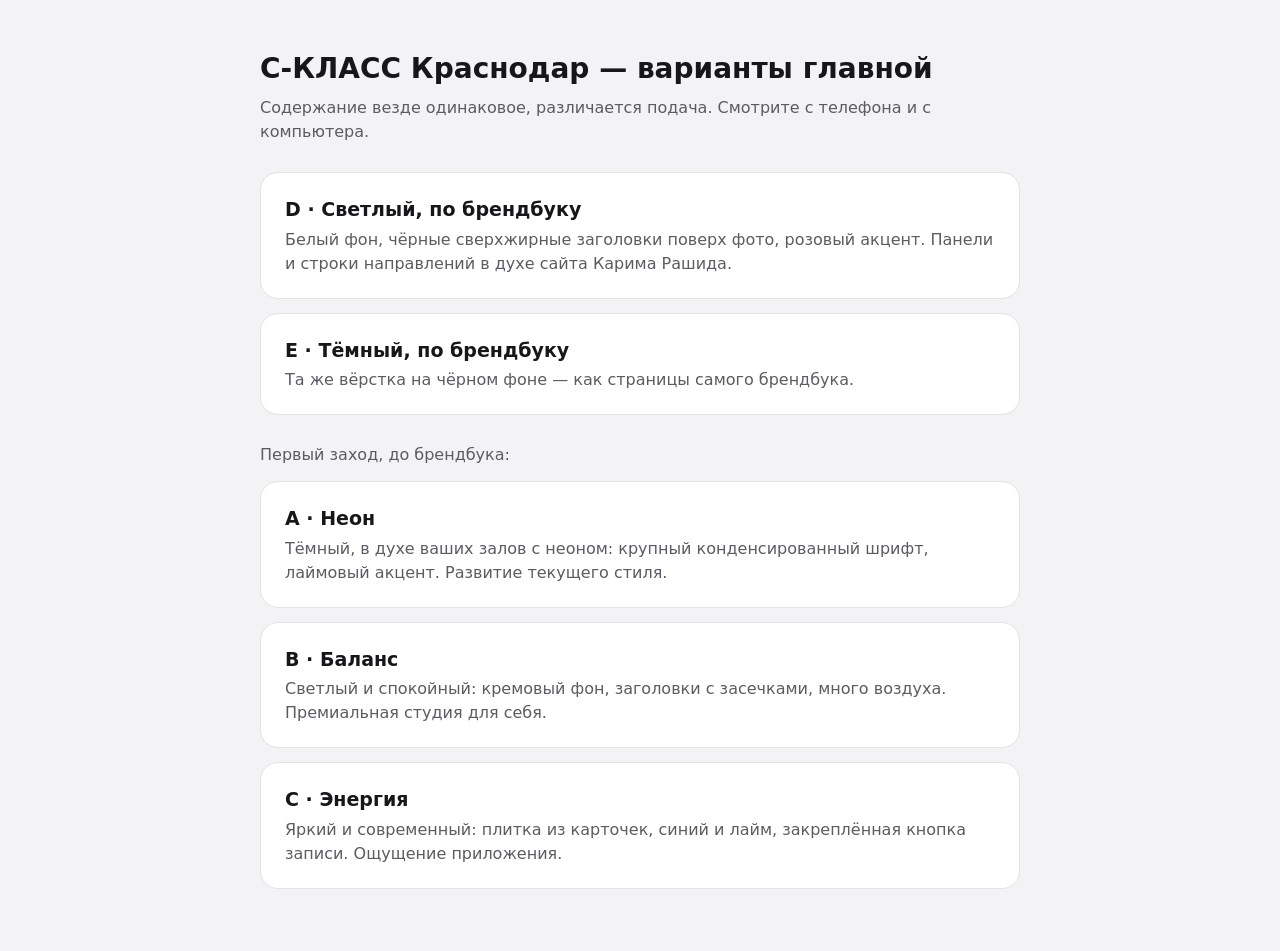
==== index.html @ 7b5b4746 "Add S-Class Krasnodar home page design variants Co-Authored-By: Claude Opus 5.5 <noreply@anthropic.c" ====
<!doctype html>
<html lang="ru">
<head>
<meta charset="utf-8">
<meta name="robots" content="noindex, nofollow">
<meta name="viewport" content="width=device-width, initial-scale=1">
<title>С-КЛАСС — варианты главной</title>
<style>
  body { margin: 0; font: 16px/1.5 system-ui, sans-serif; background: #f3f3f5; color: #17171a; }
  main { max-width: 760px; margin: 0 auto; padding: 48px 20px; }
  h1 { font-size: 28px; margin: 0 0 6px; }
  p.lead { color: #5b5b63; margin: 0 0 28px; }
  a.card { display: block; padding: 22px 24px; margin-bottom: 14px; border-radius: 18px; background: #fff; color: inherit; text-decoration: none; border: 1px solid #e2e2e7; }
  a.card:hover { border-color: #17171a; }
  a.card b { font-size: 19px; }
  a.card span { display: block; color: #5b5b63; margin-top: 4px; }
</style>
</head>
<body>
<main>
  <h1>С-КЛАСС Краснодар — варианты главной</h1>
  <p class="lead">Содержание везде одинаковое, различается подача. Смотрите с телефона и с компьютера.</p>
  <a class="card" href="d.html"><b>D · Светлый, по брендбуку</b><span>Белый фон, чёрные сверхжирные заголовки поверх фото, розовый акцент. Панели и строки направлений в духе сайта Карима Рашида.</span></a>
  <a class="card" href="d.html?t=dark"><b>E · Тёмный, по брендбуку</b><span>Та же вёрстка на чёрном фоне — как страницы самого брендбука.</span></a>
  <p class="lead" style="margin:28px 0 14px">Первый заход, до брендбука:</p>
  <a class="card" href="a.html"><b>A · Неон</b><span>Тёмный, в духе ваших залов с неоном: крупный конденсированный шрифт, лаймовый акцент. Развитие текущего стиля.</span></a>
  <a class="card" href="b.html"><b>B · Баланс</b><span>Светлый и спокойный: кремовый фон, заголовки с засечками, много воздуха. Премиальная студия для себя.</span></a>
  <a class="card" href="c.html"><b>C · Энергия</b><span>Яркий и современный: плитка из карточек, синий и лайм, закреплённая кнопка записи. Ощущение приложения.</span></a>
</main>
</body>
</html>
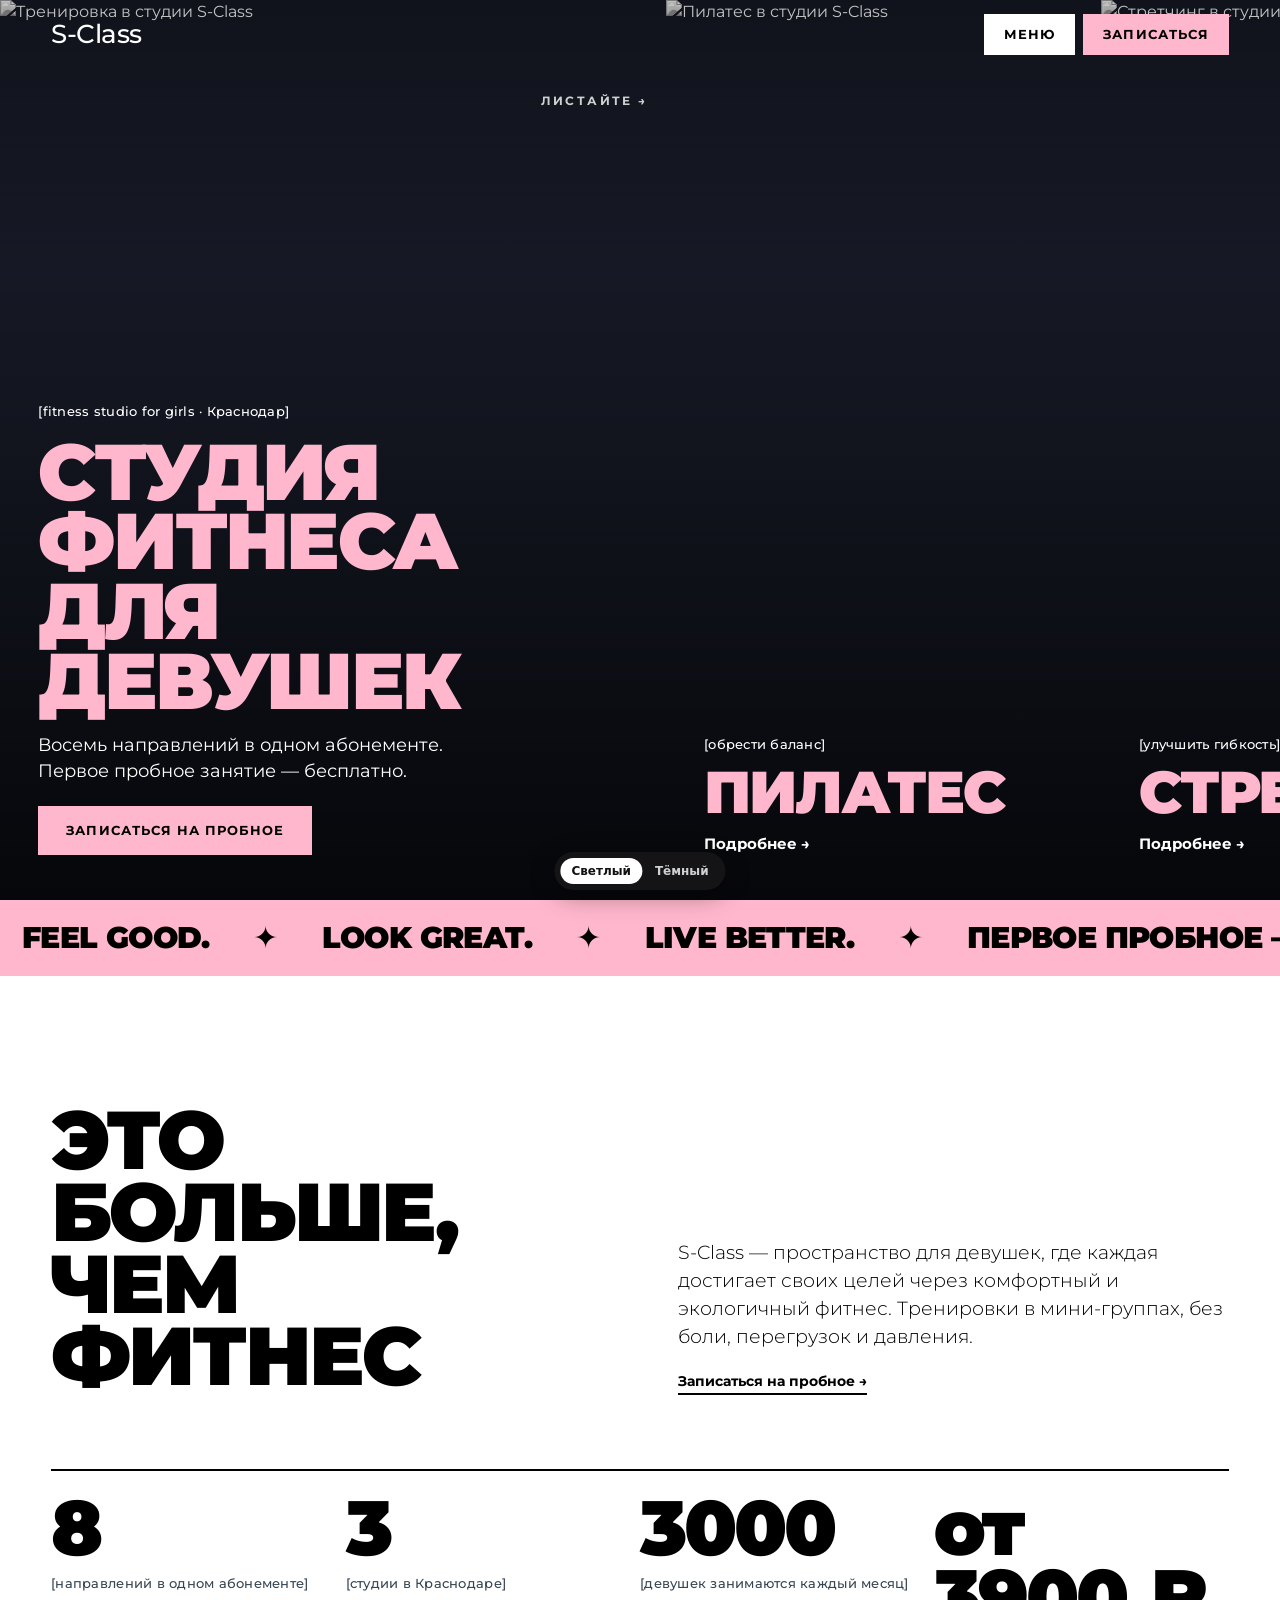
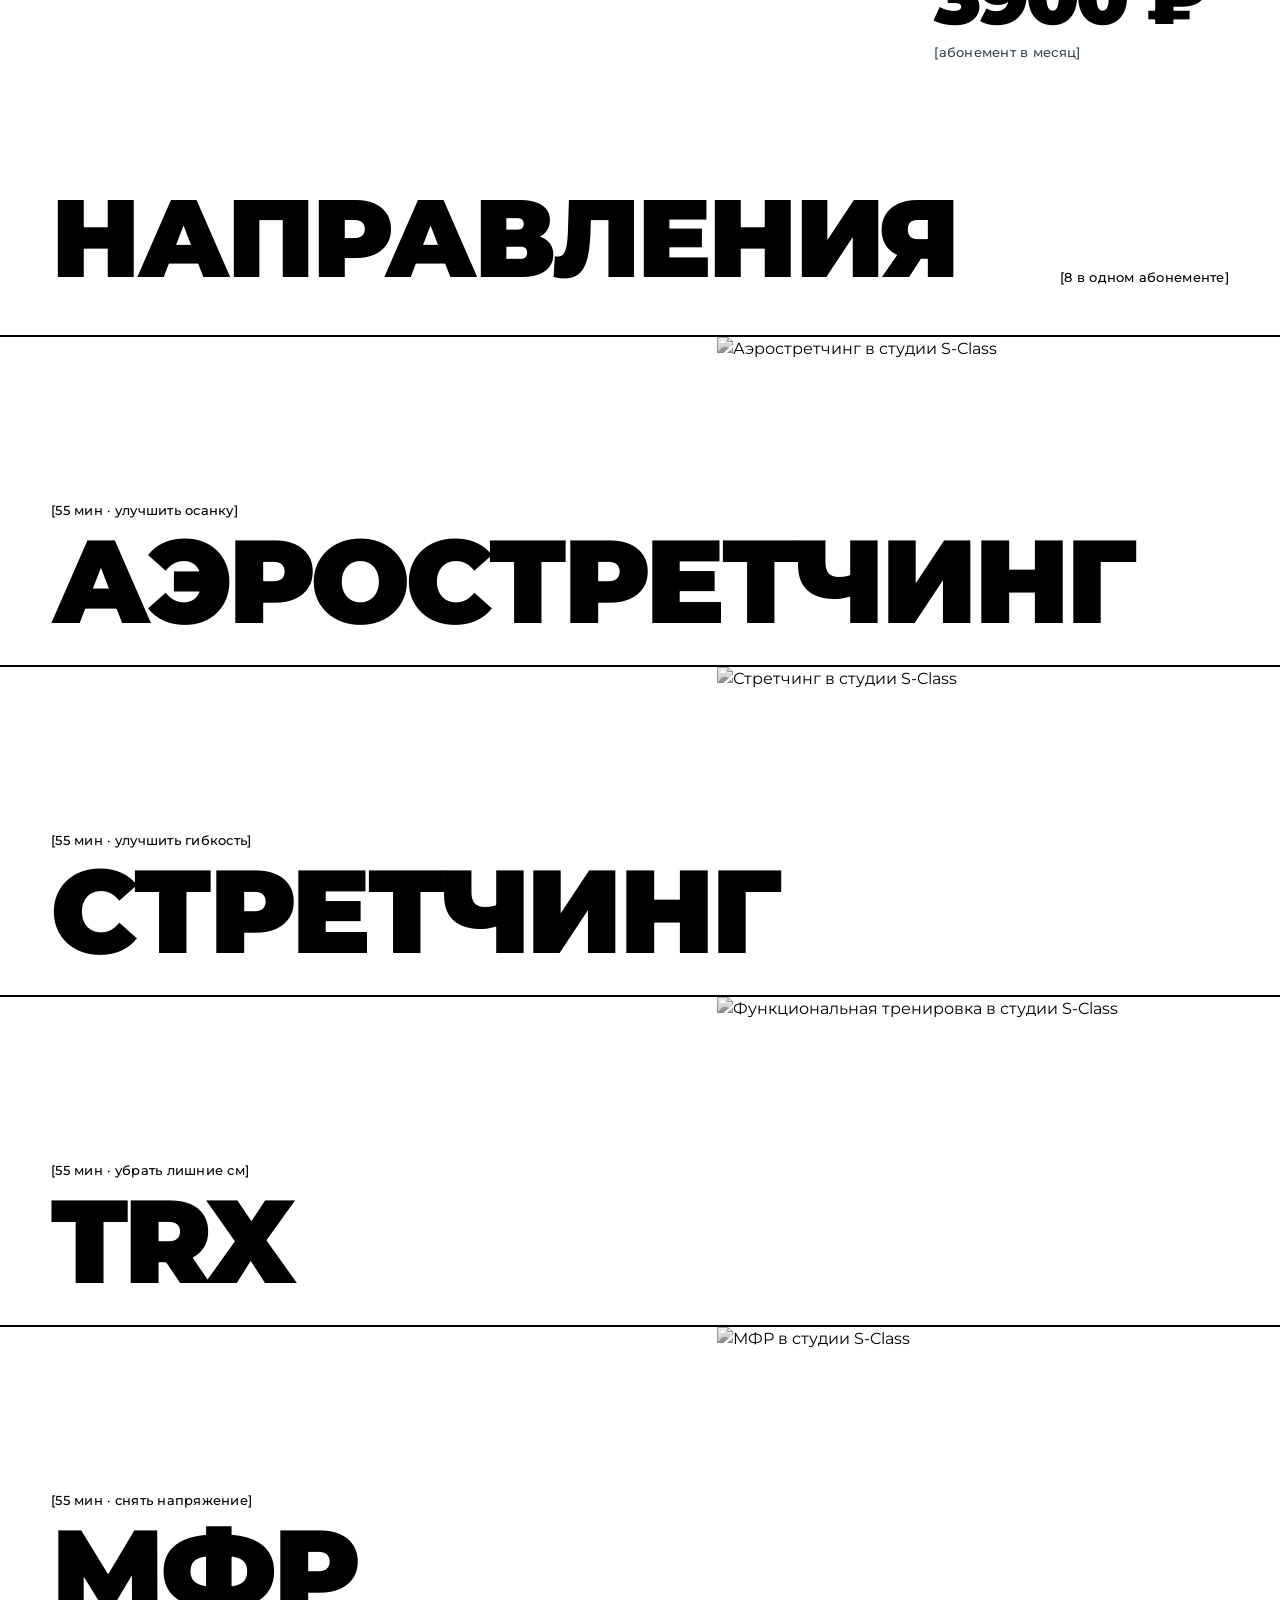
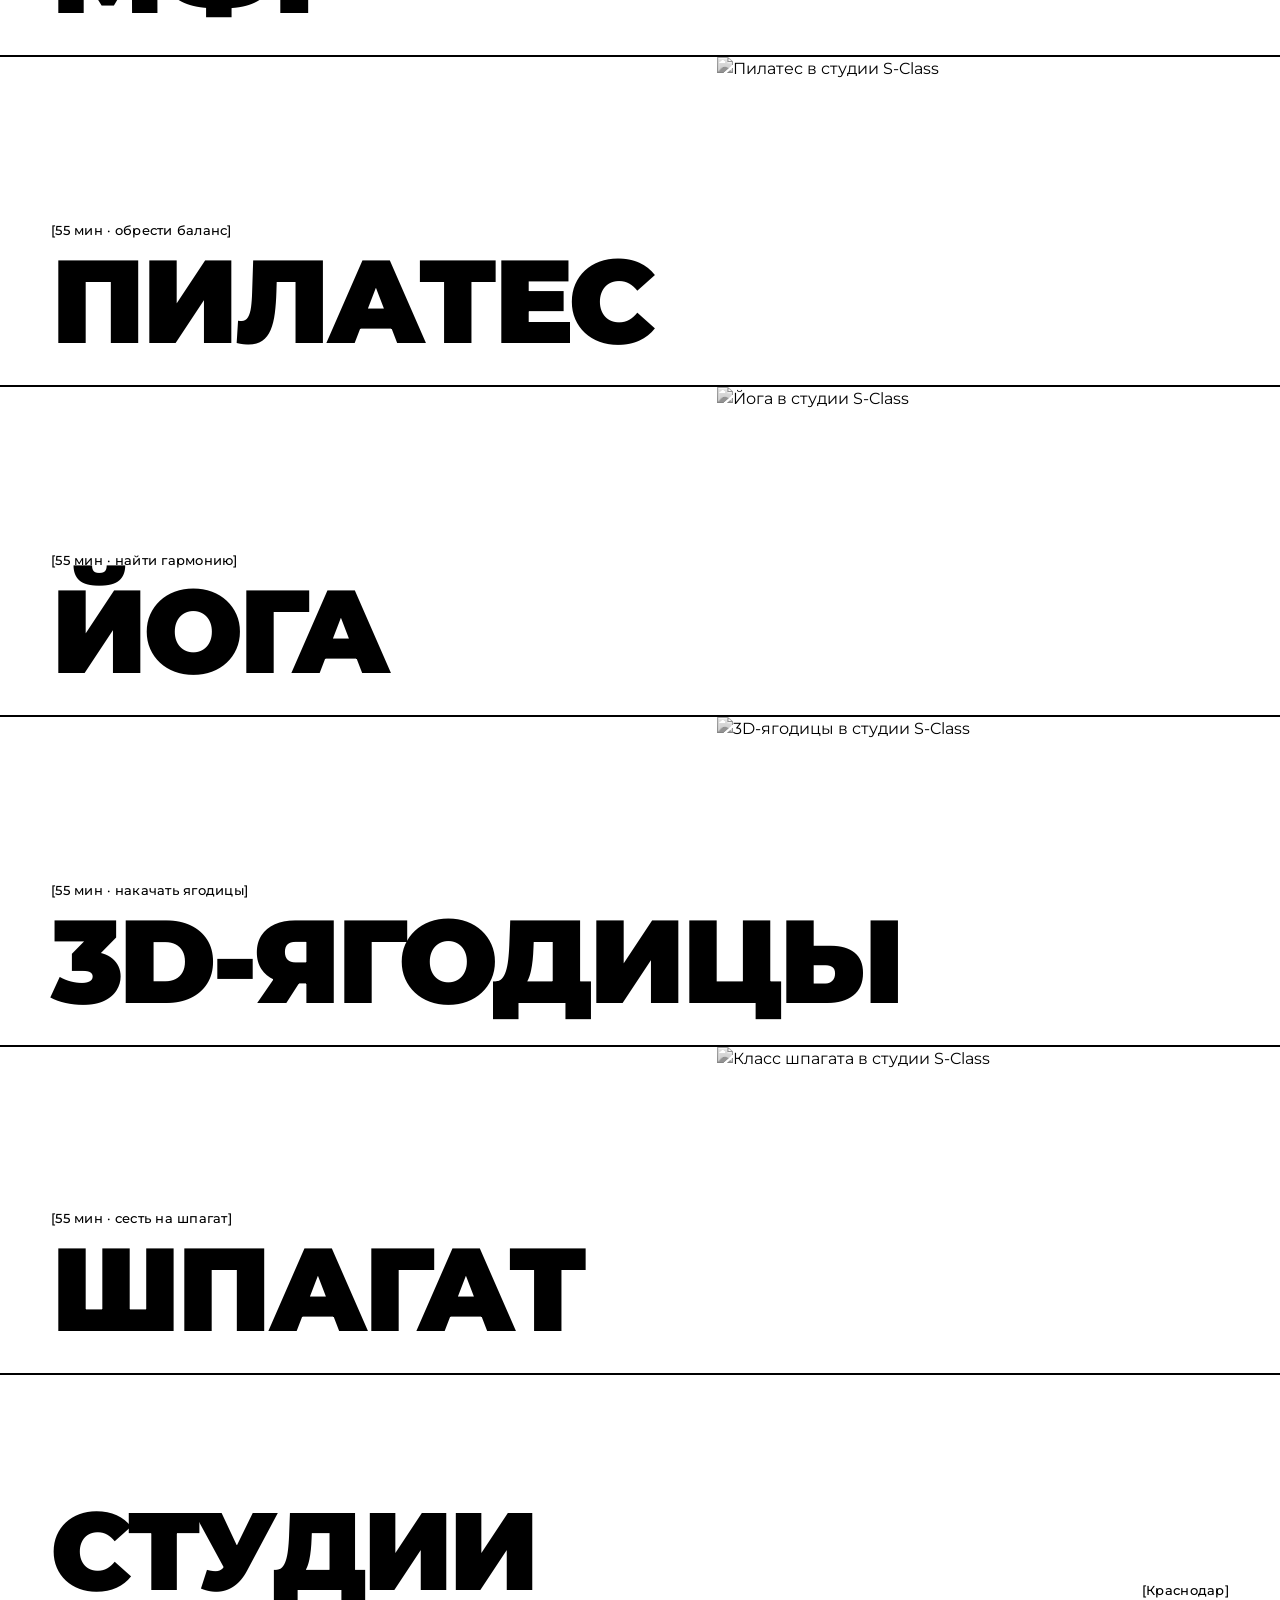
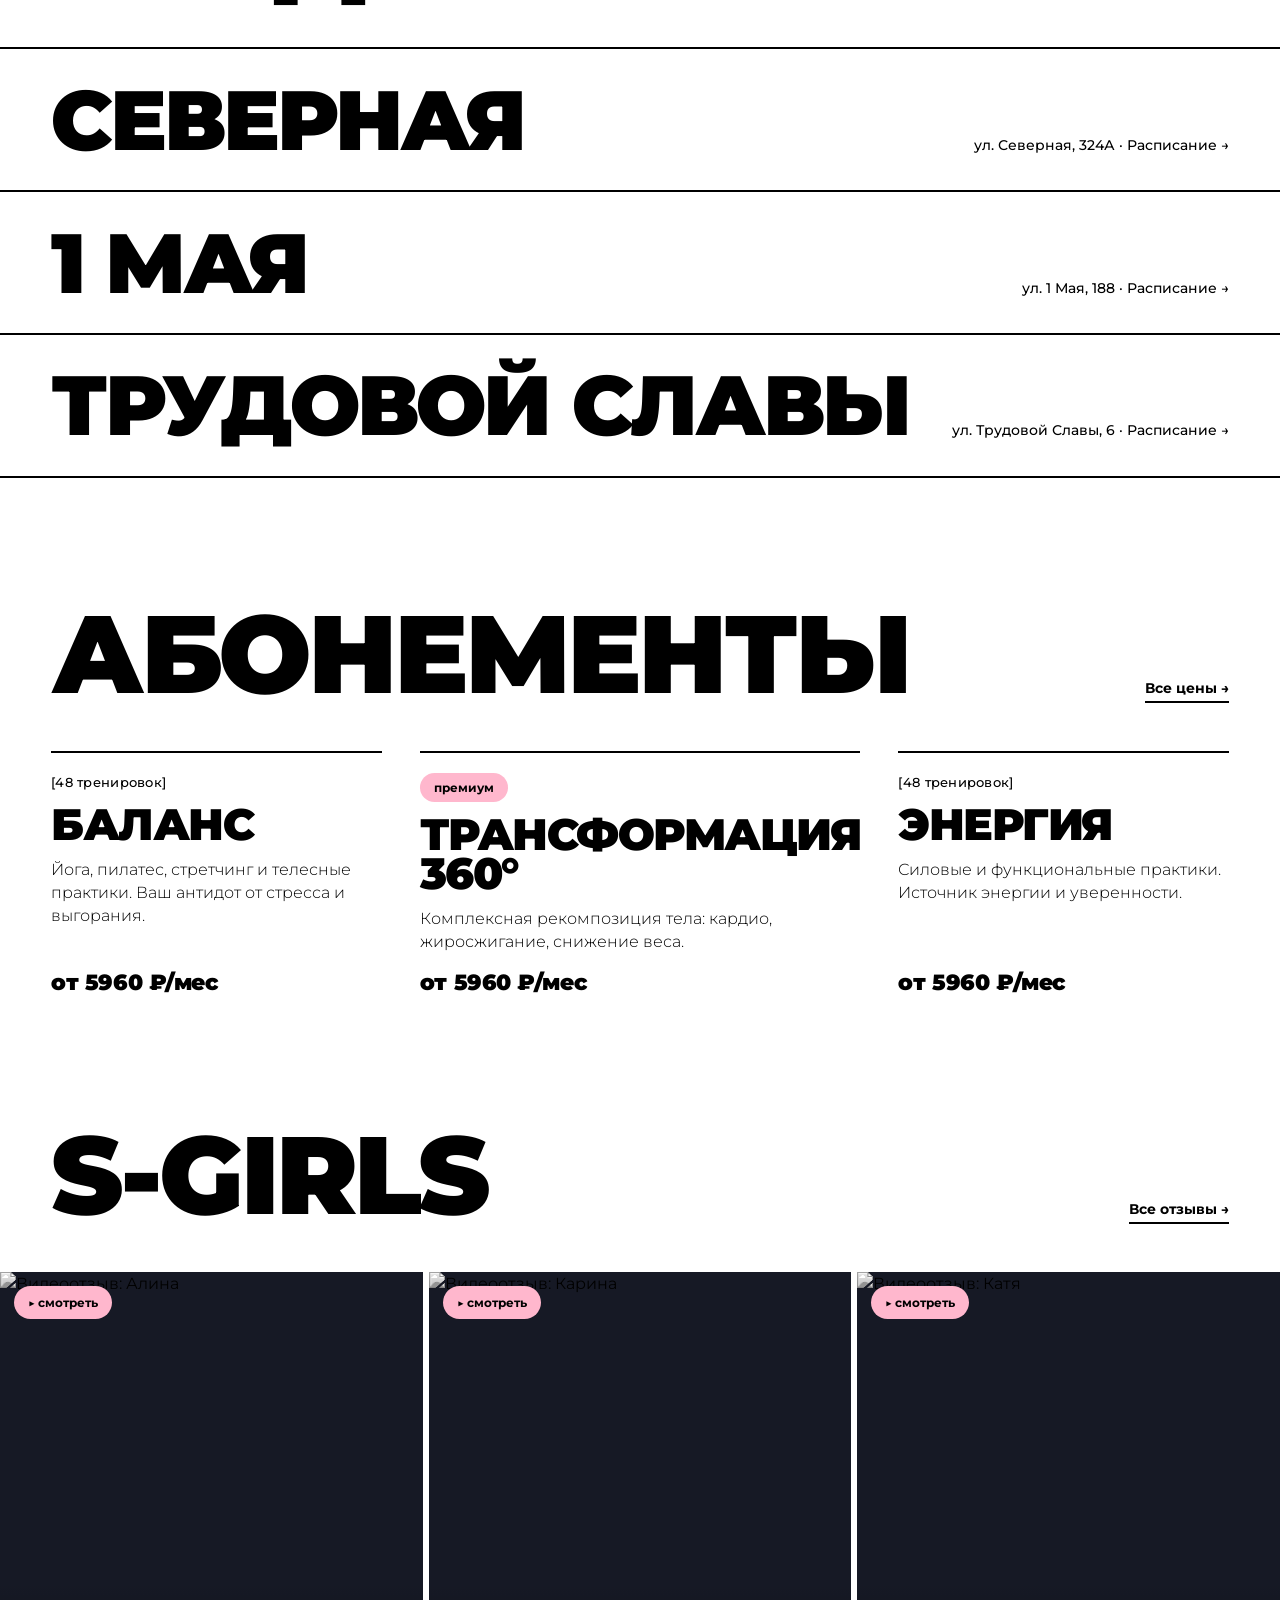
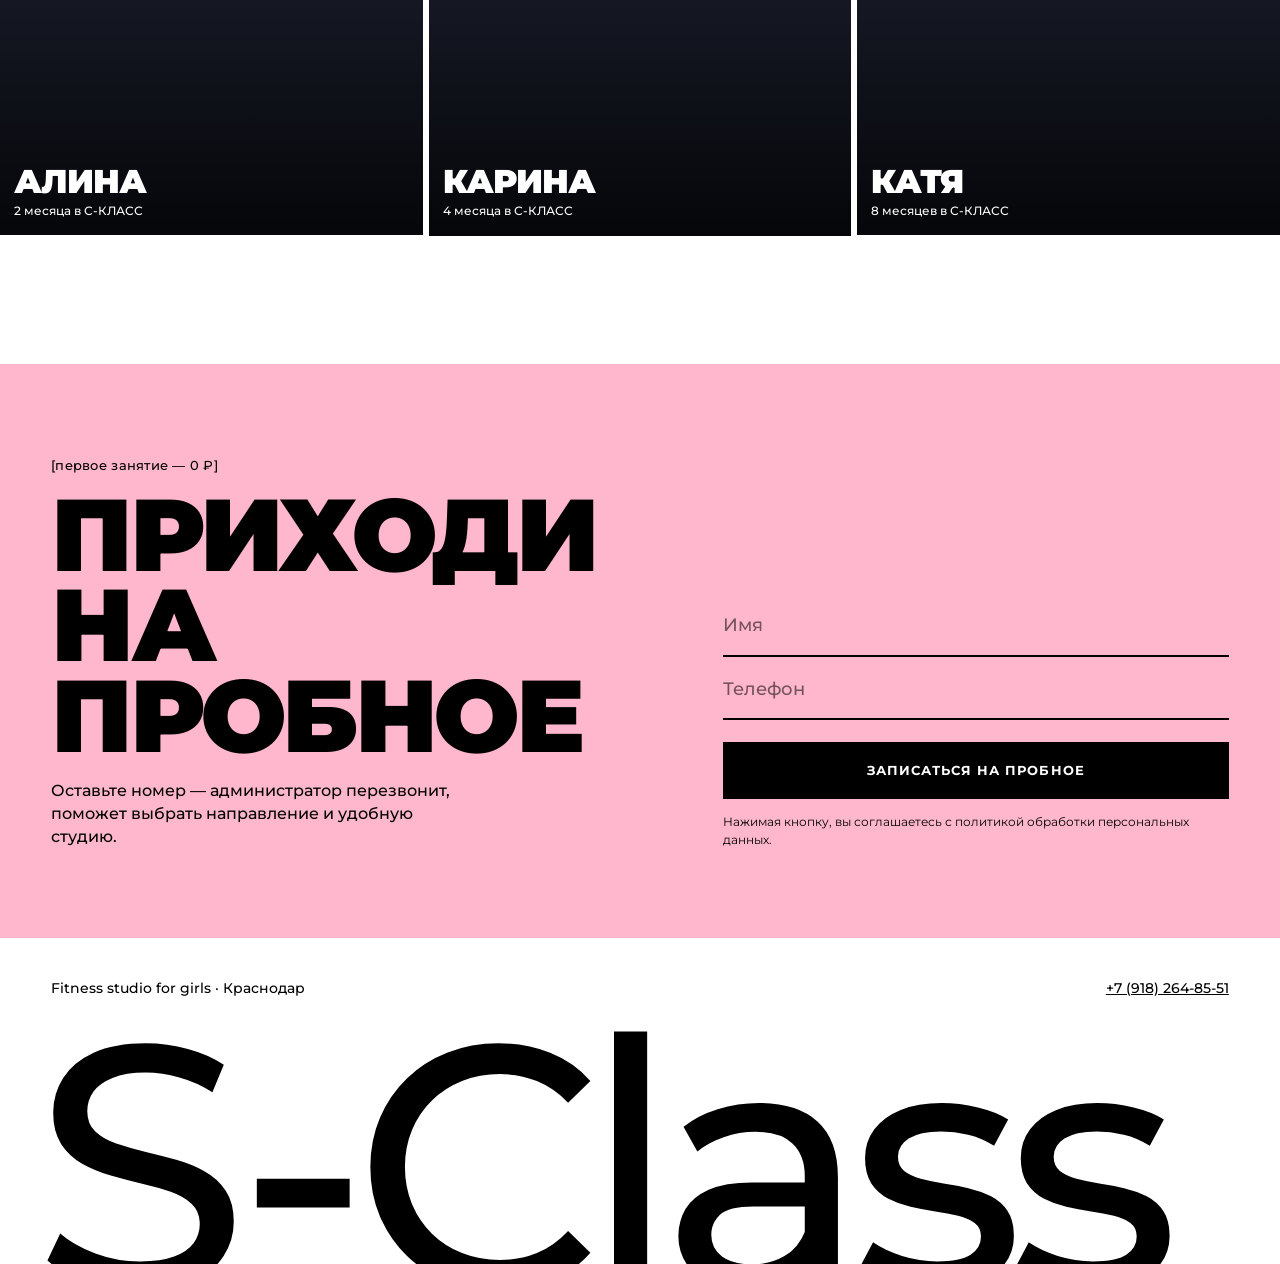
==== commit eb9289f8: "Remove variants A, B, C; make the brand-book design the home page Co-Authored-By: Claude Opus 5.5 <n" ====
--- a/index.html
+++ b/index.html
@@ -4,28 +4,258 @@
 <meta charset="utf-8">
 <meta name="robots" content="noindex, nofollow">
 <meta name="viewport" content="width=device-width, initial-scale=1">
-<title>С-КЛАСС — варианты главной</title>
+<title>S-Class — фитнес-студия для девушек в Краснодаре</title>
+<link rel="preconnect" href="https://fonts.googleapis.com">
+<link rel="preconnect" href="https://fonts.gstatic.com" crossorigin>
+<!-- Montserrat стоит вместо фирменного Muller: его нет в открытом доступе, нужны файлы шрифта -->
+<link href="https://fonts.googleapis.com/css2?family=Montserrat:ital,wght@0,300;0,400;0,500;0,700;0,900;1,400&display=swap" rel="stylesheet">
 <style>
-  body { margin: 0; font: 16px/1.5 system-ui, sans-serif; background: #f3f3f5; color: #17171a; }
-  main { max-width: 760px; margin: 0 auto; padding: 48px 20px; }
-  h1 { font-size: 28px; margin: 0 0 6px; }
-  p.lead { color: #5b5b63; margin: 0 0 28px; }
-  a.card { display: block; padding: 22px 24px; margin-bottom: 14px; border-radius: 18px; background: #fff; color: inherit; text-decoration: none; border: 1px solid #e2e2e7; }
-  a.card:hover { border-color: #17171a; }
-  a.card b { font-size: 19px; }
-  a.card span { display: block; color: #5b5b63; margin-top: 4px; }
+  /* Палитра из брендбука */
+  :root {
+    --pink: #ffb7cd;        /* cherry blossom pink */
+    --charcoal: #364652;
+    --raisin: #161925;      /* raisin black */
+    --bg: #ffffff; --ink: #000000; --muted: #364652; --line: #000000;
+  }
+  html[data-theme="dark"] { --bg: #000000; --ink: #ffffff; --muted: #9aa6b0; --line: #ffffff; }
+
+  * { box-sizing: border-box; }
+  html { scroll-behavior: smooth; }
+  body { margin: 0; background: var(--bg); color: var(--ink); font: 400 16px/1.45 "Montserrat", system-ui, sans-serif; -webkit-font-smoothing: antialiased; overflow-x: clip; }
+  img { display: block; max-width: 100%; }
+  a { color: inherit; }
+  .pad { padding-left: clamp(18px, 4vw, 56px); padding-right: clamp(18px, 4vw, 56px); }
+  .big { font-weight: 900; text-transform: uppercase; line-height: .88; letter-spacing: -.035em; margin: 0; }
+  .tag { font-size: 13px; font-weight: 500; letter-spacing: .02em; }     /* [подписи в скобках] — приём из брендбука */
+  .tag::before { content: "["; } .tag::after { content: "]"; }
+  .btn { display: inline-flex; align-items: center; justify-content: center; padding: 18px 28px; border: 0; background: var(--ink); color: var(--bg); font: 700 13px/1 "Montserrat", sans-serif; letter-spacing: .08em; text-transform: uppercase; text-decoration: none; cursor: pointer; transition: background .2s ease, color .2s ease; }
+  .btn:hover { background: var(--pink); color: #000; }
+  .arrow { font-weight: 700; font-size: 14px; text-decoration: none; border-bottom: 2px solid currentColor; padding-bottom: 3px; }
+
+  /* Шапка: логотип и две прямоугольные кнопки, без плашки */
+  header { position: fixed; top: 0; left: 0; right: 0; z-index: 30; display: flex; align-items: center; justify-content: space-between; padding-top: 14px; padding-bottom: 14px; color: #fff; transition: background .25s ease, color .25s ease; }
+  header.solid { background: var(--bg); color: var(--ink); border-bottom: 2px solid var(--line); }
+  .logo { font-weight: 500; font-size: 26px; letter-spacing: -.02em; text-decoration: none; }
+  .head-actions { display: flex; gap: 8px; }
+  header .btn { background: #fff; color: #000; padding: 14px 20px; }
+  header .btn:last-child, header.solid .btn:last-child { background: var(--pink); color: #000; }
+  header.solid .btn.menu { background: var(--ink); color: var(--bg); }
+  /* служебный переключатель вариантов — внизу, чтобы не мешать шапке */
+  .variant-switch { position: fixed !important; bottom: 10px; left: 50%; transform: translateX(-50%); border-radius: 999px; box-shadow: 0 6px 24px rgba(0,0,0,.35); }
+
+  /* Первый экран: горизонтальные панели во всю высоту */
+  .hero { display: flex; height: 100svh; min-height: 560px; overflow-x: auto; overflow-y: hidden; scroll-snap-type: x mandatory; scrollbar-width: none; }
+  .hero::-webkit-scrollbar { display: none; }
+  .panel { position: relative; flex: 0 0 84vw; scroll-snap-align: start; overflow: hidden; text-decoration: none; color: #fff; background: var(--raisin); }
+  .panel img { position: absolute; inset: 0; width: 100%; height: 100%; object-fit: cover; filter: grayscale(1) contrast(1.08); transition: filter .6s ease, transform 1.2s ease; }
+  .panel:hover img { filter: grayscale(0); transform: scale(1.03); }
+  .panel::after { content: ""; position: absolute; inset: 0; background: linear-gradient(180deg, rgba(0,0,0,.25) 0%, rgba(0,0,0,0) 30%, rgba(0,0,0,.72) 100%); }
+  .panel .txt { position: absolute; z-index: 1; left: clamp(18px, 3vw, 40px); right: clamp(18px, 3vw, 40px); bottom: clamp(28px, 5vh, 56px); }
+  .panel h1, .panel h2 { color: var(--pink); font-size: clamp(40px, 8.4vw, 124px); }
+  .panel .sub { display: block; margin-top: 14px; font-weight: 700; font-size: 15px; }
+  .panel.first { flex-basis: 88vw; }
+  .panel.first p { max-width: 26em; margin: 16px 0 22px; font-size: clamp(15px, 1.5vw, 18px); }
+  .panel.first .btn { background: var(--pink); color: #000; }
+  .panel.first .btn:hover { background: #fff; }
+  .swipe { position: absolute; z-index: 2; right: 18px; top: 92px; font-size: 12px; font-weight: 700; letter-spacing: .2em; text-transform: uppercase; color: #fff; opacity: .8; }
+
+  /* Бегущая строка — слоган из брендбука */
+  .ticker { overflow: hidden; background: var(--pink); color: #000; padding: 16px 0; white-space: nowrap; }
+  .ticker div { display: inline-block; font-weight: 900; font-size: clamp(18px, 2.6vw, 30px); letter-spacing: -.02em; text-transform: uppercase; animation: slide 26s linear infinite; }
+  .ticker span { margin: 0 22px; }
+  @keyframes slide { to { transform: translateX(-50%); } }
+
+  section { padding-top: clamp(64px, 10vw, 140px); }
+  .sec-head { display: flex; align-items: flex-end; justify-content: space-between; gap: 20px; margin-bottom: clamp(24px, 4vw, 48px); }
+  .sec-head h2 { font-size: clamp(38px, 8.6vw, 132px); }
+
+  .intro { display: grid; grid-template-columns: 1fr 1fr; gap: clamp(24px, 6vw, 96px); align-items: end; }
+  .intro h2 { font-size: clamp(34px, 6.4vw, 96px); }
+  .intro p { margin: 0 0 18px; font-size: clamp(16px, 1.5vw, 20px); font-weight: 300; max-width: 30em; }
+  .facts { display: grid; grid-template-columns: repeat(4, 1fr); margin-top: clamp(40px, 6vw, 80px); border-top: 2px solid var(--line); }
+  .fact { padding: 22px 16px 0 0; }
+  .fact b { display: block; font-weight: 900; font-size: clamp(36px, 6vw, 88px); line-height: .9; letter-spacing: -.04em; }
+  .fact .tag { display: block; margin-top: 12px; color: var(--muted); }
+
+  /* Направления: строка = подпись + гигантское название поверх фото */
+  .dir { position: relative; display: block; height: clamp(170px, 26vw, 330px); border-top: 2px solid var(--line); text-decoration: none; overflow: hidden; }
+  .dir:last-child { border-bottom: 2px solid var(--line); }
+  .dir img { position: absolute; top: 0; right: 0; width: 44%; height: 100%; object-fit: cover; filter: grayscale(1); transition: filter .5s ease, width .5s ease; }
+  .dir:hover img { filter: grayscale(0); width: 52%; }
+  .dir .txt { position: absolute; left: clamp(18px, 4vw, 56px); bottom: clamp(16px, 2.4vw, 32px); z-index: 1; mix-blend-mode: difference; color: #fff; }
+  .dir .tag { display: block; margin-bottom: 10px; }
+  .dir h3 { font-size: clamp(34px, 9.2vw, 148px); white-space: nowrap; }
+
+  .studio { display: flex; align-items: baseline; justify-content: space-between; gap: 16px; padding: clamp(18px, 2.6vw, 34px) clamp(18px, 4vw, 56px); border-top: 2px solid var(--line); text-decoration: none; transition: background .25s ease, color .25s ease, padding .25s ease; }
+  .studio:last-child { border-bottom: 2px solid var(--line); }
+  .studio:hover { background: var(--pink); color: #000; padding-left: clamp(30px, 6vw, 96px); }
+  .studio h3 { font-size: clamp(30px, 6.6vw, 104px); }
+  .studio span { font-weight: 500; font-size: 14px; text-align: right; white-space: nowrap; }
+
+  .progs { display: grid; grid-template-columns: repeat(3, 1fr); gap: clamp(20px, 3vw, 48px); }
+  .prog { border-top: 2px solid var(--line); padding-top: 20px; display: flex; flex-direction: column; gap: 14px; }
+  .prog h3 { font-size: clamp(26px, 3.4vw, 50px); }
+  .prog p { margin: 0; font-weight: 300; flex: 1; }
+  .prog .price { font-weight: 900; font-size: 22px; letter-spacing: -.02em; }
+  .prog .pill { align-self: flex-start; padding: 6px 14px; border-radius: 999px; background: var(--pink); color: #000; font-size: 12px; font-weight: 700; }
+
+  .revs { display: grid; grid-template-columns: repeat(3, 1fr); gap: 6px; }
+  .rev { position: relative; aspect-ratio: 3 / 4; overflow: hidden; background: var(--raisin); }
+  .rev img { width: 100%; height: 100%; object-fit: cover; filter: grayscale(1); transition: filter .5s ease; }
+  .rev:hover img { filter: grayscale(0); }
+  .rev::after { content: ""; position: absolute; inset: 0; background: linear-gradient(180deg, rgba(0,0,0,0) 55%, rgba(0,0,0,.75) 100%); pointer-events: none; }
+  .rev .cap { position: absolute; z-index: 1; left: 14px; right: 14px; bottom: 14px; color: #fff; }
+  .rev b { display: block; font-weight: 900; font-size: clamp(22px, 2.6vw, 36px); text-transform: uppercase; letter-spacing: -.03em; line-height: 1; }
+  .rev small { font-size: 12px; font-weight: 500; }
+  .rev .play { position: absolute; z-index: 1; top: 14px; left: 14px; padding: 8px 14px; border-radius: 999px; background: var(--pink); color: #000; font-size: 12px; font-weight: 700; }
+
+  .cta { margin-top: clamp(64px, 10vw, 140px); padding-top: clamp(48px, 7vw, 96px); padding-bottom: clamp(48px, 7vw, 96px); background: var(--pink); color: #000; display: grid; grid-template-columns: 1.2fr 1fr; gap: clamp(28px, 5vw, 80px); align-items: end; }
+  .cta h2 { font-size: clamp(40px, 8vw, 124px); }
+  .cta p { margin: 18px 0 0; font-weight: 500; max-width: 26em; }
+  form { display: grid; gap: 4px; }
+  input { width: 100%; padding: 18px 0; border: 0; border-bottom: 2px solid #000; background: transparent; font: 500 18px/1.2 "Montserrat", sans-serif; color: #000; border-radius: 0; }
+  input::placeholder { color: rgba(0,0,0,.55); }
+  input:focus { outline: 0; border-bottom-width: 4px; }
+  .cta .btn { margin-top: 18px; width: 100%; background: #000; color: #fff; padding: 22px; }
+  .cta .btn:hover { background: #fff; color: #000; }
+  .cta small { margin-top: 10px; font-size: 12px; }
+
+  footer { padding-top: 40px; overflow: hidden; }
+  footer .row { display: flex; flex-wrap: wrap; justify-content: space-between; gap: 14px; font-size: 14px; font-weight: 500; }
+  .wordmark { font-weight: 500; font-size: 27vw; line-height: .8; letter-spacing: -.05em; white-space: nowrap; margin: 28px 0 -3vw -1.4vw; }
+
+  /* Появление при прокрутке */
+  .reveal { opacity: 0; transform: translateY(28px); transition: opacity .7s ease, transform .7s ease; }
+  .reveal.in { opacity: 1; transform: none; }
+  @media (prefers-reduced-motion: reduce) { .reveal { opacity: 1; transform: none; } .ticker div { animation: none; } html { scroll-behavior: auto; } }
+
+  @media (min-width: 900px) {
+    .panel { flex-basis: 34vw; } .panel.first { flex-basis: 52vw; }
+    .panel h2 { font-size: clamp(40px, 4.6vw, 84px); }
+    .panel h1 { font-size: clamp(56px, 6.2vw, 116px); }
+  }
+  @media (max-width: 760px) {
+    .head-actions .menu { display: none; }
+    .intro, .cta { grid-template-columns: 1fr; }
+    .facts { grid-template-columns: repeat(2, 1fr); }
+    .fact:nth-child(n+3) { border-top: 2px solid var(--line); margin-top: 22px; }
+    .progs { grid-template-columns: 1fr; }
+    .revs { grid-template-columns: repeat(3, 70vw); overflow-x: auto; scrollbar-width: none; }
+    .studio { flex-direction: column; gap: 6px; }
+    .studio span { text-align: left; }
+    .sec-head { flex-direction: column; align-items: flex-start; }
+  }
 </style>
 </head>
 <body>
-<main>
-  <h1>С-КЛАСС Краснодар — варианты главной</h1>
-  <p class="lead">Содержание везде одинаковое, различается подача. Смотрите с телефона и с компьютера.</p>
-  <a class="card" href="d.html"><b>D · Светлый, по брендбуку</b><span>Белый фон, чёрные сверхжирные заголовки поверх фото, розовый акцент. Панели и строки направлений в духе сайта Карима Рашида.</span></a>
-  <a class="card" href="d.html?t=dark"><b>E · Тёмный, по брендбуку</b><span>Та же вёрстка на чёрном фоне — как страницы самого брендбука.</span></a>
-  <p class="lead" style="margin:28px 0 14px">Первый заход, до брендбука:</p>
-  <a class="card" href="a.html"><b>A · Неон</b><span>Тёмный, в духе ваших залов с неоном: крупный конденсированный шрифт, лаймовый акцент. Развитие текущего стиля.</span></a>
-  <a class="card" href="b.html"><b>B · Баланс</b><span>Светлый и спокойный: кремовый фон, заголовки с засечками, много воздуха. Премиальная студия для себя.</span></a>
-  <a class="card" href="c.html"><b>C · Энергия</b><span>Яркий и современный: плитка из карточек, синий и лайм, закреплённая кнопка записи. Ощущение приложения.</span></a>
-</main>
+
+<header class="pad">
+  <a class="logo" href="#">S-Class</a>
+  <div class="head-actions">
+    <a class="btn menu" href="#directions">Меню</a>
+    <a class="btn" href="#cta">Записаться</a>
+  </div>
+</header>
+
+<div class="hero" id="hero"></div>
+
+<div class="ticker" aria-hidden="true"><div id="ticker"></div></div>
+
+<section class="pad">
+  <div class="intro reveal">
+    <h2 class="big">Это больше, чем фитнес</h2>
+    <div>
+      <p>S-Class — пространство для девушек, где каждая достигает своих целей через комфортный и экологичный фитнес. Тренировки в мини-группах, без боли, перегрузок и давления.</p>
+      <a class="arrow" href="#cta">Записаться на пробное →</a>
+    </div>
+  </div>
+  <div class="facts reveal" id="facts"></div>
+</section>
+
+<section id="directions">
+  <div class="sec-head pad reveal"><h2 class="big">Направ&shy;ления</h2><span class="tag">8 в одном абонементе</span></div>
+  <div id="dirs"></div>
+</section>
+
+<section id="studios">
+  <div class="sec-head pad reveal"><h2 class="big">Студии</h2><span class="tag">Краснодар</span></div>
+  <div id="studioList"></div>
+</section>
+
+<section class="pad" id="programs">
+  <div class="sec-head reveal"><h2 class="big">Абоне&shy;менты</h2><a class="arrow" href="#">Все цены →</a></div>
+  <div class="progs reveal" id="progs"></div>
+</section>
+
+<section id="reviews">
+  <div class="sec-head pad reveal"><h2 class="big">S-Girls</h2><a class="arrow" href="#">Все отзывы →</a></div>
+  <div class="revs" id="revs"></div>
+</section>
+
+<div class="cta pad" id="cta">
+  <div>
+    <span class="tag">первое занятие — 0 ₽</span>
+    <h2 class="big" style="margin-top:14px">Приходи на пробное</h2>
+    <p>Оставьте номер — администратор перезвонит, поможет выбрать направление и удобную студию.</p>
+  </div>
+  <form>
+    <input type="text" placeholder="Имя" autocomplete="name" required>
+    <input type="tel" placeholder="Телефон" autocomplete="tel" required>
+    <button class="btn" type="submit">Записаться на пробное</button>
+    <small>Нажимая кнопку, вы соглашаетесь с политикой обработки персональных данных.</small>
+  </form>
+</div>
+
+<footer class="pad">
+  <div class="row"><span>Fitness studio for girls · Краснодар</span><a data-phone></a></div>
+  <div class="wordmark" aria-hidden="true">S-Class</div>
+</footer>
+
+<script src="data.js"></script>
+<script>
+  if (new URLSearchParams(location.search).get('t') === 'dark') document.documentElement.dataset.theme = 'dark';
+  const S = window.SC;
+  const SHORT = { 'Функциональная тренировка': 'TRX', 'Класс шпагата': 'Шпагат' };
+  const short = (n) => SHORT[n] || n;
+
+  document.querySelectorAll('[data-phone]').forEach((a) => { a.textContent = S.phone; a.href = S.phoneHref; });
+
+  const d = S.directions;
+  document.getElementById('hero').innerHTML = `
+    <div class="panel first">
+      <img src="${S.hero}" alt="Тренировка в студии S-Class">
+      <div class="txt">
+        <span class="tag">fitness studio for girls · Краснодар</span>
+        <h1 class="big" style="margin-top:14px">Студия фитнеса для девушек</h1>
+        <p>Восемь направлений в одном абонементе. Первое пробное занятие — бесплатно.</p>
+        <a class="btn" href="#cta">Записаться на пробное</a>
+      </div>
+      <span class="swipe">листайте →</span>
+    </div>` +
+    [d[4], d[1], d[0], d[2]].map((x) => `
+    <a class="panel" href="#directions">
+      <img src="${x.img}" alt="${x.name} в студии S-Class" loading="lazy">
+      <div class="txt"><span class="tag">${x.goal.toLowerCase()}</span><h2 class="big" style="margin-top:12px">${short(x.name)}</h2><span class="sub">Подробнее →</span></div>
+    </a>`).join('');
+
+  const line = ['Feel good.', 'Look great.', 'Live better.', 'Первое пробное — 0 ₽'].map((t) => `<span>${t}</span><span>✦</span>`).join('');
+  document.getElementById('ticker').innerHTML = line.repeat(6);
+
+  document.getElementById('facts').innerHTML = S.facts.map((f) => `<div class="fact"><b>${f.n}</b><span class="tag">${f.t}</span></div>`).join('');
+  document.getElementById('dirs').innerHTML = d.map((x) => `
+    <a class="dir reveal" href="#"><img src="${x.img}" alt="${x.name} в студии S-Class" loading="lazy">
+      <div class="txt"><span class="tag">55 мин · ${x.goal.toLowerCase()}</span><h3 class="big">${short(x.name)}</h3></div></a>`).join('');
+  document.getElementById('studioList').innerHTML = S.studios.map((s) => `<a class="studio reveal" href="#"><h3 class="big">${s.name}</h3><span>${s.addr} · Расписание →</span></a>`).join('');
+  document.getElementById('progs').innerHTML = S.programs.map((p) => `<div class="prog">${p.top ? '<span class="pill">премиум</span>' : '<span class="tag">48 тренировок</span>'}<h3 class="big">${p.name}</h3><p>${p.text}</p><div class="price">${p.price}</div></div>`).join('');
+  document.getElementById('revs').innerHTML = S.reviews.map((r) => `<div class="rev"><img src="${r.img}" alt="Видеоотзыв: ${r.name}" loading="lazy"><span class="play">▶ смотреть</span><div class="cap"><div><b>${r.name}</b><small>${r.time}</small></div></div></div>`).join('');
+
+  const head = document.querySelector('header');
+  const hero = document.getElementById('hero');
+  const onScroll = () => head.classList.toggle('solid', scrollY > hero.offsetHeight - 70);
+  addEventListener('scroll', onScroll, { passive: true }); onScroll();
+
+  const io = new IntersectionObserver((entries) => entries.forEach((e) => { if (e.isIntersecting) { e.target.classList.add('in'); io.unobserve(e.target); } }), { threshold: 0.12 });
+  document.querySelectorAll('.reveal').forEach((el) => io.observe(el));
+</script>
 </body>
 </html>
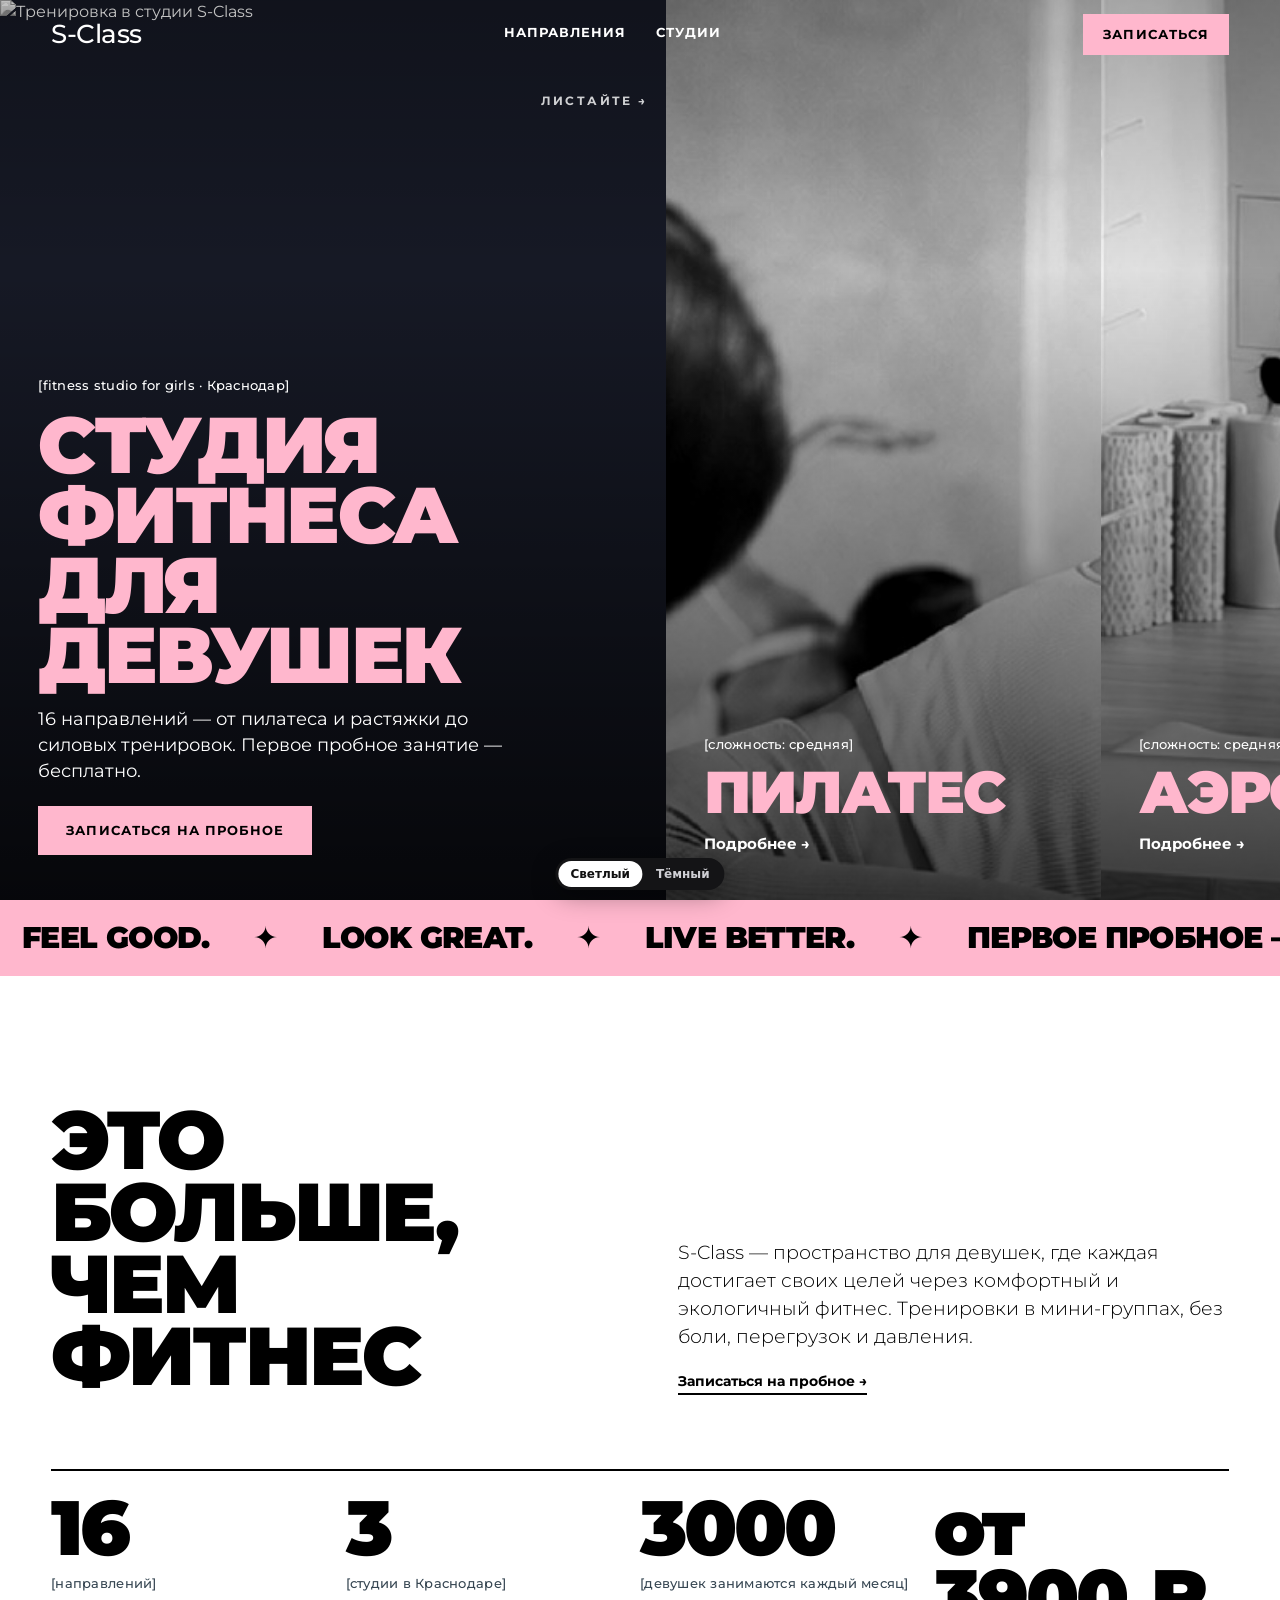
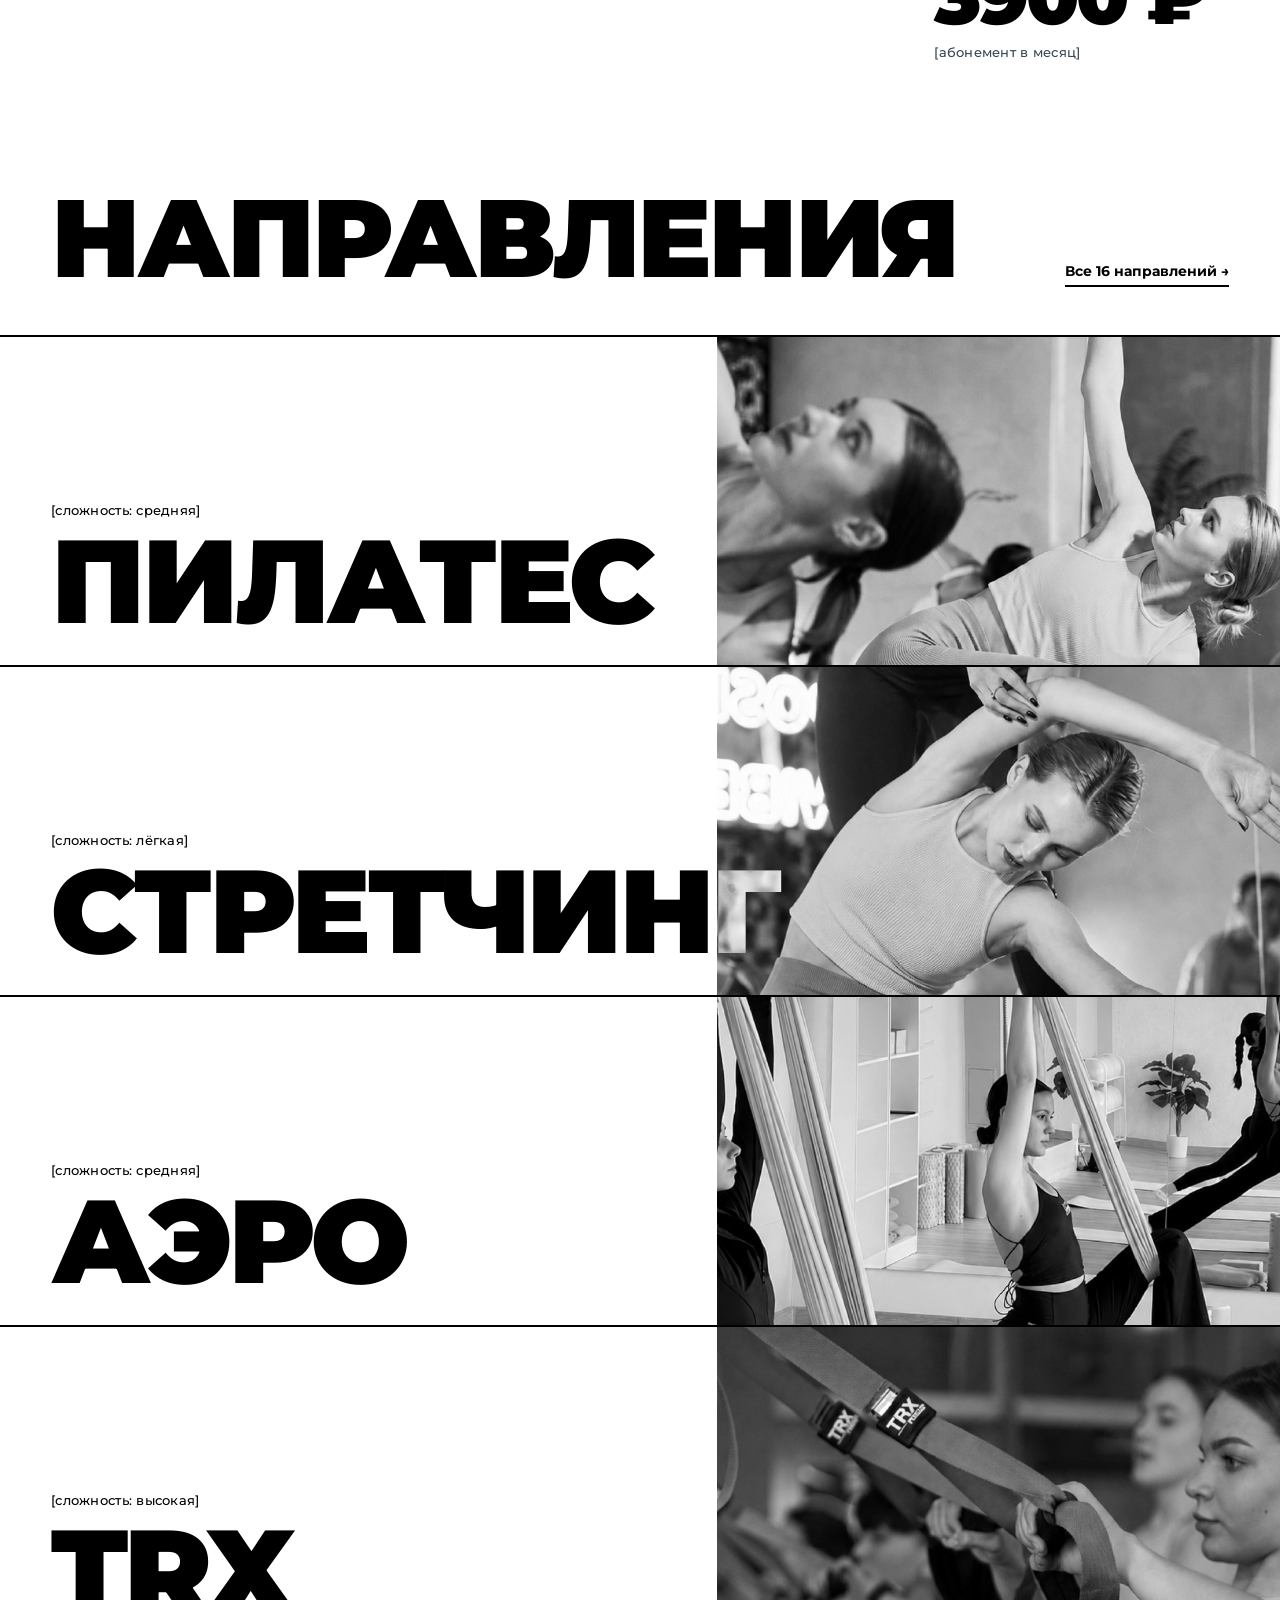
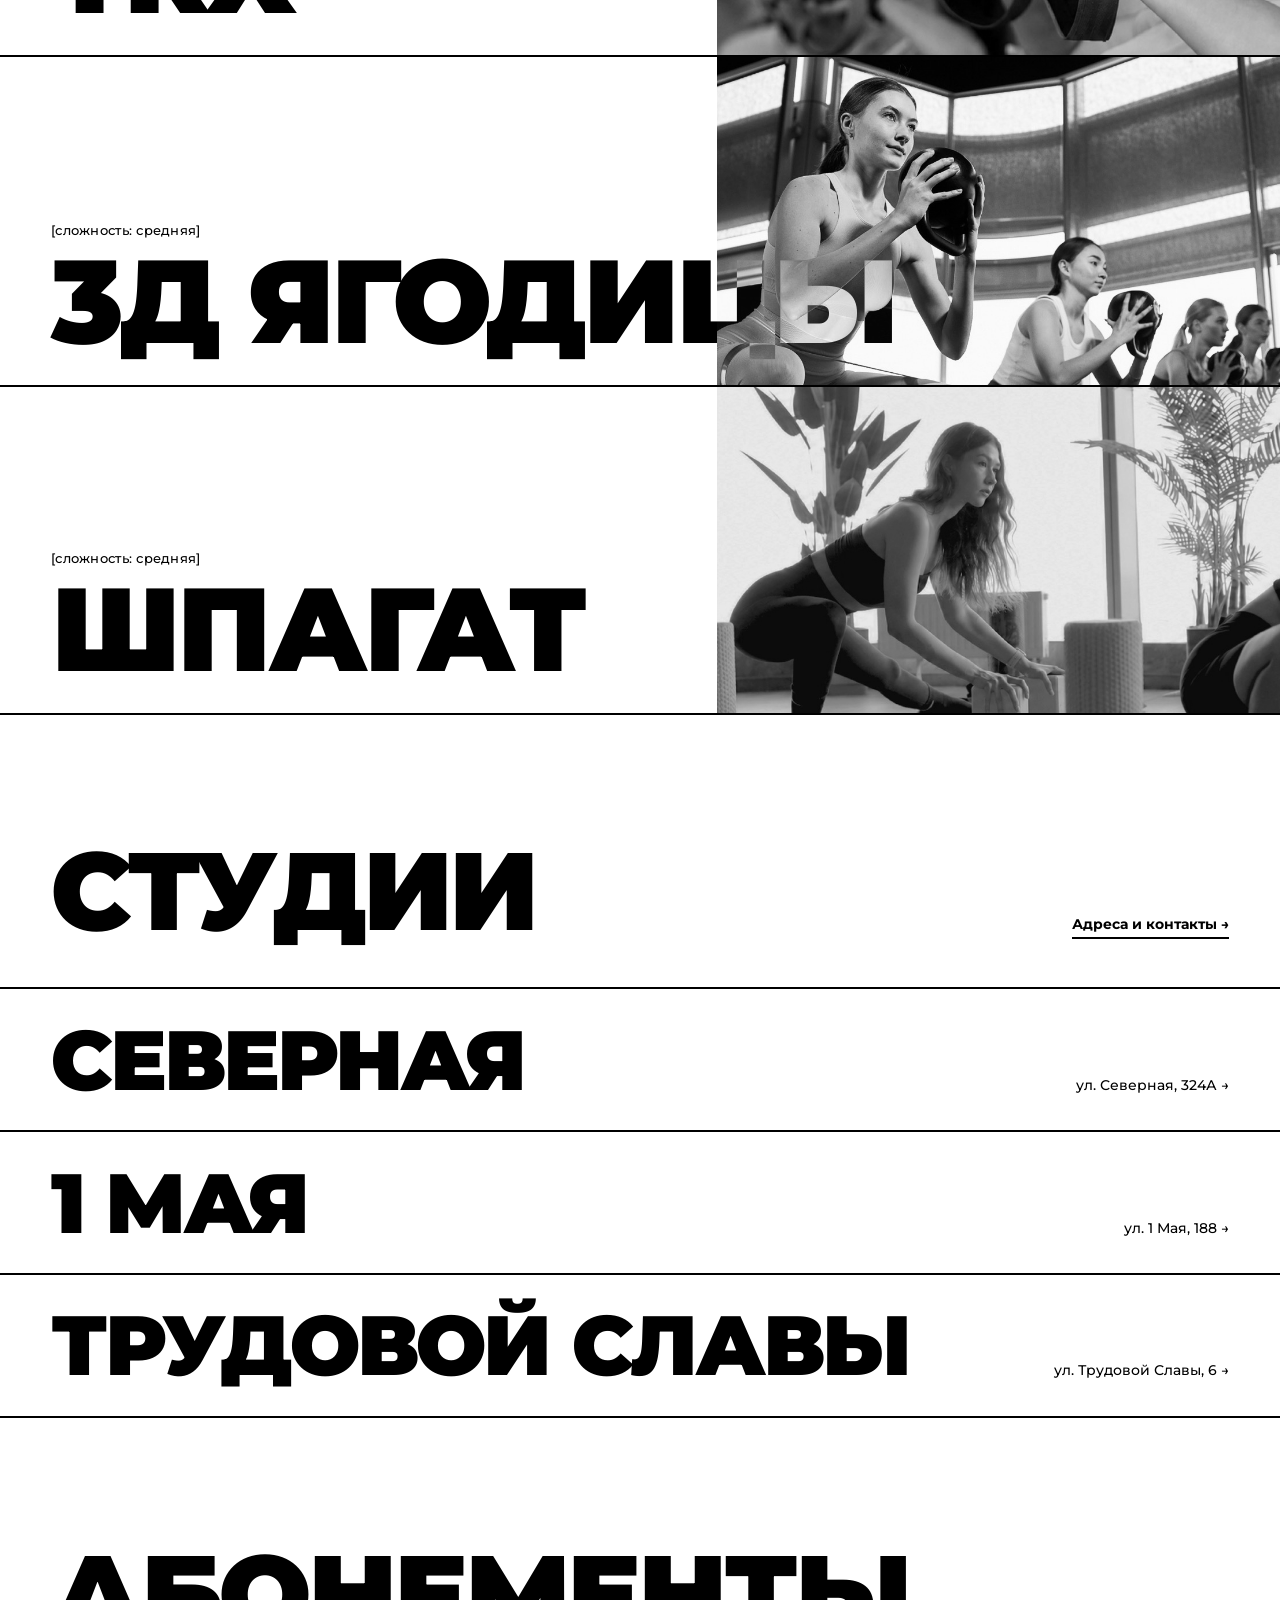
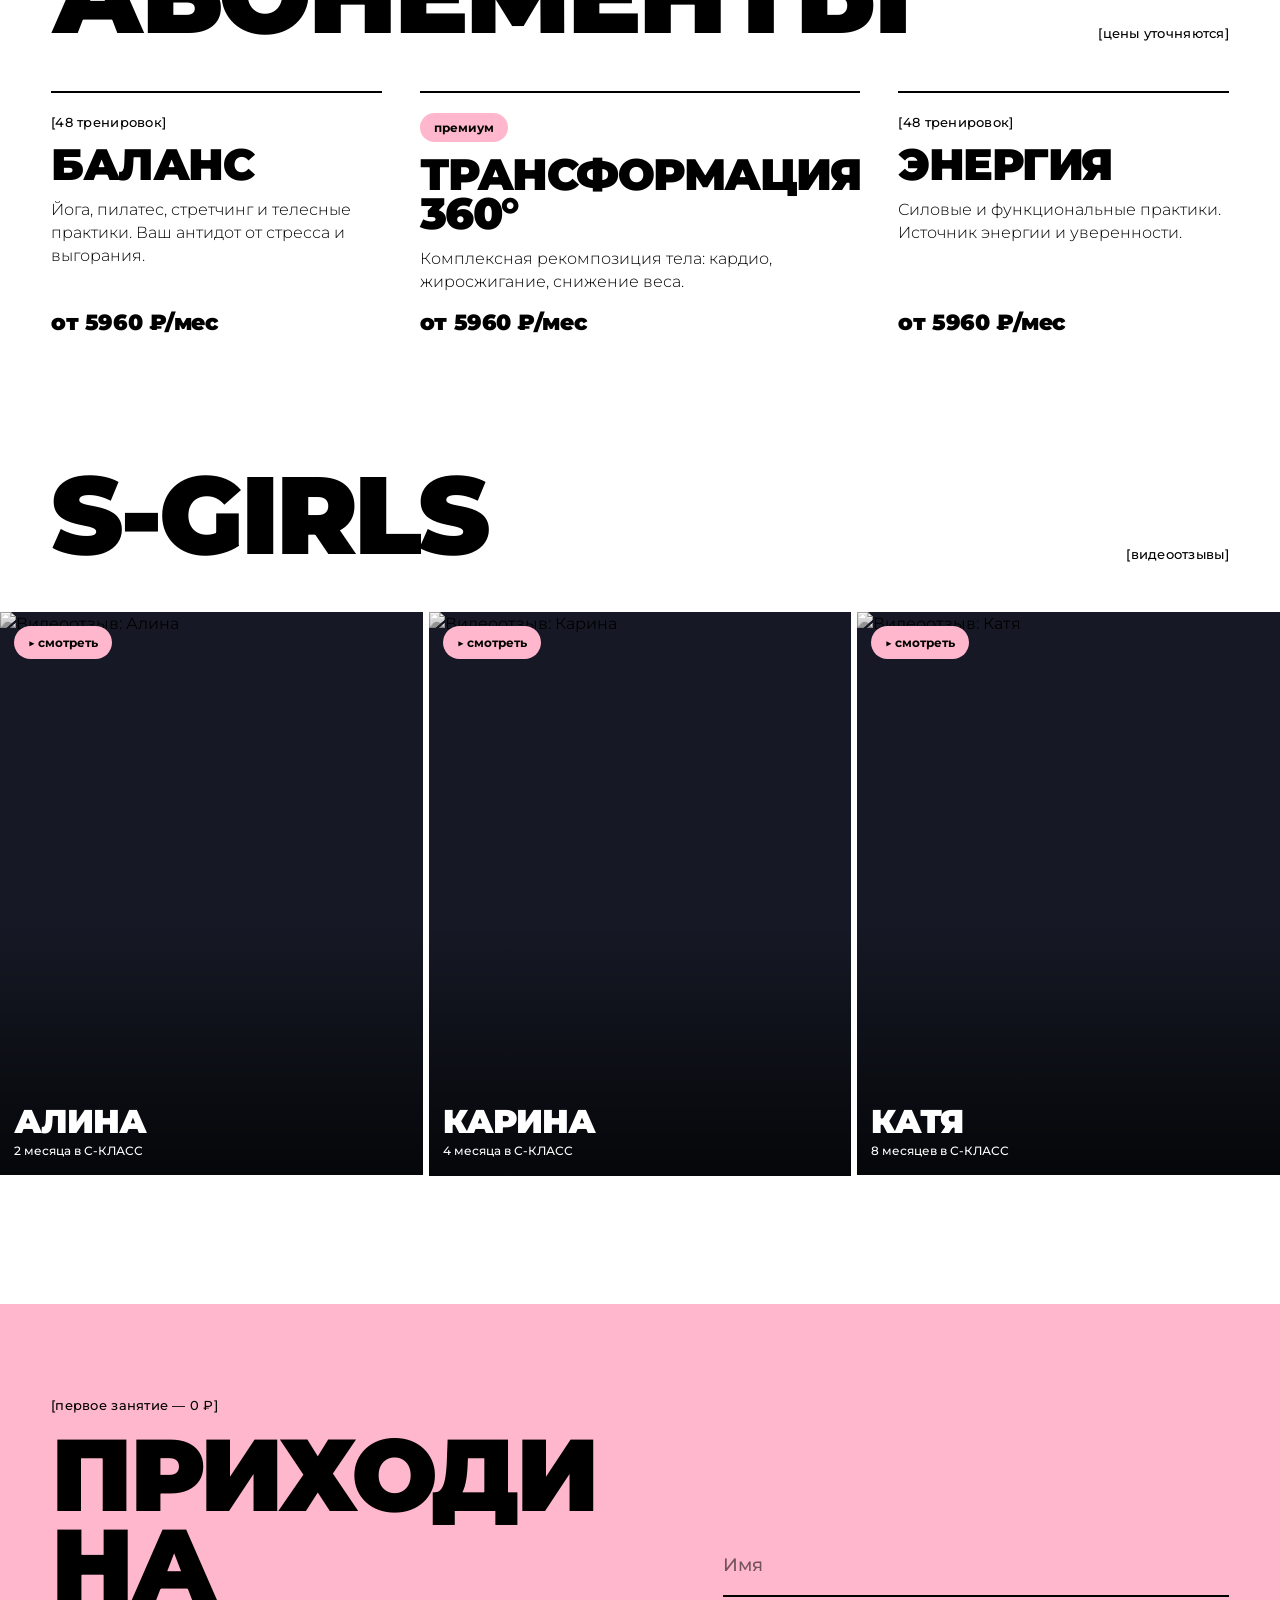
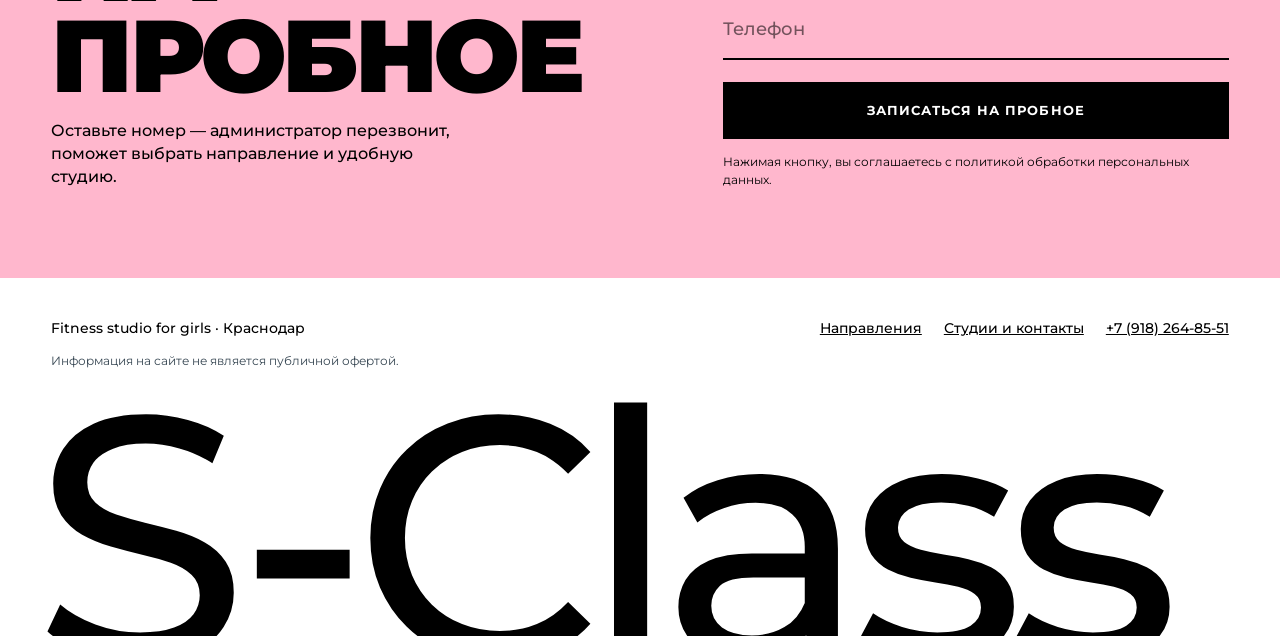
==== commit e64d2080: "Add directions and studios pages, shared layout, 16 directions Co-Authored-By: Claude Opus 5.5 <nore" ====
--- a/index.html
+++ b/index.html
@@ -5,157 +5,14 @@
 <meta name="robots" content="noindex, nofollow">
 <meta name="viewport" content="width=device-width, initial-scale=1">
 <title>S-Class — фитнес-студия для девушек в Краснодаре</title>
+<meta name="description" content="Фитнес-студия для девушек в Краснодаре: 16 направлений, три студии, первое пробное занятие бесплатно.">
 <link rel="preconnect" href="https://fonts.googleapis.com">
 <link rel="preconnect" href="https://fonts.gstatic.com" crossorigin>
 <!-- Montserrat стоит вместо фирменного Muller: его нет в открытом доступе, нужны файлы шрифта -->
 <link href="https://fonts.googleapis.com/css2?family=Montserrat:ital,wght@0,300;0,400;0,500;0,700;0,900;1,400&display=swap" rel="stylesheet">
-<style>
-  /* Палитра из брендбука */
-  :root {
-    --pink: #ffb7cd;        /* cherry blossom pink */
-    --charcoal: #364652;
-    --raisin: #161925;      /* raisin black */
-    --bg: #ffffff; --ink: #000000; --muted: #364652; --line: #000000;
-  }
-  html[data-theme="dark"] { --bg: #000000; --ink: #ffffff; --muted: #9aa6b0; --line: #ffffff; }
-
-  * { box-sizing: border-box; }
-  html { scroll-behavior: smooth; }
-  body { margin: 0; background: var(--bg); color: var(--ink); font: 400 16px/1.45 "Montserrat", system-ui, sans-serif; -webkit-font-smoothing: antialiased; overflow-x: clip; }
-  img { display: block; max-width: 100%; }
-  a { color: inherit; }
-  .pad { padding-left: clamp(18px, 4vw, 56px); padding-right: clamp(18px, 4vw, 56px); }
-  .big { font-weight: 900; text-transform: uppercase; line-height: .88; letter-spacing: -.035em; margin: 0; }
-  .tag { font-size: 13px; font-weight: 500; letter-spacing: .02em; }     /* [подписи в скобках] — приём из брендбука */
-  .tag::before { content: "["; } .tag::after { content: "]"; }
-  .btn { display: inline-flex; align-items: center; justify-content: center; padding: 18px 28px; border: 0; background: var(--ink); color: var(--bg); font: 700 13px/1 "Montserrat", sans-serif; letter-spacing: .08em; text-transform: uppercase; text-decoration: none; cursor: pointer; transition: background .2s ease, color .2s ease; }
-  .btn:hover { background: var(--pink); color: #000; }
-  .arrow { font-weight: 700; font-size: 14px; text-decoration: none; border-bottom: 2px solid currentColor; padding-bottom: 3px; }
-
-  /* Шапка: логотип и две прямоугольные кнопки, без плашки */
-  header { position: fixed; top: 0; left: 0; right: 0; z-index: 30; display: flex; align-items: center; justify-content: space-between; padding-top: 14px; padding-bottom: 14px; color: #fff; transition: background .25s ease, color .25s ease; }
-  header.solid { background: var(--bg); color: var(--ink); border-bottom: 2px solid var(--line); }
-  .logo { font-weight: 500; font-size: 26px; letter-spacing: -.02em; text-decoration: none; }
-  .head-actions { display: flex; gap: 8px; }
-  header .btn { background: #fff; color: #000; padding: 14px 20px; }
-  header .btn:last-child, header.solid .btn:last-child { background: var(--pink); color: #000; }
-  header.solid .btn.menu { background: var(--ink); color: var(--bg); }
-  /* служебный переключатель вариантов — внизу, чтобы не мешать шапке */
-  .variant-switch { position: fixed !important; bottom: 10px; left: 50%; transform: translateX(-50%); border-radius: 999px; box-shadow: 0 6px 24px rgba(0,0,0,.35); }
-
-  /* Первый экран: горизонтальные панели во всю высоту */
-  .hero { display: flex; height: 100svh; min-height: 560px; overflow-x: auto; overflow-y: hidden; scroll-snap-type: x mandatory; scrollbar-width: none; }
-  .hero::-webkit-scrollbar { display: none; }
-  .panel { position: relative; flex: 0 0 84vw; scroll-snap-align: start; overflow: hidden; text-decoration: none; color: #fff; background: var(--raisin); }
-  .panel img { position: absolute; inset: 0; width: 100%; height: 100%; object-fit: cover; filter: grayscale(1) contrast(1.08); transition: filter .6s ease, transform 1.2s ease; }
-  .panel:hover img { filter: grayscale(0); transform: scale(1.03); }
-  .panel::after { content: ""; position: absolute; inset: 0; background: linear-gradient(180deg, rgba(0,0,0,.25) 0%, rgba(0,0,0,0) 30%, rgba(0,0,0,.72) 100%); }
-  .panel .txt { position: absolute; z-index: 1; left: clamp(18px, 3vw, 40px); right: clamp(18px, 3vw, 40px); bottom: clamp(28px, 5vh, 56px); }
-  .panel h1, .panel h2 { color: var(--pink); font-size: clamp(40px, 8.4vw, 124px); }
-  .panel .sub { display: block; margin-top: 14px; font-weight: 700; font-size: 15px; }
-  .panel.first { flex-basis: 88vw; }
-  .panel.first p { max-width: 26em; margin: 16px 0 22px; font-size: clamp(15px, 1.5vw, 18px); }
-  .panel.first .btn { background: var(--pink); color: #000; }
-  .panel.first .btn:hover { background: #fff; }
-  .swipe { position: absolute; z-index: 2; right: 18px; top: 92px; font-size: 12px; font-weight: 700; letter-spacing: .2em; text-transform: uppercase; color: #fff; opacity: .8; }
-
-  /* Бегущая строка — слоган из брендбука */
-  .ticker { overflow: hidden; background: var(--pink); color: #000; padding: 16px 0; white-space: nowrap; }
-  .ticker div { display: inline-block; font-weight: 900; font-size: clamp(18px, 2.6vw, 30px); letter-spacing: -.02em; text-transform: uppercase; animation: slide 26s linear infinite; }
-  .ticker span { margin: 0 22px; }
-  @keyframes slide { to { transform: translateX(-50%); } }
-
-  section { padding-top: clamp(64px, 10vw, 140px); }
-  .sec-head { display: flex; align-items: flex-end; justify-content: space-between; gap: 20px; margin-bottom: clamp(24px, 4vw, 48px); }
-  .sec-head h2 { font-size: clamp(38px, 8.6vw, 132px); }
-
-  .intro { display: grid; grid-template-columns: 1fr 1fr; gap: clamp(24px, 6vw, 96px); align-items: end; }
-  .intro h2 { font-size: clamp(34px, 6.4vw, 96px); }
-  .intro p { margin: 0 0 18px; font-size: clamp(16px, 1.5vw, 20px); font-weight: 300; max-width: 30em; }
-  .facts { display: grid; grid-template-columns: repeat(4, 1fr); margin-top: clamp(40px, 6vw, 80px); border-top: 2px solid var(--line); }
-  .fact { padding: 22px 16px 0 0; }
-  .fact b { display: block; font-weight: 900; font-size: clamp(36px, 6vw, 88px); line-height: .9; letter-spacing: -.04em; }
-  .fact .tag { display: block; margin-top: 12px; color: var(--muted); }
-
-  /* Направления: строка = подпись + гигантское название поверх фото */
-  .dir { position: relative; display: block; height: clamp(170px, 26vw, 330px); border-top: 2px solid var(--line); text-decoration: none; overflow: hidden; }
-  .dir:last-child { border-bottom: 2px solid var(--line); }
-  .dir img { position: absolute; top: 0; right: 0; width: 44%; height: 100%; object-fit: cover; filter: grayscale(1); transition: filter .5s ease, width .5s ease; }
-  .dir:hover img { filter: grayscale(0); width: 52%; }
-  .dir .txt { position: absolute; left: clamp(18px, 4vw, 56px); bottom: clamp(16px, 2.4vw, 32px); z-index: 1; mix-blend-mode: difference; color: #fff; }
-  .dir .tag { display: block; margin-bottom: 10px; }
-  .dir h3 { font-size: clamp(34px, 9.2vw, 148px); white-space: nowrap; }
-
-  .studio { display: flex; align-items: baseline; justify-content: space-between; gap: 16px; padding: clamp(18px, 2.6vw, 34px) clamp(18px, 4vw, 56px); border-top: 2px solid var(--line); text-decoration: none; transition: background .25s ease, color .25s ease, padding .25s ease; }
-  .studio:last-child { border-bottom: 2px solid var(--line); }
-  .studio:hover { background: var(--pink); color: #000; padding-left: clamp(30px, 6vw, 96px); }
-  .studio h3 { font-size: clamp(30px, 6.6vw, 104px); }
-  .studio span { font-weight: 500; font-size: 14px; text-align: right; white-space: nowrap; }
-
-  .progs { display: grid; grid-template-columns: repeat(3, 1fr); gap: clamp(20px, 3vw, 48px); }
-  .prog { border-top: 2px solid var(--line); padding-top: 20px; display: flex; flex-direction: column; gap: 14px; }
-  .prog h3 { font-size: clamp(26px, 3.4vw, 50px); }
-  .prog p { margin: 0; font-weight: 300; flex: 1; }
-  .prog .price { font-weight: 900; font-size: 22px; letter-spacing: -.02em; }
-  .prog .pill { align-self: flex-start; padding: 6px 14px; border-radius: 999px; background: var(--pink); color: #000; font-size: 12px; font-weight: 700; }
-
-  .revs { display: grid; grid-template-columns: repeat(3, 1fr); gap: 6px; }
-  .rev { position: relative; aspect-ratio: 3 / 4; overflow: hidden; background: var(--raisin); }
-  .rev img { width: 100%; height: 100%; object-fit: cover; filter: grayscale(1); transition: filter .5s ease; }
-  .rev:hover img { filter: grayscale(0); }
-  .rev::after { content: ""; position: absolute; inset: 0; background: linear-gradient(180deg, rgba(0,0,0,0) 55%, rgba(0,0,0,.75) 100%); pointer-events: none; }
-  .rev .cap { position: absolute; z-index: 1; left: 14px; right: 14px; bottom: 14px; color: #fff; }
-  .rev b { display: block; font-weight: 900; font-size: clamp(22px, 2.6vw, 36px); text-transform: uppercase; letter-spacing: -.03em; line-height: 1; }
-  .rev small { font-size: 12px; font-weight: 500; }
-  .rev .play { position: absolute; z-index: 1; top: 14px; left: 14px; padding: 8px 14px; border-radius: 999px; background: var(--pink); color: #000; font-size: 12px; font-weight: 700; }
-
-  .cta { margin-top: clamp(64px, 10vw, 140px); padding-top: clamp(48px, 7vw, 96px); padding-bottom: clamp(48px, 7vw, 96px); background: var(--pink); color: #000; display: grid; grid-template-columns: 1.2fr 1fr; gap: clamp(28px, 5vw, 80px); align-items: end; }
-  .cta h2 { font-size: clamp(40px, 8vw, 124px); }
-  .cta p { margin: 18px 0 0; font-weight: 500; max-width: 26em; }
-  form { display: grid; gap: 4px; }
-  input { width: 100%; padding: 18px 0; border: 0; border-bottom: 2px solid #000; background: transparent; font: 500 18px/1.2 "Montserrat", sans-serif; color: #000; border-radius: 0; }
-  input::placeholder { color: rgba(0,0,0,.55); }
-  input:focus { outline: 0; border-bottom-width: 4px; }
-  .cta .btn { margin-top: 18px; width: 100%; background: #000; color: #fff; padding: 22px; }
-  .cta .btn:hover { background: #fff; color: #000; }
-  .cta small { margin-top: 10px; font-size: 12px; }
-
-  footer { padding-top: 40px; overflow: hidden; }
-  footer .row { display: flex; flex-wrap: wrap; justify-content: space-between; gap: 14px; font-size: 14px; font-weight: 500; }
-  .wordmark { font-weight: 500; font-size: 27vw; line-height: .8; letter-spacing: -.05em; white-space: nowrap; margin: 28px 0 -3vw -1.4vw; }
-
-  /* Появление при прокрутке */
-  .reveal { opacity: 0; transform: translateY(28px); transition: opacity .7s ease, transform .7s ease; }
-  .reveal.in { opacity: 1; transform: none; }
-  @media (prefers-reduced-motion: reduce) { .reveal { opacity: 1; transform: none; } .ticker div { animation: none; } html { scroll-behavior: auto; } }
-
-  @media (min-width: 900px) {
-    .panel { flex-basis: 34vw; } .panel.first { flex-basis: 52vw; }
-    .panel h2 { font-size: clamp(40px, 4.6vw, 84px); }
-    .panel h1 { font-size: clamp(56px, 6.2vw, 116px); }
-  }
-  @media (max-width: 760px) {
-    .head-actions .menu { display: none; }
-    .intro, .cta { grid-template-columns: 1fr; }
-    .facts { grid-template-columns: repeat(2, 1fr); }
-    .fact:nth-child(n+3) { border-top: 2px solid var(--line); margin-top: 22px; }
-    .progs { grid-template-columns: 1fr; }
-    .revs { grid-template-columns: repeat(3, 70vw); overflow-x: auto; scrollbar-width: none; }
-    .studio { flex-direction: column; gap: 6px; }
-    .studio span { text-align: left; }
-    .sec-head { flex-direction: column; align-items: flex-start; }
-  }
-</style>
+<link rel="stylesheet" href="style.css">
 </head>
 <body>
-
-<header class="pad">
-  <a class="logo" href="#">S-Class</a>
-  <div class="head-actions">
-    <a class="btn menu" href="#directions">Меню</a>
-    <a class="btn" href="#cta">Записаться</a>
-  </div>
-</header>
 
 <div class="hero" id="hero"></div>
 
@@ -173,89 +30,62 @@
 </section>
 
 <section id="directions">
-  <div class="sec-head pad reveal"><h2 class="big">Направ&shy;ления</h2><span class="tag">8 в одном абонементе</span></div>
+  <div class="sec-head pad reveal"><h2 class="big">Направ&shy;ления</h2><a class="arrow" href="directions.html">Все 16 направлений →</a></div>
   <div id="dirs"></div>
 </section>
 
 <section id="studios">
-  <div class="sec-head pad reveal"><h2 class="big">Студии</h2><span class="tag">Краснодар</span></div>
+  <div class="sec-head pad reveal"><h2 class="big">Студии</h2><a class="arrow" href="studios.html">Адреса и контакты →</a></div>
   <div id="studioList"></div>
 </section>
 
 <section class="pad" id="programs">
-  <div class="sec-head reveal"><h2 class="big">Абоне&shy;менты</h2><a class="arrow" href="#">Все цены →</a></div>
+  <div class="sec-head reveal"><h2 class="big">Абоне&shy;менты</h2><span class="tag">цены уточняются</span></div>
   <div class="progs reveal" id="progs"></div>
 </section>
 
 <section id="reviews">
-  <div class="sec-head pad reveal"><h2 class="big">S-Girls</h2><a class="arrow" href="#">Все отзывы →</a></div>
+  <div class="sec-head pad reveal"><h2 class="big">S-Girls</h2><span class="tag">видеоотзывы</span></div>
   <div class="revs" id="revs"></div>
 </section>
 
-<div class="cta pad" id="cta">
-  <div>
-    <span class="tag">первое занятие — 0 ₽</span>
-    <h2 class="big" style="margin-top:14px">Приходи на пробное</h2>
-    <p>Оставьте номер — администратор перезвонит, поможет выбрать направление и удобную студию.</p>
-  </div>
-  <form>
-    <input type="text" placeholder="Имя" autocomplete="name" required>
-    <input type="tel" placeholder="Телефон" autocomplete="tel" required>
-    <button class="btn" type="submit">Записаться на пробное</button>
-    <small>Нажимая кнопку, вы соглашаетесь с политикой обработки персональных данных.</small>
-  </form>
-</div>
-
-<footer class="pad">
-  <div class="row"><span>Fitness studio for girls · Краснодар</span><a data-phone></a></div>
-  <div class="wordmark" aria-hidden="true">S-Class</div>
-</footer>
+<div id="cta"></div>
 
 <script src="data.js"></script>
+<script src="site.js"></script>
 <script>
-  if (new URLSearchParams(location.search).get('t') === 'dark') document.documentElement.dataset.theme = 'dark';
   const S = window.SC;
-  const SHORT = { 'Функциональная тренировка': 'TRX', 'Класс шпагата': 'Шпагат' };
-  const short = (n) => SHORT[n] || n;
+  const bySlug = (slug) => S.directions.find((d) => d.slug === slug);
+  const short = (d) => d.short || d.name;
+  const level = (d) => `сложность: ${S.levels[d.level]}`;
 
-  document.querySelectorAll('[data-phone]').forEach((a) => { a.textContent = S.phone; a.href = S.phoneHref; });
-
-  const d = S.directions;
   document.getElementById('hero').innerHTML = `
     <div class="panel first">
       <img src="${S.hero}" alt="Тренировка в студии S-Class">
       <div class="txt">
         <span class="tag">fitness studio for girls · Краснодар</span>
         <h1 class="big" style="margin-top:14px">Студия фитнеса для девушек</h1>
-        <p>Восемь направлений в одном абонементе. Первое пробное занятие — бесплатно.</p>
+        <p>16 направлений — от пилатеса и растяжки до силовых тренировок. Первое пробное занятие — бесплатно.</p>
         <a class="btn" href="#cta">Записаться на пробное</a>
       </div>
       <span class="swipe">листайте →</span>
     </div>` +
-    [d[4], d[1], d[0], d[2]].map((x) => `
-    <a class="panel" href="#directions">
-      <img src="${x.img}" alt="${x.name} в студии S-Class" loading="lazy">
-      <div class="txt"><span class="tag">${x.goal.toLowerCase()}</span><h2 class="big" style="margin-top:12px">${short(x.name)}</h2><span class="sub">Подробнее →</span></div>
+    ['pilates', 'aero', 'trx', 'stretching'].map(bySlug).map((d) => `
+    <a class="panel" href="directions.html#${d.slug}">
+      <img src="${d.img}" alt="${d.name} в студии S-Class" loading="lazy">
+      <div class="txt"><span class="tag">${level(d)}</span><h2 class="big" style="margin-top:12px">${short(d)}</h2><span class="sub">Подробнее →</span></div>
     </a>`).join('');
 
   const line = ['Feel good.', 'Look great.', 'Live better.', 'Первое пробное — 0 ₽'].map((t) => `<span>${t}</span><span>✦</span>`).join('');
   document.getElementById('ticker').innerHTML = line.repeat(6);
 
   document.getElementById('facts').innerHTML = S.facts.map((f) => `<div class="fact"><b>${f.n}</b><span class="tag">${f.t}</span></div>`).join('');
-  document.getElementById('dirs').innerHTML = d.map((x) => `
-    <a class="dir reveal" href="#"><img src="${x.img}" alt="${x.name} в студии S-Class" loading="lazy">
-      <div class="txt"><span class="tag">55 мин · ${x.goal.toLowerCase()}</span><h3 class="big">${short(x.name)}</h3></div></a>`).join('');
-  document.getElementById('studioList').innerHTML = S.studios.map((s) => `<a class="studio reveal" href="#"><h3 class="big">${s.name}</h3><span>${s.addr} · Расписание →</span></a>`).join('');
+  document.getElementById('dirs').innerHTML = S.featured.map(bySlug).map((d) => `
+    <a class="dir reveal" href="directions.html#${d.slug}"><img src="${d.img}" alt="${d.name} в студии S-Class" loading="lazy">
+      <div class="txt"><span class="tag">${level(d)}</span><h3 class="big">${short(d)}</h3></div></a>`).join('');
+  document.getElementById('studioList').innerHTML = S.studios.map((s) => `<a class="studio reveal" href="studios.html"><h3 class="big">${s.name}</h3><span>${s.addr} →</span></a>`).join('');
   document.getElementById('progs').innerHTML = S.programs.map((p) => `<div class="prog">${p.top ? '<span class="pill">премиум</span>' : '<span class="tag">48 тренировок</span>'}<h3 class="big">${p.name}</h3><p>${p.text}</p><div class="price">${p.price}</div></div>`).join('');
   document.getElementById('revs').innerHTML = S.reviews.map((r) => `<div class="rev"><img src="${r.img}" alt="Видеоотзыв: ${r.name}" loading="lazy"><span class="play">▶ смотреть</span><div class="cap"><div><b>${r.name}</b><small>${r.time}</small></div></div></div>`).join('');
-
-  const head = document.querySelector('header');
-  const hero = document.getElementById('hero');
-  const onScroll = () => head.classList.toggle('solid', scrollY > hero.offsetHeight - 70);
-  addEventListener('scroll', onScroll, { passive: true }); onScroll();
-
-  const io = new IntersectionObserver((entries) => entries.forEach((e) => { if (e.isIntersecting) { e.target.classList.add('in'); io.unobserve(e.target); } }), { threshold: 0.12 });
-  document.querySelectorAll('.reveal').forEach((el) => io.observe(el));
 </script>
 </body>
 </html>
--- a/style.css
+++ b/style.css
@@ -0,0 +1,193 @@
+  /* Палитра из брендбука */
+  :root {
+    --pink: #ffb7cd;        /* cherry blossom pink */
+    --charcoal: #364652;
+    --raisin: #161925;      /* raisin black */
+    --bg: #ffffff; --ink: #000000; --muted: #364652; --line: #000000;
+  }
+  html[data-theme="dark"] { --bg: #000000; --ink: #ffffff; --muted: #9aa6b0; --line: #ffffff; }
+
+  * { box-sizing: border-box; }
+  html { scroll-behavior: smooth; }
+  body { margin: 0; background: var(--bg); color: var(--ink); font: 400 16px/1.45 "Montserrat", system-ui, sans-serif; -webkit-font-smoothing: antialiased; overflow-x: clip; }
+  img { display: block; max-width: 100%; }
+  a { color: inherit; }
+  .pad { padding-left: clamp(18px, 4vw, 56px); padding-right: clamp(18px, 4vw, 56px); }
+  .big { font-weight: 900; text-transform: uppercase; line-height: .88; letter-spacing: -.035em; margin: 0; }
+  .tag { font-size: 13px; font-weight: 500; letter-spacing: .02em; }     /* [подписи в скобках] — приём из брендбука */
+  .tag::before { content: "["; } .tag::after { content: "]"; }
+  .btn { display: inline-flex; align-items: center; justify-content: center; padding: 18px 28px; border: 0; background: var(--ink); color: var(--bg); font: 700 13px/1 "Montserrat", sans-serif; letter-spacing: .08em; text-transform: uppercase; text-decoration: none; cursor: pointer; transition: background .2s ease, color .2s ease; }
+  .btn:hover { background: var(--pink); color: #000; }
+  .arrow { font-weight: 700; font-size: 14px; text-decoration: none; border-bottom: 2px solid currentColor; padding-bottom: 3px; }
+
+  /* Шапка: логотип и две прямоугольные кнопки, без плашки */
+  header { position: fixed; top: 0; left: 0; right: 0; z-index: 30; display: flex; align-items: center; justify-content: space-between; padding-top: 14px; padding-bottom: 14px; color: #fff; transition: background .25s ease, color .25s ease; }
+  header.solid { background: var(--bg); color: var(--ink); border-bottom: 2px solid var(--line); }
+  .logo { font-weight: 500; font-size: 26px; letter-spacing: -.02em; text-decoration: none; white-space: nowrap; }
+  .head-actions { display: flex; gap: 8px; }
+  .head-actions .menu { display: none; }
+  header .nav { display: flex; gap: 30px; }
+  header .nav a { font-weight: 700; font-size: 13px; letter-spacing: .08em; text-transform: uppercase; text-decoration: none; padding-bottom: 3px; border-bottom: 2px solid transparent; }
+  header .nav a:hover, header .nav a.on { border-bottom-color: currentColor; }
+  header .btn { background: #fff; color: #000; padding: 14px 20px; }
+  header .btn:last-child, header.solid .btn:last-child { background: var(--pink); color: #000; }
+  header.solid .btn.menu { background: var(--ink); color: var(--bg); }
+  /* служебный переключатель вариантов — внизу, чтобы не мешать шапке */
+  .variant-switch { position: fixed; z-index: 40; bottom: 10px; left: 50%; transform: translateX(-50%); display: flex; gap: 2px; padding: 3px; border-radius: 999px; background: #141416; font: 600 12px/1 system-ui, sans-serif; box-shadow: 0 6px 24px rgba(0,0,0,.35); }
+  .variant-switch a { color: #cfcfd4; text-decoration: none; padding: 7px 12px; border-radius: 999px; white-space: nowrap; }
+  .variant-switch a.on { background: #fff; color: #111; }
+
+  /* Первый экран: горизонтальные панели во всю высоту */
+  .hero { display: flex; height: 100svh; min-height: 560px; overflow-x: auto; overflow-y: hidden; scroll-snap-type: x mandatory; scrollbar-width: none; }
+  .hero::-webkit-scrollbar { display: none; }
+  .panel { position: relative; flex: 0 0 84vw; scroll-snap-align: start; overflow: hidden; text-decoration: none; color: #fff; background: var(--raisin); }
+  .panel img { position: absolute; inset: 0; width: 100%; height: 100%; object-fit: cover; filter: grayscale(1) contrast(1.08); transition: filter .6s ease, transform 1.2s ease; }
+  .panel:hover img { filter: grayscale(0); transform: scale(1.03); }
+  .panel::after { content: ""; position: absolute; inset: 0; background: linear-gradient(180deg, rgba(0,0,0,.25) 0%, rgba(0,0,0,0) 30%, rgba(0,0,0,.72) 100%); }
+  .panel .txt { position: absolute; z-index: 1; left: clamp(18px, 3vw, 40px); right: clamp(18px, 3vw, 40px); bottom: clamp(28px, 5vh, 56px); }
+  .panel h1, .panel h2 { color: var(--pink); font-size: clamp(40px, 8.4vw, 124px); }
+  .panel .sub { display: block; margin-top: 14px; font-weight: 700; font-size: 15px; }
+  .panel.first { flex-basis: 88vw; }
+  .panel.first p { max-width: 26em; margin: 16px 0 22px; font-size: clamp(15px, 1.5vw, 18px); }
+  .panel.first .btn { background: var(--pink); color: #000; }
+  .panel.first .btn:hover { background: #fff; }
+  .swipe { position: absolute; z-index: 2; right: 18px; top: 92px; font-size: 12px; font-weight: 700; letter-spacing: .2em; text-transform: uppercase; color: #fff; opacity: .8; }
+
+  /* Бегущая строка — слоган из брендбука */
+  .ticker { overflow: hidden; background: var(--pink); color: #000; padding: 16px 0; white-space: nowrap; }
+  .ticker div { display: inline-block; font-weight: 900; font-size: clamp(18px, 2.6vw, 30px); letter-spacing: -.02em; text-transform: uppercase; animation: slide 26s linear infinite; }
+  .ticker span { margin: 0 22px; }
+  @keyframes slide { to { transform: translateX(-50%); } }
+
+  section { padding-top: clamp(64px, 10vw, 140px); }
+  .sec-head { display: flex; align-items: flex-end; justify-content: space-between; gap: 20px; margin-bottom: clamp(24px, 4vw, 48px); }
+  .sec-head h2 { font-size: clamp(38px, 8.6vw, 132px); }
+
+  .intro { display: grid; grid-template-columns: 1fr 1fr; gap: clamp(24px, 6vw, 96px); align-items: end; }
+  .intro h2 { font-size: clamp(34px, 6.4vw, 96px); }
+  .intro p { margin: 0 0 18px; font-size: clamp(16px, 1.5vw, 20px); font-weight: 300; max-width: 30em; }
+  .facts { display: grid; grid-template-columns: repeat(4, 1fr); margin-top: clamp(40px, 6vw, 80px); border-top: 2px solid var(--line); }
+  .fact { padding: 22px 16px 0 0; }
+  .fact b { display: block; font-weight: 900; font-size: clamp(36px, 6vw, 88px); line-height: .9; letter-spacing: -.04em; }
+  .fact .tag { display: block; margin-top: 12px; color: var(--muted); }
+
+  /* Направления: строка = подпись + гигантское название поверх фото */
+  .dir { position: relative; display: block; height: clamp(170px, 26vw, 330px); border-top: 2px solid var(--line); text-decoration: none; overflow: hidden; }
+  .dir:last-child { border-bottom: 2px solid var(--line); }
+  .dir img { position: absolute; top: 0; right: 0; width: 44%; height: 100%; object-fit: cover; filter: grayscale(1); transition: filter .5s ease, width .5s ease; }
+  .dir:hover img { filter: grayscale(0); width: 52%; }
+  .dir .txt { position: absolute; left: clamp(18px, 4vw, 56px); bottom: clamp(16px, 2.4vw, 32px); z-index: 1; mix-blend-mode: difference; color: #fff; }
+  .dir .tag { display: block; margin-bottom: 10px; }
+  .dir h3 { font-size: clamp(34px, 9.2vw, 148px); white-space: nowrap; }
+
+  .studio { display: flex; align-items: baseline; justify-content: space-between; gap: 16px; padding: clamp(18px, 2.6vw, 34px) clamp(18px, 4vw, 56px); border-top: 2px solid var(--line); text-decoration: none; transition: background .25s ease, color .25s ease, padding .25s ease; }
+  .studio:last-child { border-bottom: 2px solid var(--line); }
+  .studio:hover { background: var(--pink); color: #000; padding-left: clamp(30px, 6vw, 96px); }
+  .studio h3 { font-size: clamp(30px, 6.6vw, 104px); }
+  .studio span { font-weight: 500; font-size: 14px; text-align: right; white-space: nowrap; }
+
+  .progs { display: grid; grid-template-columns: repeat(3, 1fr); gap: clamp(20px, 3vw, 48px); }
+  .prog { border-top: 2px solid var(--line); padding-top: 20px; display: flex; flex-direction: column; gap: 14px; }
+  .prog h3 { font-size: clamp(26px, 3.4vw, 50px); }
+  .prog p { margin: 0; font-weight: 300; flex: 1; }
+  .prog .price { font-weight: 900; font-size: 22px; letter-spacing: -.02em; }
+  .prog .pill { align-self: flex-start; padding: 6px 14px; border-radius: 999px; background: var(--pink); color: #000; font-size: 12px; font-weight: 700; }
+
+  .revs { display: grid; grid-template-columns: repeat(3, 1fr); gap: 6px; }
+  .rev { position: relative; aspect-ratio: 3 / 4; overflow: hidden; background: var(--raisin); }
+  .rev img { width: 100%; height: 100%; object-fit: cover; filter: grayscale(1); transition: filter .5s ease; }
+  .rev:hover img { filter: grayscale(0); }
+  .rev::after { content: ""; position: absolute; inset: 0; background: linear-gradient(180deg, rgba(0,0,0,0) 55%, rgba(0,0,0,.75) 100%); pointer-events: none; }
+  .rev .cap { position: absolute; z-index: 1; left: 14px; right: 14px; bottom: 14px; color: #fff; }
+  .rev b { display: block; font-weight: 900; font-size: clamp(22px, 2.6vw, 36px); text-transform: uppercase; letter-spacing: -.03em; line-height: 1; }
+  .rev small { font-size: 12px; font-weight: 500; }
+  .rev .play { position: absolute; z-index: 1; top: 14px; left: 14px; padding: 8px 14px; border-radius: 999px; background: var(--pink); color: #000; font-size: 12px; font-weight: 700; }
+
+  .cta { margin-top: clamp(64px, 10vw, 140px); padding-top: clamp(48px, 7vw, 96px); padding-bottom: clamp(48px, 7vw, 96px); background: var(--pink); color: #000; display: grid; grid-template-columns: 1.2fr 1fr; gap: clamp(28px, 5vw, 80px); align-items: end; }
+  .cta h2 { font-size: clamp(40px, 8vw, 124px); }
+  .cta p { margin: 18px 0 0; font-weight: 500; max-width: 26em; }
+  form { display: grid; gap: 4px; }
+  input { width: 100%; padding: 18px 0; border: 0; border-bottom: 2px solid #000; background: transparent; font: 500 18px/1.2 "Montserrat", sans-serif; color: #000; border-radius: 0; }
+  input::placeholder { color: rgba(0,0,0,.55); }
+  input:focus { outline: 0; border-bottom-width: 4px; }
+  .cta .btn { margin-top: 18px; width: 100%; background: #000; color: #fff; padding: 22px; }
+  .cta .btn:hover { background: #fff; color: #000; }
+  .cta small { margin-top: 10px; font-size: 12px; }
+
+  footer { padding-top: 40px; overflow: hidden; }
+  footer .row { display: flex; flex-wrap: wrap; justify-content: space-between; gap: 14px; font-size: 14px; font-weight: 500; }
+  .wordmark { font-weight: 500; font-size: 27vw; line-height: .8; letter-spacing: -.05em; white-space: nowrap; margin: 28px 0 -3vw -1.4vw; }
+
+  /* Появление при прокрутке */
+  .reveal { opacity: 0; transform: translateY(28px); transition: opacity .7s ease, transform .7s ease; }
+  .reveal.in { opacity: 1; transform: none; }
+  @media (prefers-reduced-motion: reduce) { .reveal { opacity: 1; transform: none; } .ticker div { animation: none; } html { scroll-behavior: auto; } }
+
+  @media (min-width: 900px) {
+    .panel { flex-basis: 34vw; } .panel.first { flex-basis: 52vw; }
+    .panel h2 { font-size: clamp(40px, 4.6vw, 84px); }
+    .panel h1 { font-size: clamp(56px, 6.2vw, 116px); }
+  }
+  @media (max-width: 760px) {
+    header .nav { display: none; }
+    .head-actions .menu { display: inline-flex; }
+    .intro, .cta { grid-template-columns: 1fr; }
+    .facts { grid-template-columns: repeat(2, 1fr); }
+    .fact:nth-child(n+3) { border-top: 2px solid var(--line); margin-top: 22px; }
+    .progs { grid-template-columns: 1fr; }
+    .revs { grid-template-columns: repeat(3, 70vw); overflow-x: auto; scrollbar-width: none; }
+    .studio { flex-direction: column; gap: 6px; }
+    .studio span { text-align: left; }
+    .sec-head { flex-direction: column; align-items: flex-start; }
+  }
+
+  /* Полноэкранное меню */
+  .menu-overlay { position: fixed; inset: 0; z-index: 60; background: var(--pink); color: #000; display: flex; flex-direction: column; justify-content: center; gap: 4px; padding: 24px clamp(18px, 4vw, 56px); transform: translateY(-101%); transition: transform .45s cubic-bezier(.7, 0, .2, 1); }
+  .menu-overlay.open { transform: none; }
+  .menu-overlay a.big-link { font-weight: 900; text-transform: uppercase; letter-spacing: -.035em; line-height: .98; font-size: clamp(32px, 10.4vw, 120px); text-decoration: none; }
+  .menu-overlay a.big-link:hover { color: #fff; }
+  .menu-overlay .close { position: absolute; top: 14px; right: clamp(18px, 4vw, 56px); background: #000; color: #fff; }
+  .menu-overlay .small { margin-top: 28px; font-size: 15px; font-weight: 500; }
+
+  /* Внутренние страницы */
+  .page-hero { padding-top: clamp(120px, 17vw, 230px); }
+  .page-hero h1 { font-size: clamp(44px, 11.5vw, 190px); }
+  .page-hero .lead { max-width: 34em; margin: 24px 0 0; font-size: clamp(16px, 1.5vw, 20px); font-weight: 300; }
+  .filters { display: flex; flex-wrap: wrap; gap: 8px; margin-top: 28px; }
+  .chip { padding: 11px 18px; border: 2px solid var(--line); border-radius: 999px; background: transparent; color: var(--ink); font: 700 12px/1 "Montserrat", sans-serif; letter-spacing: .08em; text-transform: uppercase; cursor: pointer; }
+  .chip.on { background: var(--ink); color: var(--bg); }
+
+  /* Шкала сложности: три столбика, как на карточках направлений */
+  .lvl { display: inline-flex; align-items: flex-end; gap: 3px; margin-left: 8px; vertical-align: -1px; }
+  .lvl i { display: block; width: 6px; background: currentColor; opacity: .22; }
+  .lvl i:nth-child(1) { height: 7px; } .lvl i:nth-child(2) { height: 11px; } .lvl i:nth-child(3) { height: 15px; }
+  .lvl i.on { opacity: 1; }
+
+  .list { margin-top: clamp(32px, 5vw, 64px); }
+  .item { display: grid; grid-template-columns: minmax(0, 5fr) minmax(0, 6fr); gap: clamp(16px, 4vw, 64px); align-items: center; padding: clamp(20px, 3vw, 40px) 0; border-top: 2px solid var(--line); }
+  .item:last-child { border-bottom: 2px solid var(--line); }
+  .item[hidden] { display: none; }
+  .item .ph { overflow: hidden; aspect-ratio: 2.4 / 1; background: var(--raisin); }
+  .item img { width: 100%; height: 100%; object-fit: cover; filter: grayscale(1); transition: filter .5s ease, transform .9s ease; }
+  .item:hover img { filter: grayscale(0); transform: scale(1.03); }
+  .item h2 { font-size: clamp(28px, 4.6vw, 72px); margin: 10px 0 14px; overflow-wrap: anywhere; }
+  .item p { margin: 0 0 18px; font-weight: 300; font-size: clamp(15px, 1.3vw, 18px); max-width: 34em; }
+
+  .st-card { display: grid; grid-template-columns: minmax(0, 1fr) minmax(0, 1fr); gap: clamp(18px, 4vw, 64px); padding: clamp(28px, 4vw, 56px) 0; border-top: 2px solid var(--line); }
+  .st-card:last-child { border-bottom: 2px solid var(--line); }
+  .st-card h2 { font-size: clamp(34px, 6.4vw, 104px); overflow-wrap: anywhere; }
+  .st-card .tag { display: block; margin-bottom: 12px; color: var(--muted); }
+  .info { display: grid; grid-template-columns: 150px 1fr; gap: 12px 18px; margin: 0 0 22px; }
+  .info dt { color: var(--muted); font-size: 13px; font-weight: 500; }
+  .info dd { margin: 0; font-weight: 500; }
+  .todo { display: inline-block; padding: 3px 11px; border-radius: 999px; background: var(--pink); color: #000; font-size: 12px; font-weight: 700; }
+  footer .links { display: flex; flex-wrap: wrap; gap: 8px 22px; }
+  footer .fine { margin-top: 14px; font-size: 12px; color: var(--muted); max-width: 60em; }
+
+  /* Телефон: внутренние страницы в одну колонку */
+  @media (max-width: 760px) {
+    .item, .st-card { grid-template-columns: 1fr; }
+    .info { grid-template-columns: 1fr; gap: 2px 0; }
+    .info dd { margin-bottom: 12px; }
+    header .btn { padding: 13px 14px; }
+  }
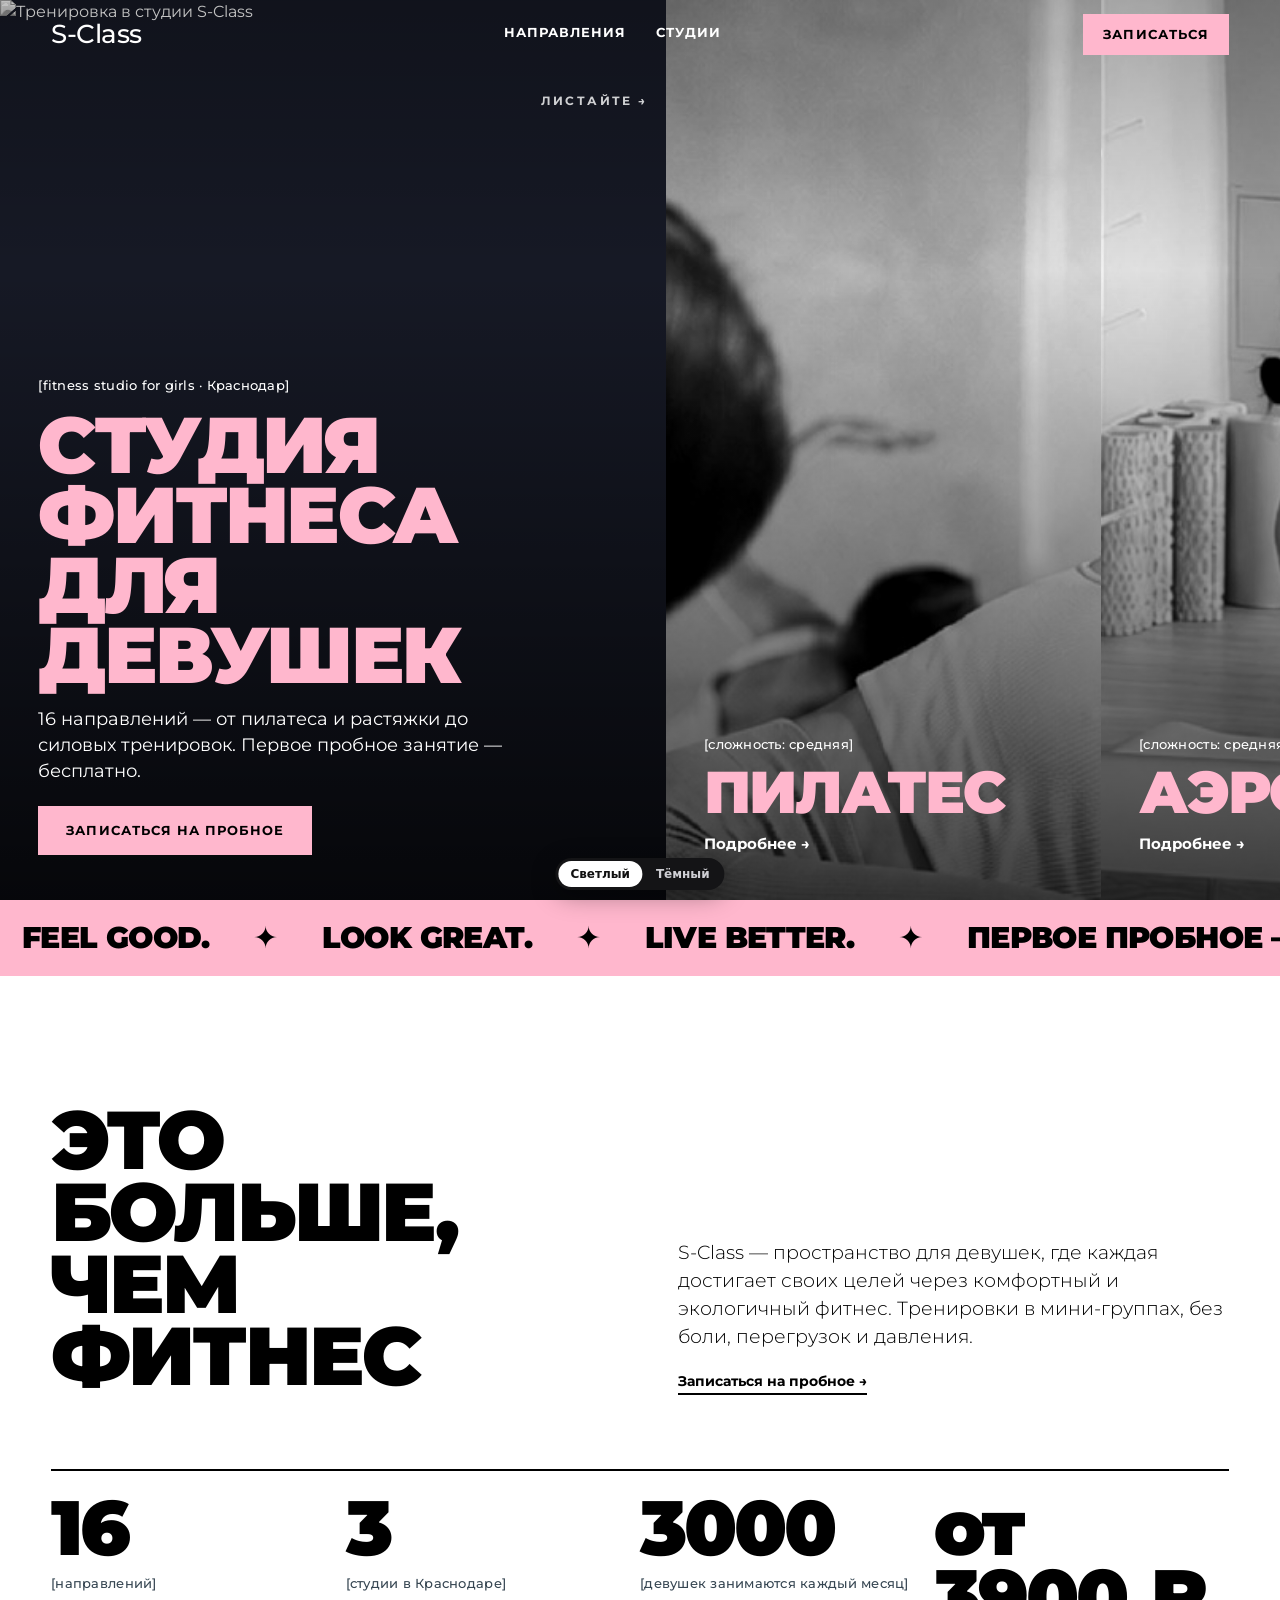
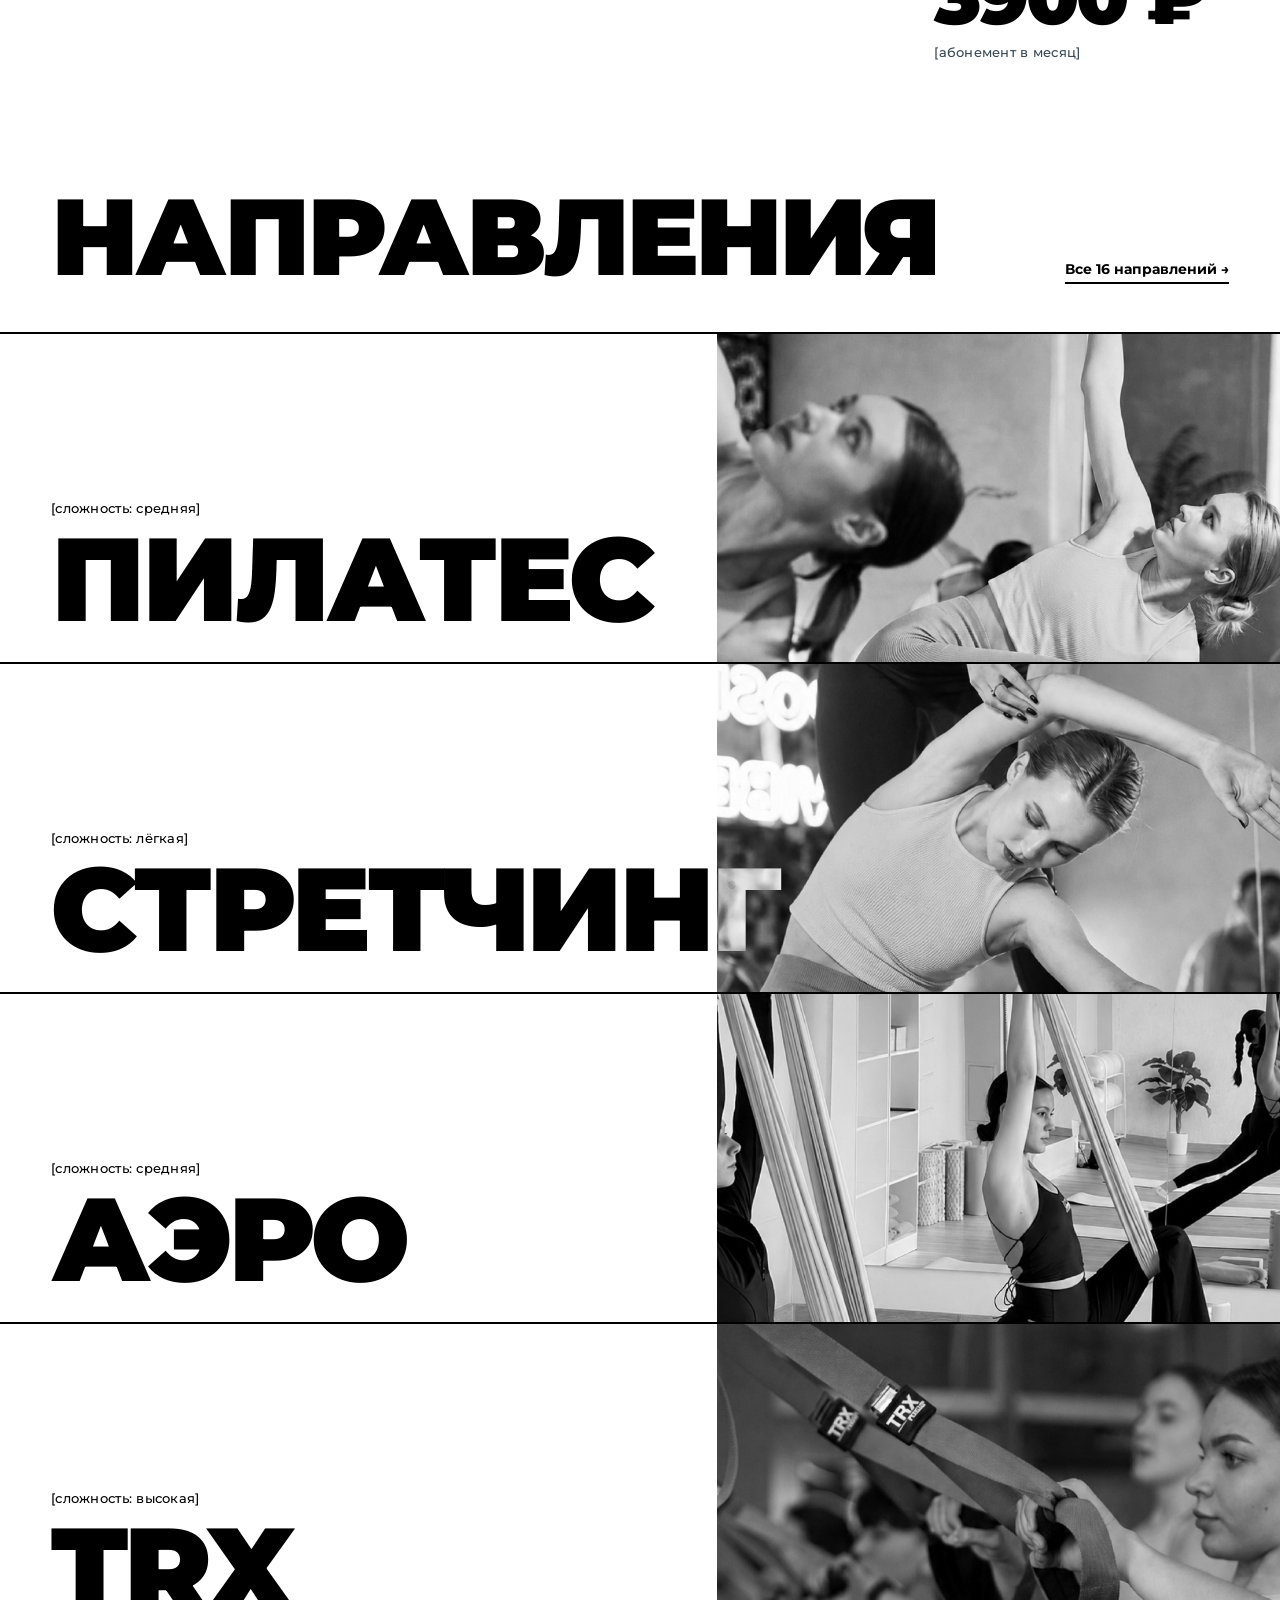
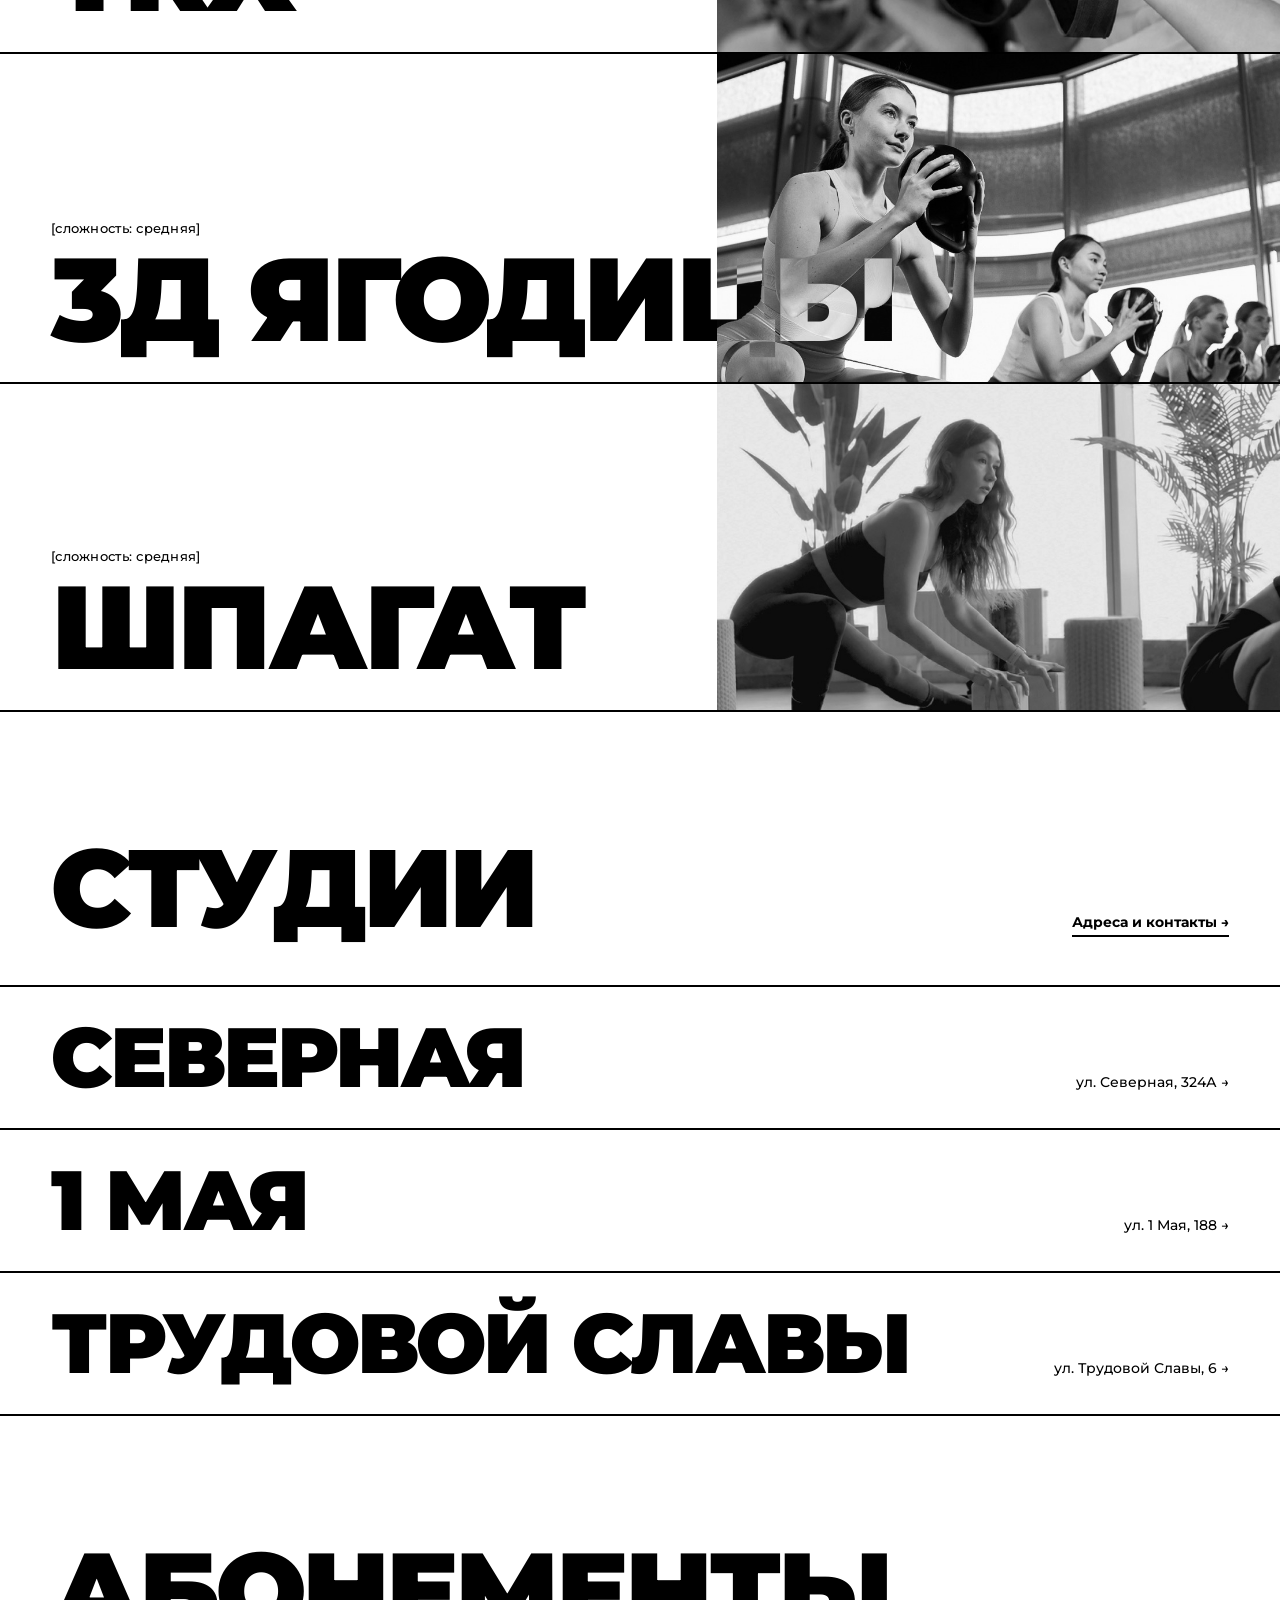
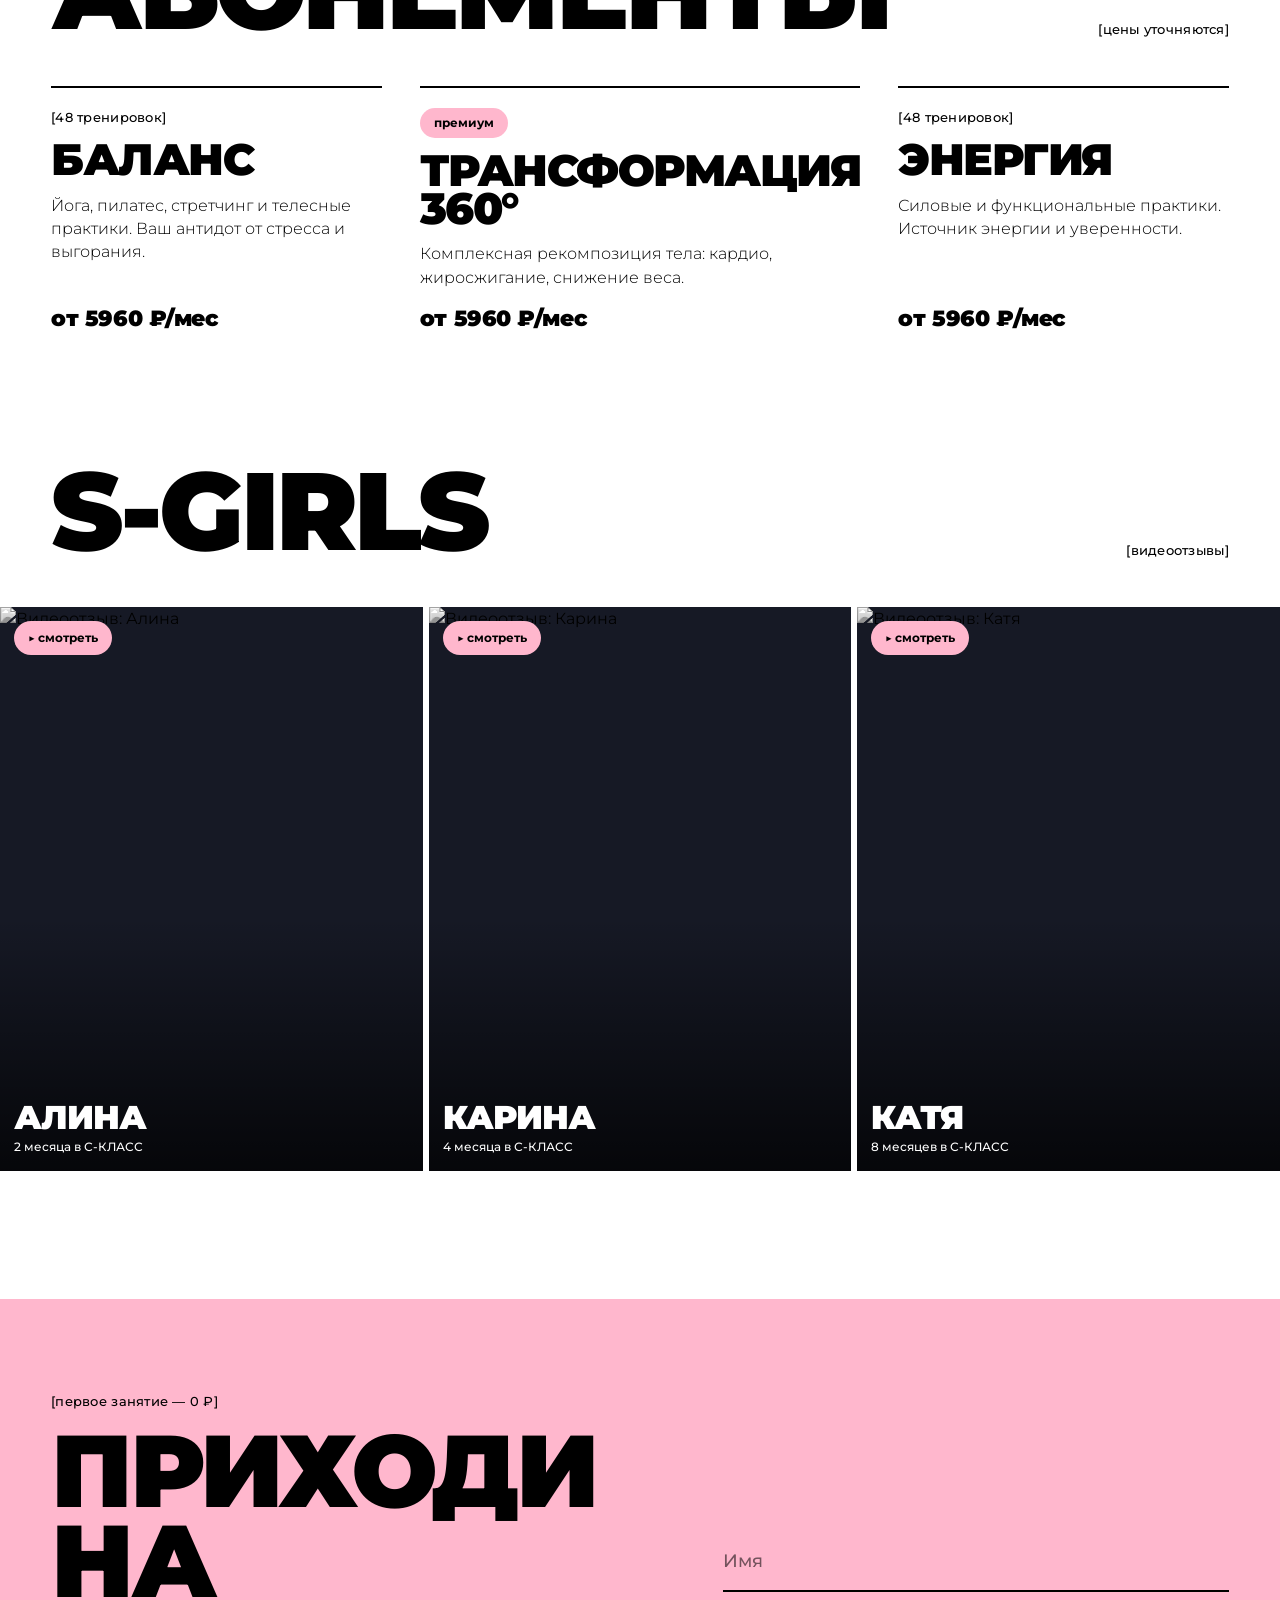
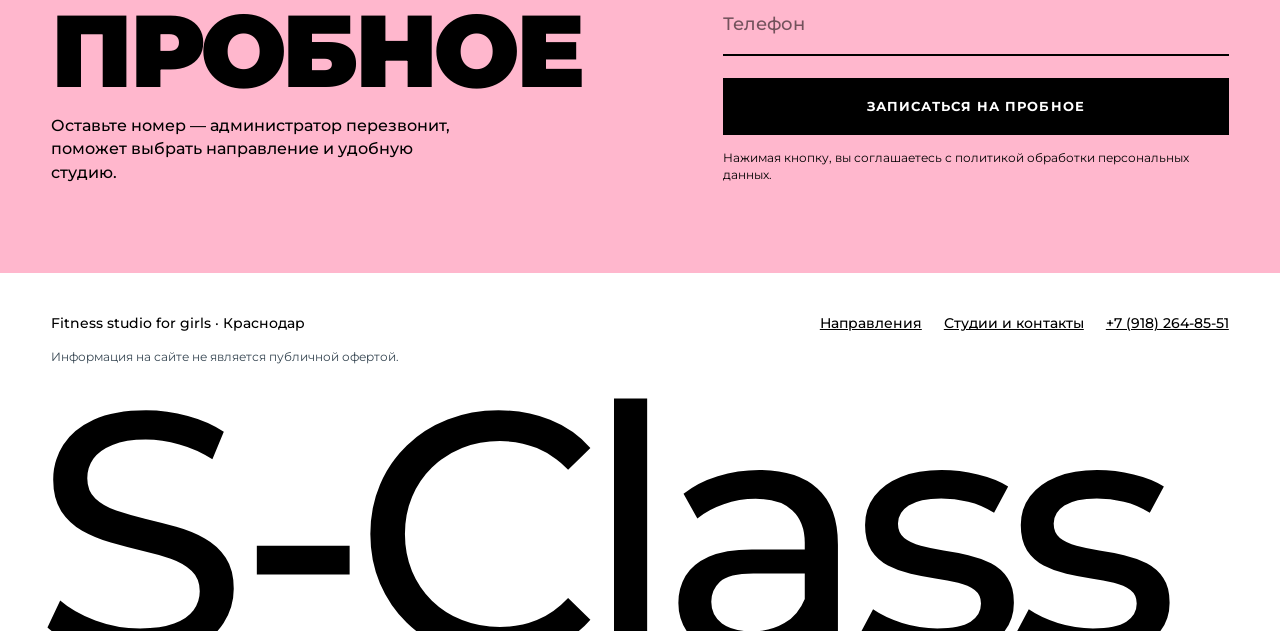
==== commit 1bab8da6: "Keep long section headings on one line Co-Authored-By: Claude Opus 5.5 <noreply@anthropic.com>" ====
--- a/index.html
+++ b/index.html
@@ -30,7 +30,7 @@
 </section>
 
 <section id="directions">
-  <div class="sec-head pad reveal"><h2 class="big">Направ&shy;ления</h2><a class="arrow" href="directions.html">Все 16 направлений →</a></div>
+  <div class="sec-head pad reveal"><h2 class="big oneline">Направления</h2><a class="arrow" href="directions.html">Все 16 направлений →</a></div>
   <div id="dirs"></div>
 </section>
 
@@ -40,7 +40,7 @@
 </section>
 
 <section class="pad" id="programs">
-  <div class="sec-head reveal"><h2 class="big">Абоне&shy;менты</h2><span class="tag">цены уточняются</span></div>
+  <div class="sec-head reveal"><h2 class="big oneline">Абонементы</h2><span class="tag">цены уточняются</span></div>
   <div class="progs reveal" id="progs"></div>
 </section>
 
--- a/style.css
+++ b/style.css
@@ -191,3 +191,8 @@
     .info dd { margin-bottom: 12px; }
     header .btn { padding: 13px 14px; }
   }
+
+  /* Заголовок из одного длинного слова: не переносится, а подстраивается под ширину экрана */
+  .oneline { white-space: nowrap; }
+  .page-hero h1.oneline { font-size: clamp(28px, 9.4vw, 170px); }
+  .sec-head h2.oneline { font-size: clamp(28px, 8.4vw, 132px); }
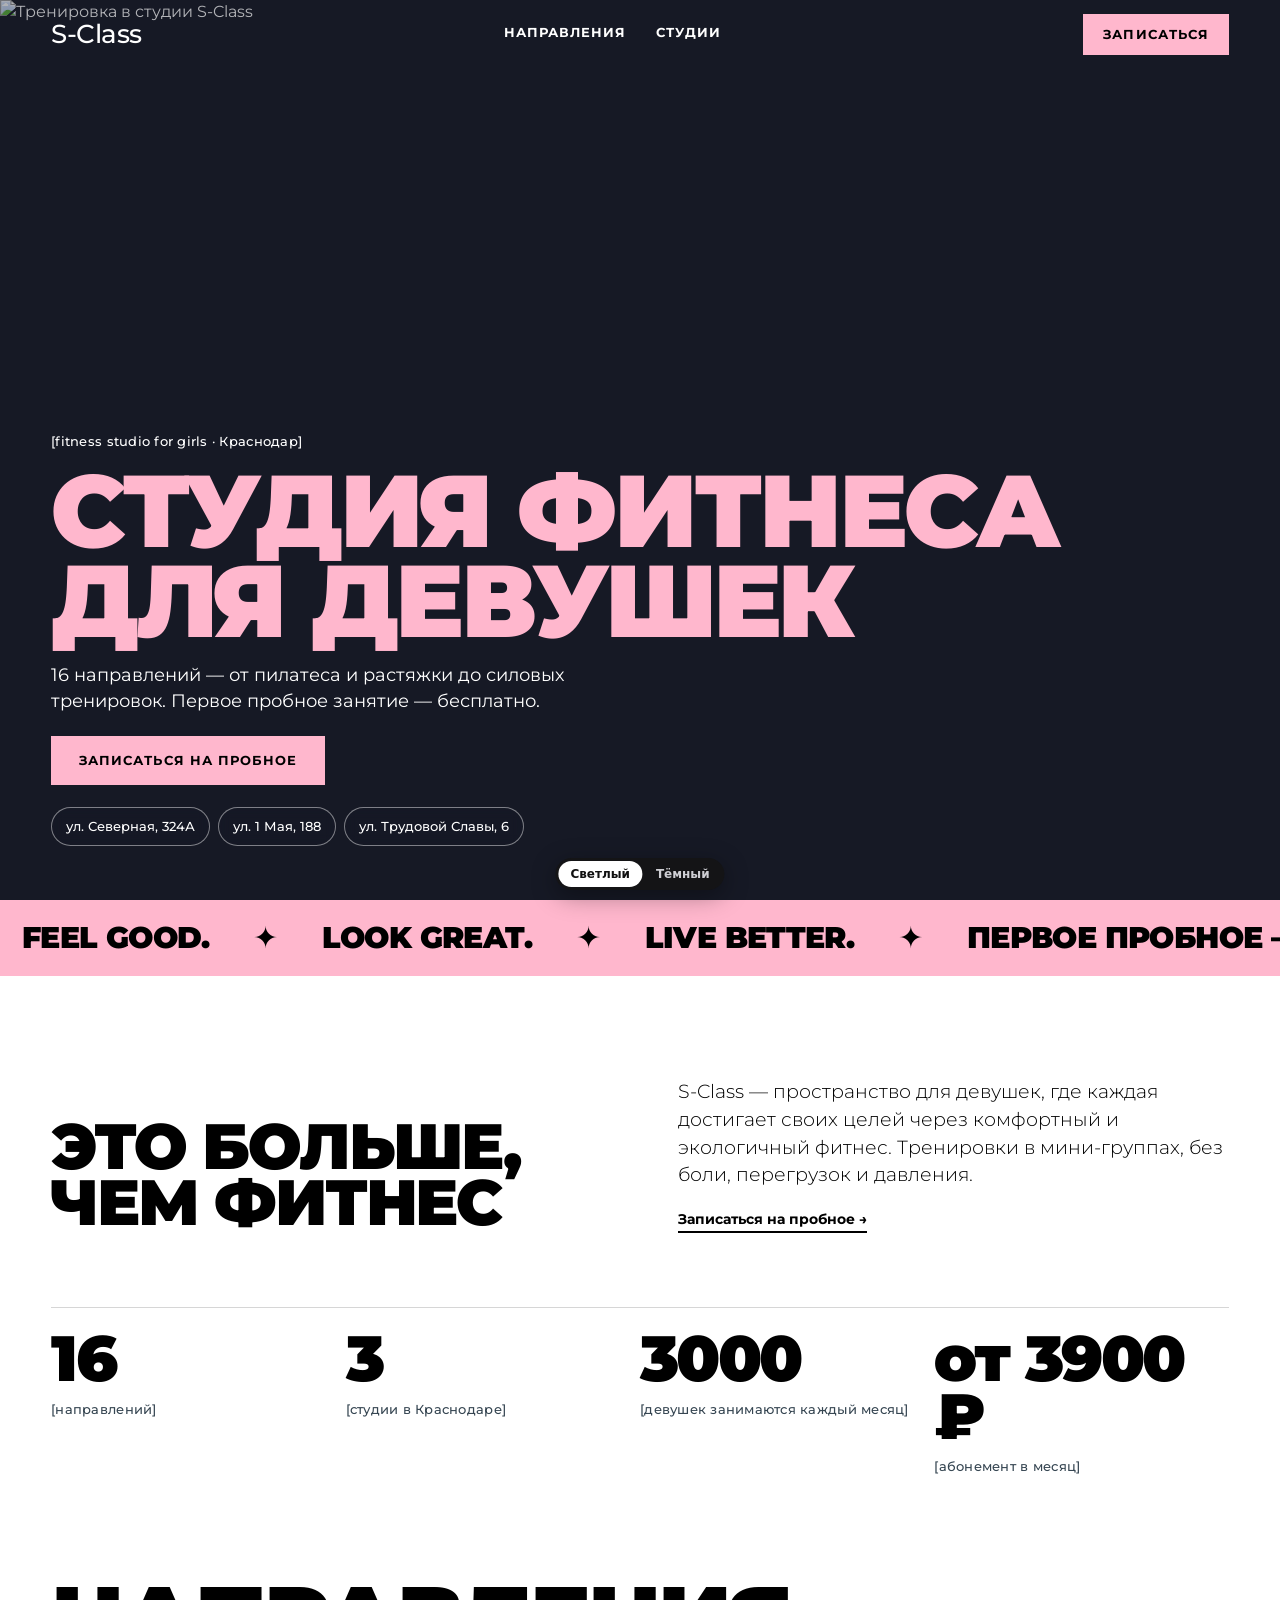
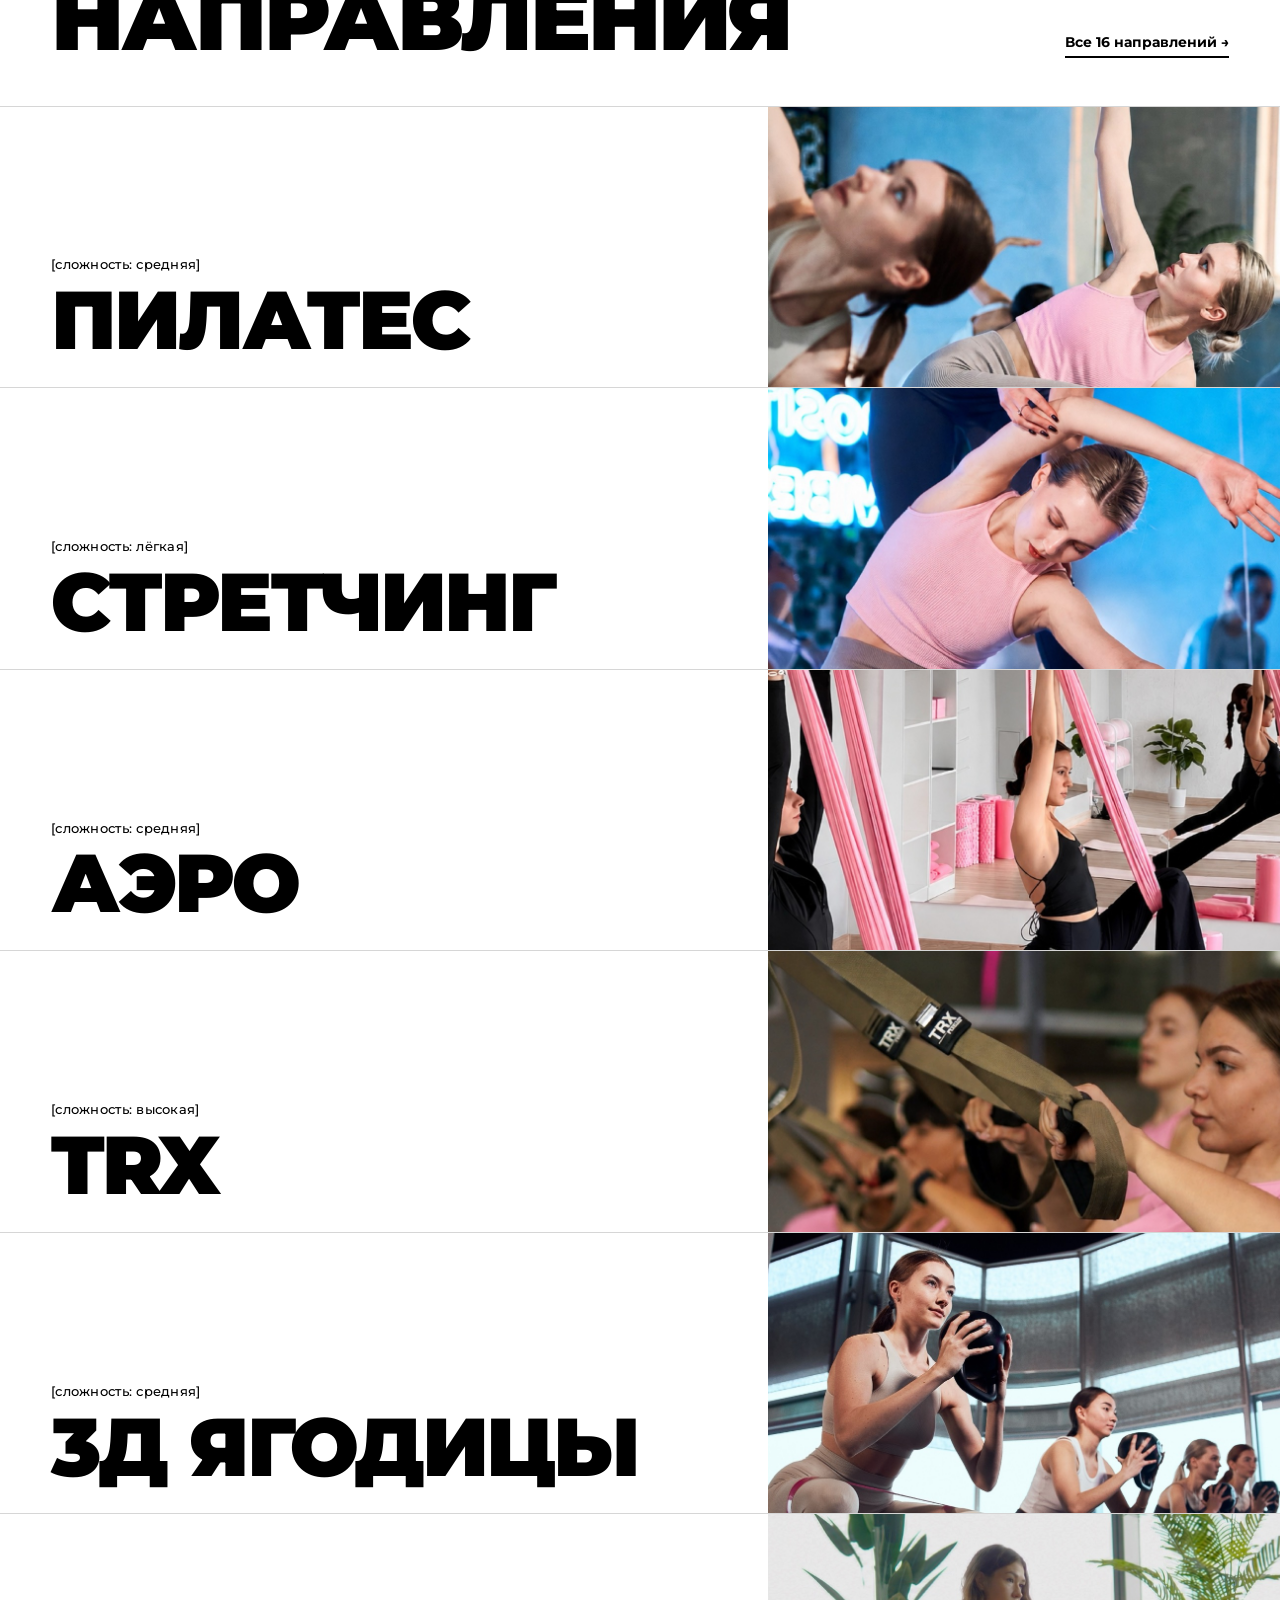
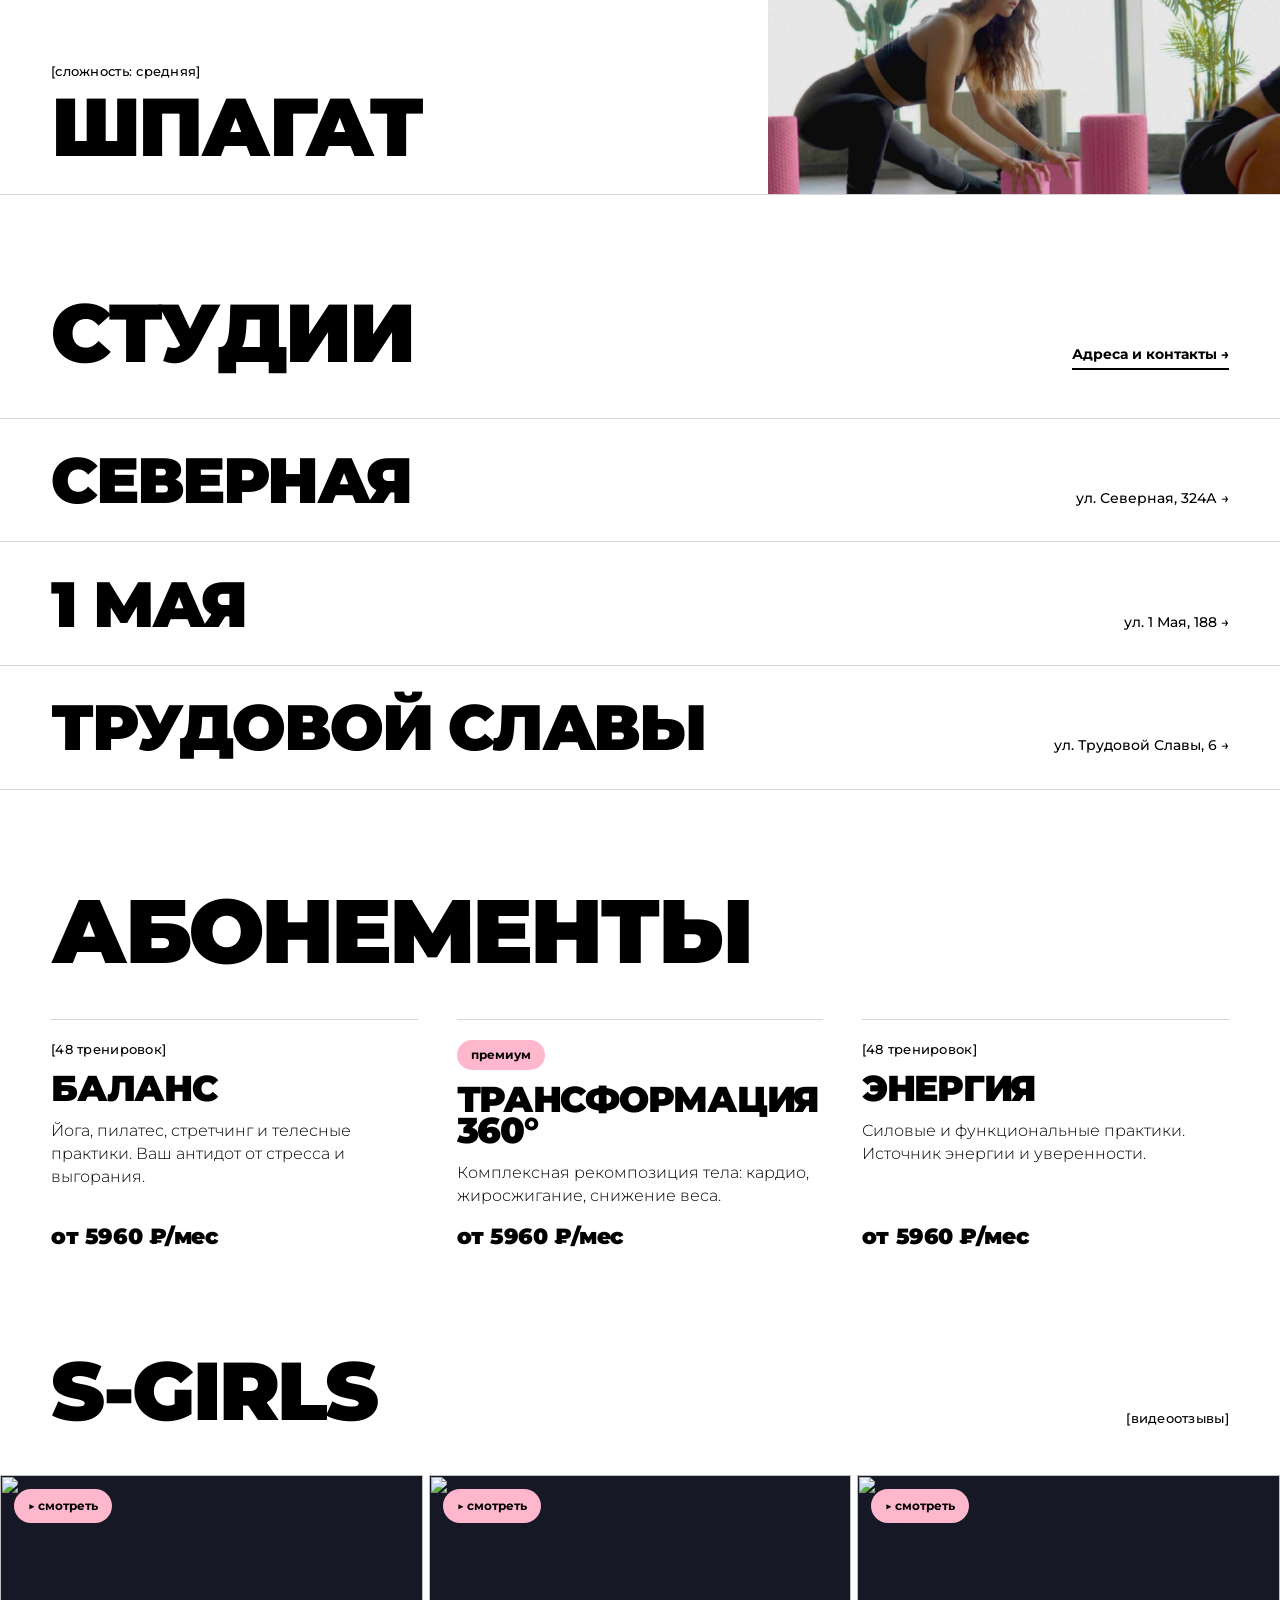
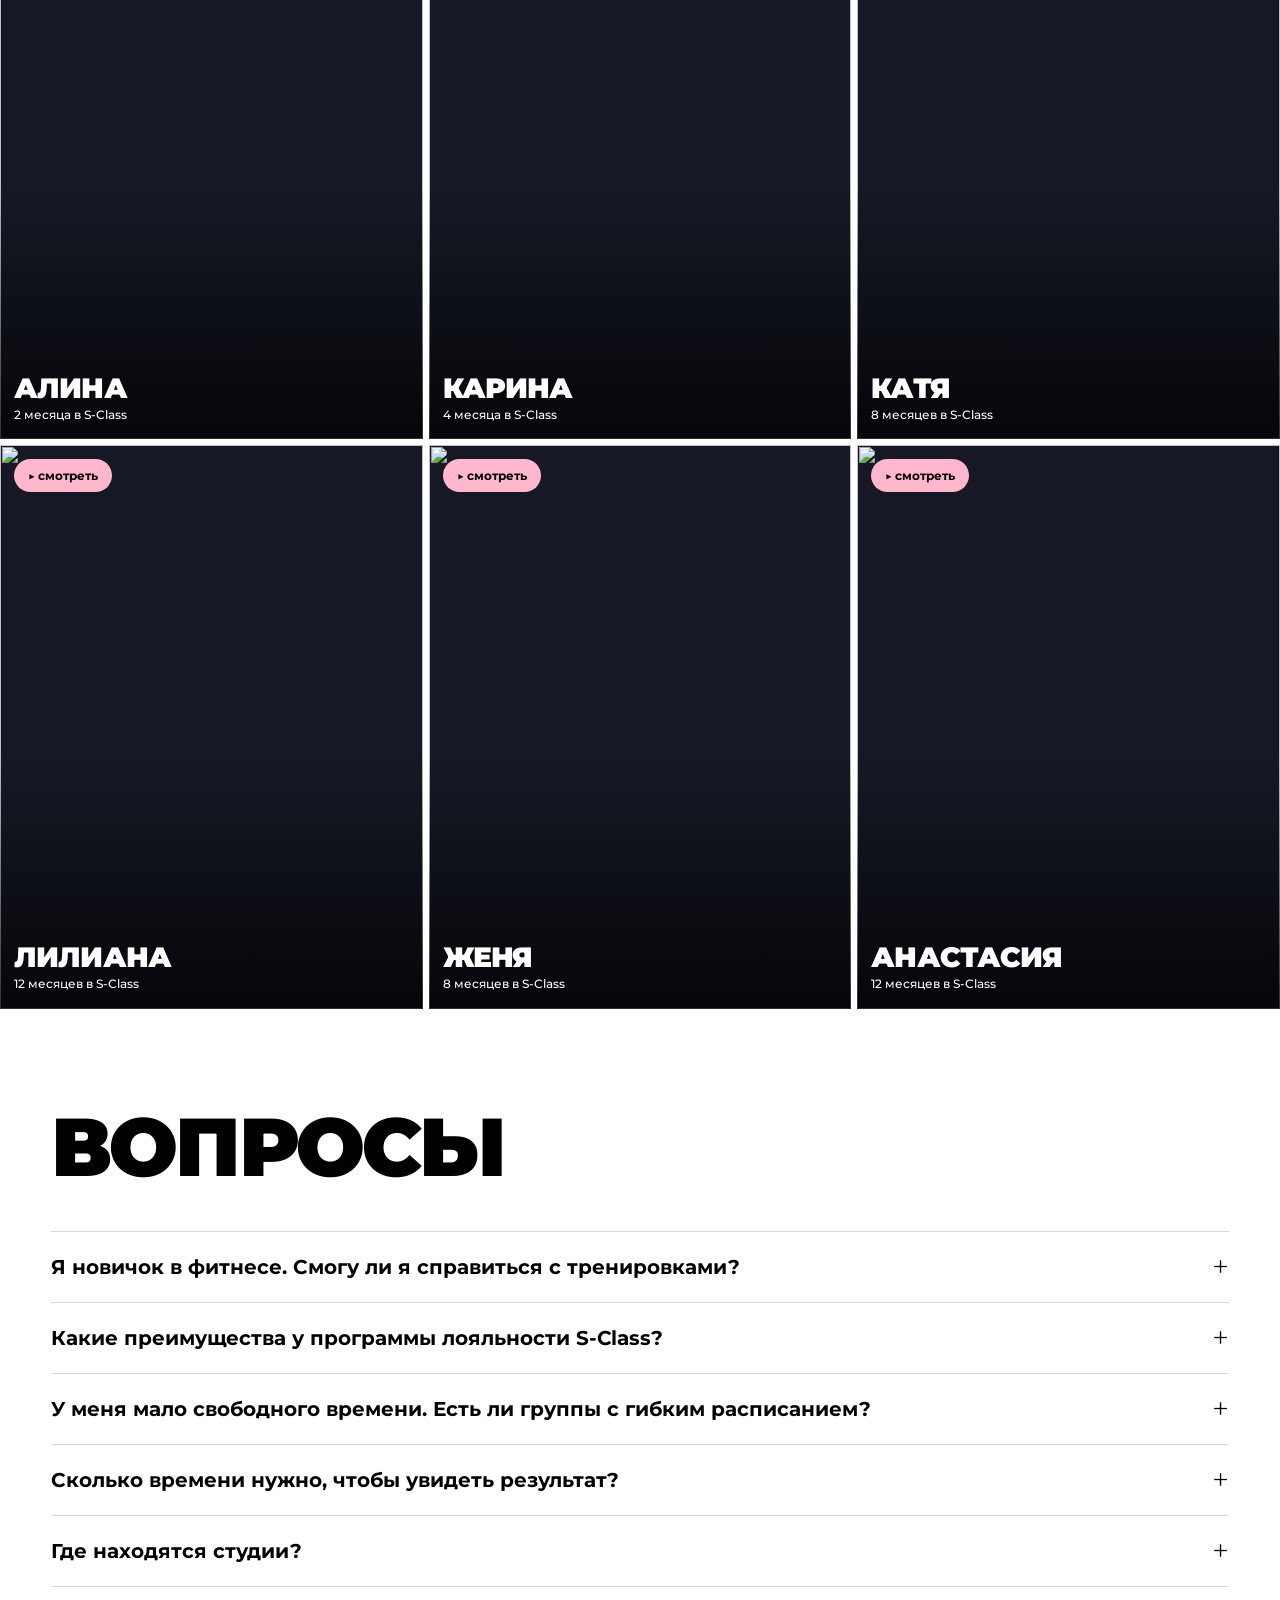
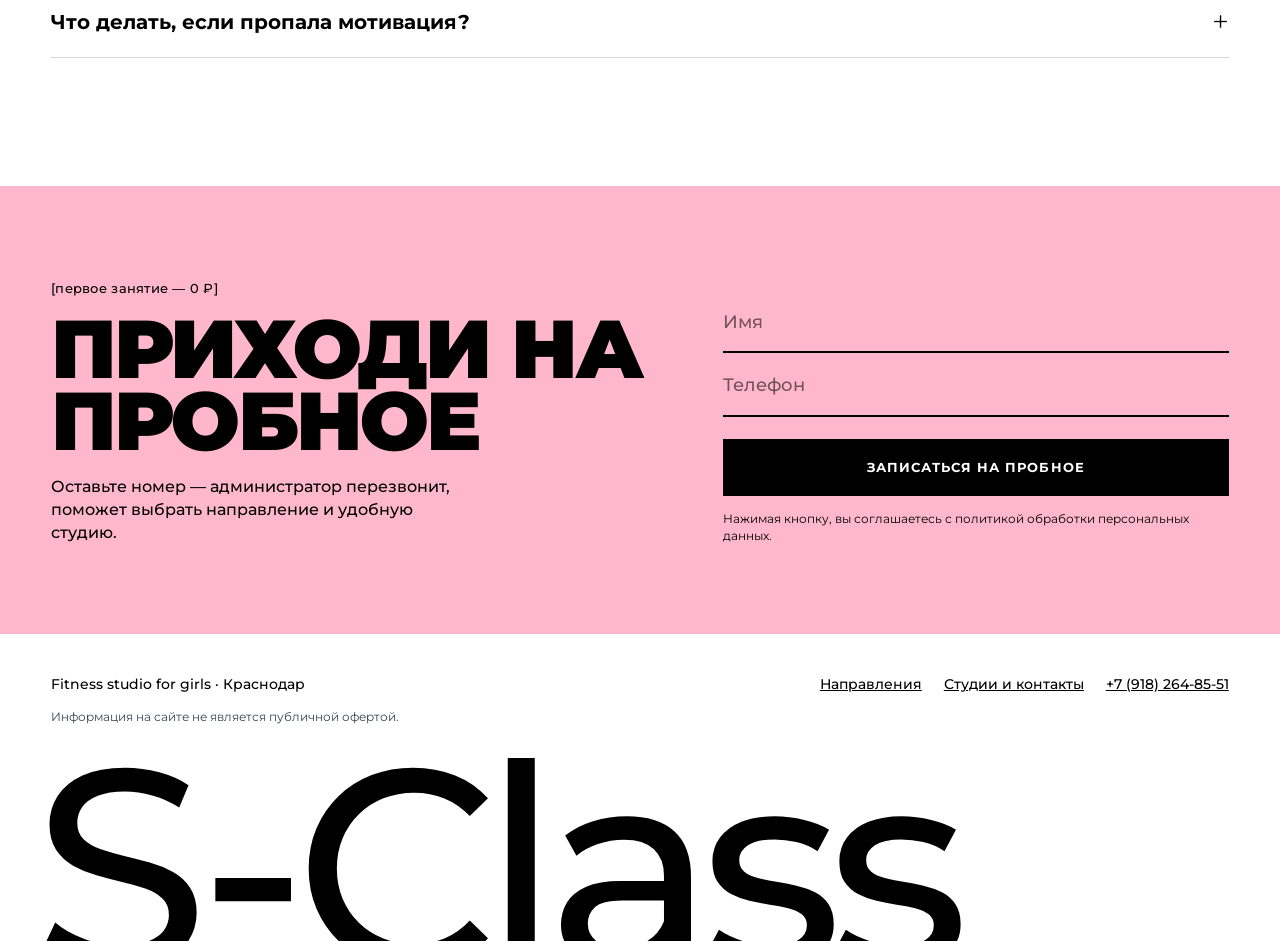
==== commit 95e24b1f: "Apply UX/UI audit fixes: colour photos, static hero with addresses, softer type, goal filter, video " ====
--- a/index.html
+++ b/index.html
@@ -14,7 +14,7 @@
 </head>
 <body>
 
-<div class="hero" id="hero"></div>
+<section class="hero-static" id="hero"></section>
 
 <div class="ticker" aria-hidden="true"><div id="ticker"></div></div>
 
@@ -40,13 +40,18 @@
 </section>
 
 <section class="pad" id="programs">
-  <div class="sec-head reveal"><h2 class="big oneline">Абонементы</h2><span class="tag">цены уточняются</span></div>
+  <div class="sec-head reveal"><h2 class="big oneline">Абонементы</h2></div>
   <div class="progs reveal" id="progs"></div>
 </section>
 
 <section id="reviews">
   <div class="sec-head pad reveal"><h2 class="big">S-Girls</h2><span class="tag">видеоотзывы</span></div>
   <div class="revs" id="revs"></div>
+</section>
+
+<section class="pad" id="faq">
+  <div class="sec-head reveal"><h2 class="big">Вопросы</h2></div>
+  <div class="reveal" id="faqList"></div>
 </section>
 
 <div id="cta"></div>
@@ -60,21 +65,14 @@
   const level = (d) => `сложность: ${S.levels[d.level]}`;
 
   document.getElementById('hero').innerHTML = `
-    <div class="panel first">
-      <img src="${S.hero}" alt="Тренировка в студии S-Class">
-      <div class="txt">
-        <span class="tag">fitness studio for girls · Краснодар</span>
-        <h1 class="big" style="margin-top:14px">Студия фитнеса для девушек</h1>
-        <p>16 направлений — от пилатеса и растяжки до силовых тренировок. Первое пробное занятие — бесплатно.</p>
-        <a class="btn" href="#cta">Записаться на пробное</a>
-      </div>
-      <span class="swipe">листайте →</span>
-    </div>` +
-    ['pilates', 'aero', 'trx', 'stretching'].map(bySlug).map((d) => `
-    <a class="panel" href="directions.html#${d.slug}">
-      <img src="${d.img}" alt="${d.name} в студии S-Class" loading="lazy">
-      <div class="txt"><span class="tag">${level(d)}</span><h2 class="big" style="margin-top:12px">${short(d)}</h2><span class="sub">Подробнее →</span></div>
-    </a>`).join('');
+    <img src="${S.hero}" alt="Тренировка в студии S-Class">
+    <div class="txt pad">
+      <span class="tag">fitness studio for girls · Краснодар</span>
+      <h1 class="big" style="margin-top:14px">Студия фитнеса для девушек</h1>
+      <p>16 направлений — от пилатеса и растяжки до силовых тренировок. Первое пробное занятие — бесплатно.</p>
+      <a class="btn" href="#cta">Записаться на пробное</a>
+      <div class="addrs">${S.studios.map((s) => `<a class="addr" href="studios.html">${s.addr}</a>`).join('')}</div>
+    </div>`;
 
   const line = ['Feel good.', 'Look great.', 'Live better.', 'Первое пробное — 0 ₽'].map((t) => `<span>${t}</span><span>✦</span>`).join('');
   document.getElementById('ticker').innerHTML = line.repeat(6);
@@ -85,7 +83,8 @@
       <div class="txt"><span class="tag">${level(d)}</span><h3 class="big">${short(d)}</h3></div></a>`).join('');
   document.getElementById('studioList').innerHTML = S.studios.map((s) => `<a class="studio reveal" href="studios.html"><h3 class="big">${s.name}</h3><span>${s.addr} →</span></a>`).join('');
   document.getElementById('progs').innerHTML = S.programs.map((p) => `<div class="prog">${p.top ? '<span class="pill">премиум</span>' : '<span class="tag">48 тренировок</span>'}<h3 class="big">${p.name}</h3><p>${p.text}</p><div class="price">${p.price}</div></div>`).join('');
-  document.getElementById('revs').innerHTML = S.reviews.map((r) => `<div class="rev"><img src="${r.img}" alt="Видеоотзыв: ${r.name}" loading="lazy"><span class="play">▶ смотреть</span><div class="cap"><div><b>${r.name}</b><small>${r.time}</small></div></div></div>`).join('');
+  document.getElementById('revs').innerHTML = S.reviews.map((r) => `<button class="rev" type="button" data-youtube="${r.youtube}" aria-label="Смотреть видеоотзыв: ${r.name}"><img src="${r.img}" alt="" loading="lazy"><span class="play">▶ смотреть</span><div class="cap"><b>${r.name}</b><small>${r.time}</small></div></button>`).join('');
+  document.getElementById('faqList').innerHTML = S.faq.map((f) => `<details class="faq"><summary>${f.q}</summary><p>${f.a}</p></details>`).join('');
 </script>
 </body>
 </html>
--- a/style.css
+++ b/style.css
@@ -3,9 +3,9 @@
     --pink: #ffb7cd;        /* cherry blossom pink */
     --charcoal: #364652;
     --raisin: #161925;      /* raisin black */
-    --bg: #ffffff; --ink: #000000; --muted: #364652; --line: #000000;
-  }
-  html[data-theme="dark"] { --bg: #000000; --ink: #ffffff; --muted: #9aa6b0; --line: #ffffff; }
+    --bg: #ffffff; --ink: #000000; --muted: #364652; --line: rgba(0, 0, 0, .16);
+  }
+  html[data-theme="dark"] { --bg: #000000; --ink: #ffffff; --muted: #9aa6b0; --line: rgba(255, 255, 255, .22); }
 
   * { box-sizing: border-box; }
   html { scroll-behavior: smooth; }
@@ -22,7 +22,7 @@
 
   /* Шапка: логотип и две прямоугольные кнопки, без плашки */
   header { position: fixed; top: 0; left: 0; right: 0; z-index: 30; display: flex; align-items: center; justify-content: space-between; padding-top: 14px; padding-bottom: 14px; color: #fff; transition: background .25s ease, color .25s ease; }
-  header.solid { background: var(--bg); color: var(--ink); border-bottom: 2px solid var(--line); }
+  header.solid { background: var(--bg); color: var(--ink); border-bottom: 1px solid var(--line); }
   .logo { font-weight: 500; font-size: 26px; letter-spacing: -.02em; text-decoration: none; white-space: nowrap; }
   .head-actions { display: flex; gap: 8px; }
   .head-actions .menu { display: none; }
@@ -41,8 +41,8 @@
   .hero { display: flex; height: 100svh; min-height: 560px; overflow-x: auto; overflow-y: hidden; scroll-snap-type: x mandatory; scrollbar-width: none; }
   .hero::-webkit-scrollbar { display: none; }
   .panel { position: relative; flex: 0 0 84vw; scroll-snap-align: start; overflow: hidden; text-decoration: none; color: #fff; background: var(--raisin); }
-  .panel img { position: absolute; inset: 0; width: 100%; height: 100%; object-fit: cover; filter: grayscale(1) contrast(1.08); transition: filter .6s ease, transform 1.2s ease; }
-  .panel:hover img { filter: grayscale(0); transform: scale(1.03); }
+  .panel img { position: absolute; inset: 0; width: 100%; height: 100%; object-fit: cover; transition: transform 1.2s ease; }
+  .panel:hover img { transform: scale(1.03); }
   .panel::after { content: ""; position: absolute; inset: 0; background: linear-gradient(180deg, rgba(0,0,0,.25) 0%, rgba(0,0,0,0) 30%, rgba(0,0,0,.72) 100%); }
   .panel .txt { position: absolute; z-index: 1; left: clamp(18px, 3vw, 40px); right: clamp(18px, 3vw, 40px); bottom: clamp(28px, 5vh, 56px); }
   .panel h1, .panel h2 { color: var(--pink); font-size: clamp(40px, 8.4vw, 124px); }
@@ -66,28 +66,27 @@
   .intro { display: grid; grid-template-columns: 1fr 1fr; gap: clamp(24px, 6vw, 96px); align-items: end; }
   .intro h2 { font-size: clamp(34px, 6.4vw, 96px); }
   .intro p { margin: 0 0 18px; font-size: clamp(16px, 1.5vw, 20px); font-weight: 300; max-width: 30em; }
-  .facts { display: grid; grid-template-columns: repeat(4, 1fr); margin-top: clamp(40px, 6vw, 80px); border-top: 2px solid var(--line); }
+  .facts { display: grid; grid-template-columns: repeat(4, 1fr); margin-top: clamp(40px, 6vw, 80px); border-top: 1px solid var(--line); }
   .fact { padding: 22px 16px 0 0; }
   .fact b { display: block; font-weight: 900; font-size: clamp(36px, 6vw, 88px); line-height: .9; letter-spacing: -.04em; }
   .fact .tag { display: block; margin-top: 12px; color: var(--muted); }
 
   /* Направления: строка = подпись + гигантское название поверх фото */
-  .dir { position: relative; display: block; height: clamp(170px, 26vw, 330px); border-top: 2px solid var(--line); text-decoration: none; overflow: hidden; }
-  .dir:last-child { border-bottom: 2px solid var(--line); }
-  .dir img { position: absolute; top: 0; right: 0; width: 44%; height: 100%; object-fit: cover; filter: grayscale(1); transition: filter .5s ease, width .5s ease; }
-  .dir:hover img { filter: grayscale(0); width: 52%; }
+  .dir { position: relative; display: block; height: clamp(170px, 26vw, 330px); border-top: 1px solid var(--line); text-decoration: none; overflow: hidden; }
+  .dir:last-child { border-bottom: 1px solid var(--line); }
+  .dir img { position: absolute; top: 0; right: 0; width: 44%; height: 100%; object-fit: cover; transition: width .5s ease; }
   .dir .txt { position: absolute; left: clamp(18px, 4vw, 56px); bottom: clamp(16px, 2.4vw, 32px); z-index: 1; mix-blend-mode: difference; color: #fff; }
   .dir .tag { display: block; margin-bottom: 10px; }
   .dir h3 { font-size: clamp(34px, 9.2vw, 148px); white-space: nowrap; }
 
-  .studio { display: flex; align-items: baseline; justify-content: space-between; gap: 16px; padding: clamp(18px, 2.6vw, 34px) clamp(18px, 4vw, 56px); border-top: 2px solid var(--line); text-decoration: none; transition: background .25s ease, color .25s ease, padding .25s ease; }
-  .studio:last-child { border-bottom: 2px solid var(--line); }
+  .studio { display: flex; align-items: baseline; justify-content: space-between; gap: 16px; padding: clamp(18px, 2.6vw, 34px) clamp(18px, 4vw, 56px); border-top: 1px solid var(--line); text-decoration: none; transition: background .25s ease, color .25s ease, padding .25s ease; }
+  .studio:last-child { border-bottom: 1px solid var(--line); }
   .studio:hover { background: var(--pink); color: #000; padding-left: clamp(30px, 6vw, 96px); }
   .studio h3 { font-size: clamp(30px, 6.6vw, 104px); }
   .studio span { font-weight: 500; font-size: 14px; text-align: right; white-space: nowrap; }
 
   .progs { display: grid; grid-template-columns: repeat(3, 1fr); gap: clamp(20px, 3vw, 48px); }
-  .prog { border-top: 2px solid var(--line); padding-top: 20px; display: flex; flex-direction: column; gap: 14px; }
+  .prog { border-top: 1px solid var(--line); padding-top: 20px; display: flex; flex-direction: column; gap: 14px; }
   .prog h3 { font-size: clamp(26px, 3.4vw, 50px); }
   .prog p { margin: 0; font-weight: 300; flex: 1; }
   .prog .price { font-weight: 900; font-size: 22px; letter-spacing: -.02em; }
@@ -95,8 +94,7 @@
 
   .revs { display: grid; grid-template-columns: repeat(3, 1fr); gap: 6px; }
   .rev { position: relative; aspect-ratio: 3 / 4; overflow: hidden; background: var(--raisin); }
-  .rev img { width: 100%; height: 100%; object-fit: cover; filter: grayscale(1); transition: filter .5s ease; }
-  .rev:hover img { filter: grayscale(0); }
+  .rev img { width: 100%; height: 100%; object-fit: cover; transition: ; }
   .rev::after { content: ""; position: absolute; inset: 0; background: linear-gradient(180deg, rgba(0,0,0,0) 55%, rgba(0,0,0,.75) 100%); pointer-events: none; }
   .rev .cap { position: absolute; z-index: 1; left: 14px; right: 14px; bottom: 14px; color: #fff; }
   .rev b { display: block; font-weight: 900; font-size: clamp(22px, 2.6vw, 36px); text-transform: uppercase; letter-spacing: -.03em; line-height: 1; }
@@ -133,7 +131,7 @@
     .head-actions .menu { display: inline-flex; }
     .intro, .cta { grid-template-columns: 1fr; }
     .facts { grid-template-columns: repeat(2, 1fr); }
-    .fact:nth-child(n+3) { border-top: 2px solid var(--line); margin-top: 22px; }
+    .fact:nth-child(n+3) { border-top: 1px solid var(--line); margin-top: 22px; }
     .progs { grid-template-columns: 1fr; }
     .revs { grid-template-columns: repeat(3, 70vw); overflow-x: auto; scrollbar-width: none; }
     .studio { flex-direction: column; gap: 6px; }
@@ -154,7 +152,7 @@
   .page-hero h1 { font-size: clamp(44px, 11.5vw, 190px); }
   .page-hero .lead { max-width: 34em; margin: 24px 0 0; font-size: clamp(16px, 1.5vw, 20px); font-weight: 300; }
   .filters { display: flex; flex-wrap: wrap; gap: 8px; margin-top: 28px; }
-  .chip { padding: 11px 18px; border: 2px solid var(--line); border-radius: 999px; background: transparent; color: var(--ink); font: 700 12px/1 "Montserrat", sans-serif; letter-spacing: .08em; text-transform: uppercase; cursor: pointer; }
+  .chip { padding: 11px 18px; border: 1px solid var(--line); border-radius: 999px; background: transparent; color: var(--ink); font: 700 12px/1 "Montserrat", sans-serif; letter-spacing: .08em; text-transform: uppercase; cursor: pointer; }
   .chip.on { background: var(--ink); color: var(--bg); }
 
   /* Шкала сложности: три столбика, как на карточках направлений */
@@ -164,17 +162,17 @@
   .lvl i.on { opacity: 1; }
 
   .list { margin-top: clamp(32px, 5vw, 64px); }
-  .item { display: grid; grid-template-columns: minmax(0, 5fr) minmax(0, 6fr); gap: clamp(16px, 4vw, 64px); align-items: center; padding: clamp(20px, 3vw, 40px) 0; border-top: 2px solid var(--line); }
-  .item:last-child { border-bottom: 2px solid var(--line); }
+  .item { display: grid; grid-template-columns: minmax(0, 5fr) minmax(0, 6fr); gap: clamp(16px, 4vw, 64px); align-items: center; padding: clamp(20px, 3vw, 40px) 0; border-top: 1px solid var(--line); }
+  .item:last-child { border-bottom: 1px solid var(--line); }
   .item[hidden] { display: none; }
   .item .ph { overflow: hidden; aspect-ratio: 2.4 / 1; background: var(--raisin); }
-  .item img { width: 100%; height: 100%; object-fit: cover; filter: grayscale(1); transition: filter .5s ease, transform .9s ease; }
-  .item:hover img { filter: grayscale(0); transform: scale(1.03); }
+  .item img { width: 100%; height: 100%; object-fit: cover; transition: transform .9s ease; }
+  .item:hover img { transform: scale(1.03); }
   .item h2 { font-size: clamp(28px, 4.6vw, 72px); margin: 10px 0 14px; overflow-wrap: anywhere; }
   .item p { margin: 0 0 18px; font-weight: 300; font-size: clamp(15px, 1.3vw, 18px); max-width: 34em; }
 
-  .st-card { display: grid; grid-template-columns: minmax(0, 1fr) minmax(0, 1fr); gap: clamp(18px, 4vw, 64px); padding: clamp(28px, 4vw, 56px) 0; border-top: 2px solid var(--line); }
-  .st-card:last-child { border-bottom: 2px solid var(--line); }
+  .st-card { display: grid; grid-template-columns: minmax(0, 1fr) minmax(0, 1fr); gap: clamp(18px, 4vw, 64px); padding: clamp(28px, 4vw, 56px) 0; border-top: 1px solid var(--line); }
+  .st-card:last-child { border-bottom: 1px solid var(--line); }
   .st-card h2 { font-size: clamp(34px, 6.4vw, 104px); overflow-wrap: anywhere; }
   .st-card .tag { display: block; margin-bottom: 12px; color: var(--muted); }
   .info { display: grid; grid-template-columns: 150px 1fr; gap: 12px 18px; margin: 0 0 22px; }
@@ -196,3 +194,77 @@
   .oneline { white-space: nowrap; }
   .page-hero h1.oneline { font-size: clamp(28px, 9.4vw, 170px); }
   .sec-head h2.oneline { font-size: clamp(28px, 8.4vw, 132px); }
+
+  /* ===== Правки по UX/UI-аудиту ===== */
+
+  /* Статичный первый экран: оффер, кнопка и адреса сразу */
+  .hero-static { position: relative; min-height: 100svh; display: flex; align-items: flex-end; overflow: hidden; color: #fff; background: var(--raisin); }
+  .hero-static > img { position: absolute; inset: 0; width: 100%; height: 100%; object-fit: cover; object-position: center 30%; }
+  .hero-static::after { content: ""; position: absolute; inset: 0; background: linear-gradient(180deg, rgba(22,25,37,.35) 0%, rgba(22,25,37,0) 28%, rgba(22,25,37,.82) 100%); }
+  .hero-static .txt { position: relative; z-index: 1; width: 100%; padding-top: 120px; padding-bottom: clamp(28px, 6vh, 64px); }
+  .hero-static h1 { color: var(--pink); font-size: clamp(36px, 8vw, 104px); max-width: 11em; }
+  .hero-static p { max-width: 30em; margin: 16px 0 22px; font-size: clamp(15px, 1.5vw, 18px); }
+  .hero-static .btn { background: var(--pink); color: #000; }
+  .hero-static .btn:hover { background: #fff; }
+  .addrs { display: flex; flex-wrap: wrap; gap: 8px; margin-top: 22px; }
+  .addr { padding: 9px 14px; border-radius: 999px; border: 1px solid rgba(255,255,255,.45); background: rgba(22,25,37,.35); font-size: 13px; font-weight: 500; text-decoration: none; backdrop-filter: blur(6px); }
+  .addr:hover { background: var(--pink); color: #000; border-color: var(--pink); }
+
+  /* Мягче типографика и отступы */
+  section { padding-top: clamp(56px, 8vw, 120px); }
+  .intro h2 { font-size: clamp(28px, 5vw, 76px); }
+  .sec-head h2 { font-size: clamp(30px, 6.4vw, 104px); }
+  .sec-head h2.oneline { font-size: clamp(26px, 7vw, 104px); }
+  .fact b { font-size: clamp(30px, 5vw, 72px); }
+  .studio h3 { font-size: clamp(24px, 5vw, 80px); }
+  .prog h3 { font-size: clamp(22px, 2.8vw, 42px); }
+  .cta h2 { font-size: clamp(32px, 6.4vw, 100px); }
+  .page-hero h1 { font-size: clamp(36px, 9vw, 150px); }
+  .page-hero h1.oneline { font-size: clamp(26px, 8vw, 150px); }
+  .item h2 { font-size: clamp(24px, 3.6vw, 54px); }
+  .st-card h2 { font-size: clamp(28px, 5vw, 84px); }
+  .wordmark { font-size: 22vw; }
+  .chip { border: 1.5px solid var(--ink); }
+
+  /* Строки направлений: цветное фото справа, название читается без инверсии */
+  .dir { height: clamp(150px, 22vw, 290px); }
+  .dir img { width: 40%; transition: width .5s ease; }
+  .dir:hover img { width: 46%; }
+  .dir .txt { mix-blend-mode: normal; color: var(--ink); max-width: 58%; }
+  .dir h3 { font-size: clamp(24px, 6.4vw, 96px); }
+
+  /* Видеоотзывы — кнопки, открывают ролик */
+  button.rev { display: block; width: 100%; padding: 0; border: 0; font: inherit; color: inherit; text-align: left; cursor: pointer; }
+  .rev b { font-size: clamp(20px, 2.2vw, 30px); }
+  .modal { position: fixed; inset: 0; z-index: 80; display: none; flex-direction: column; align-items: center; justify-content: center; gap: 14px; padding: 16px; background: rgba(0, 0, 0, .88); }
+  .modal.open { display: flex; }
+  .modal .frame { width: min(960px, 100%); aspect-ratio: 16 / 9; max-height: 78vh; background: #000; }
+  .modal iframe { width: 100%; height: 100%; border: 0; }
+  .modal .close { position: absolute; top: 14px; right: 16px; background: var(--pink); color: #000; }
+  .modal .alt { color: #fff; font-size: 14px; }
+
+  /* Фильтр по целям и метки целей */
+  .filters + .filters { margin-top: 10px; }
+  .goal-tags { display: flex; flex-wrap: wrap; gap: 6px; margin: 0 0 16px; }
+  .goal-tags span { padding: 5px 11px; border-radius: 999px; background: var(--pink); color: #000; font-size: 12px; font-weight: 700; }
+  .empty { padding: 28px 0; color: var(--muted); }
+
+  /* Вопросы и ответы */
+  .faq { border-top: 1px solid var(--line); }
+  .faq:last-child { border-bottom: 1px solid var(--line); }
+  .faq summary { list-style: none; cursor: pointer; display: flex; justify-content: space-between; align-items: center; gap: 16px; padding: 20px 0; font-weight: 700; font-size: clamp(16px, 1.6vw, 22px); }
+  .faq summary::-webkit-details-marker { display: none; }
+  .faq summary::after { content: "+"; flex: 0 0 auto; font-weight: 300; font-size: 30px; line-height: 1; transition: transform .2s ease; }
+  .faq[open] summary::after { transform: rotate(45deg); }
+  .faq p { margin: 0 0 22px; font-weight: 300; max-width: 46em; }
+
+  @media (max-width: 760px) {
+    .dir img { width: 38%; }
+    .dir .txt { max-width: 60%; }
+  }
+
+  /* Телефон: видеоотзывы одной лентой, листаются вбок */
+  @media (max-width: 760px) {
+    .revs { grid-template-columns: none; grid-auto-flow: column; grid-auto-columns: 70vw; overflow-x: auto; scroll-snap-type: x mandatory; }
+    .rev { scroll-snap-align: start; }
+  }
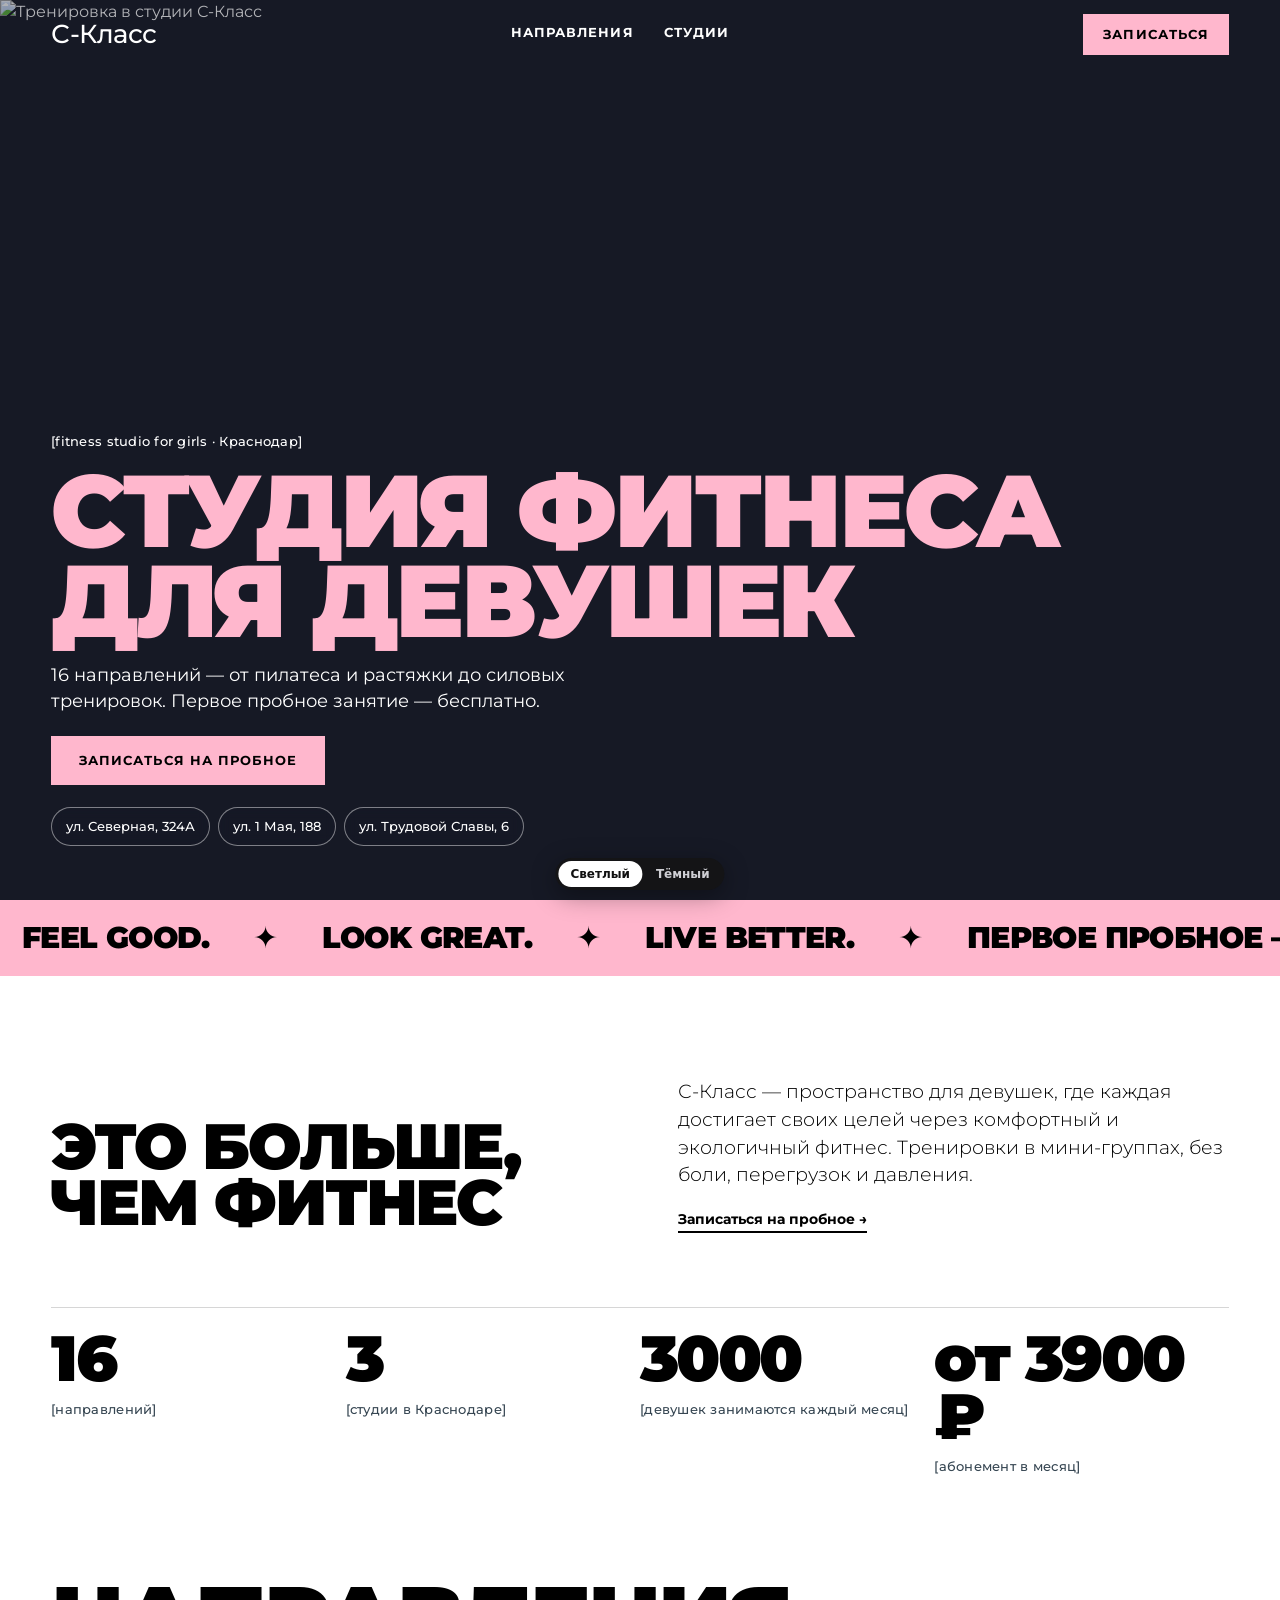
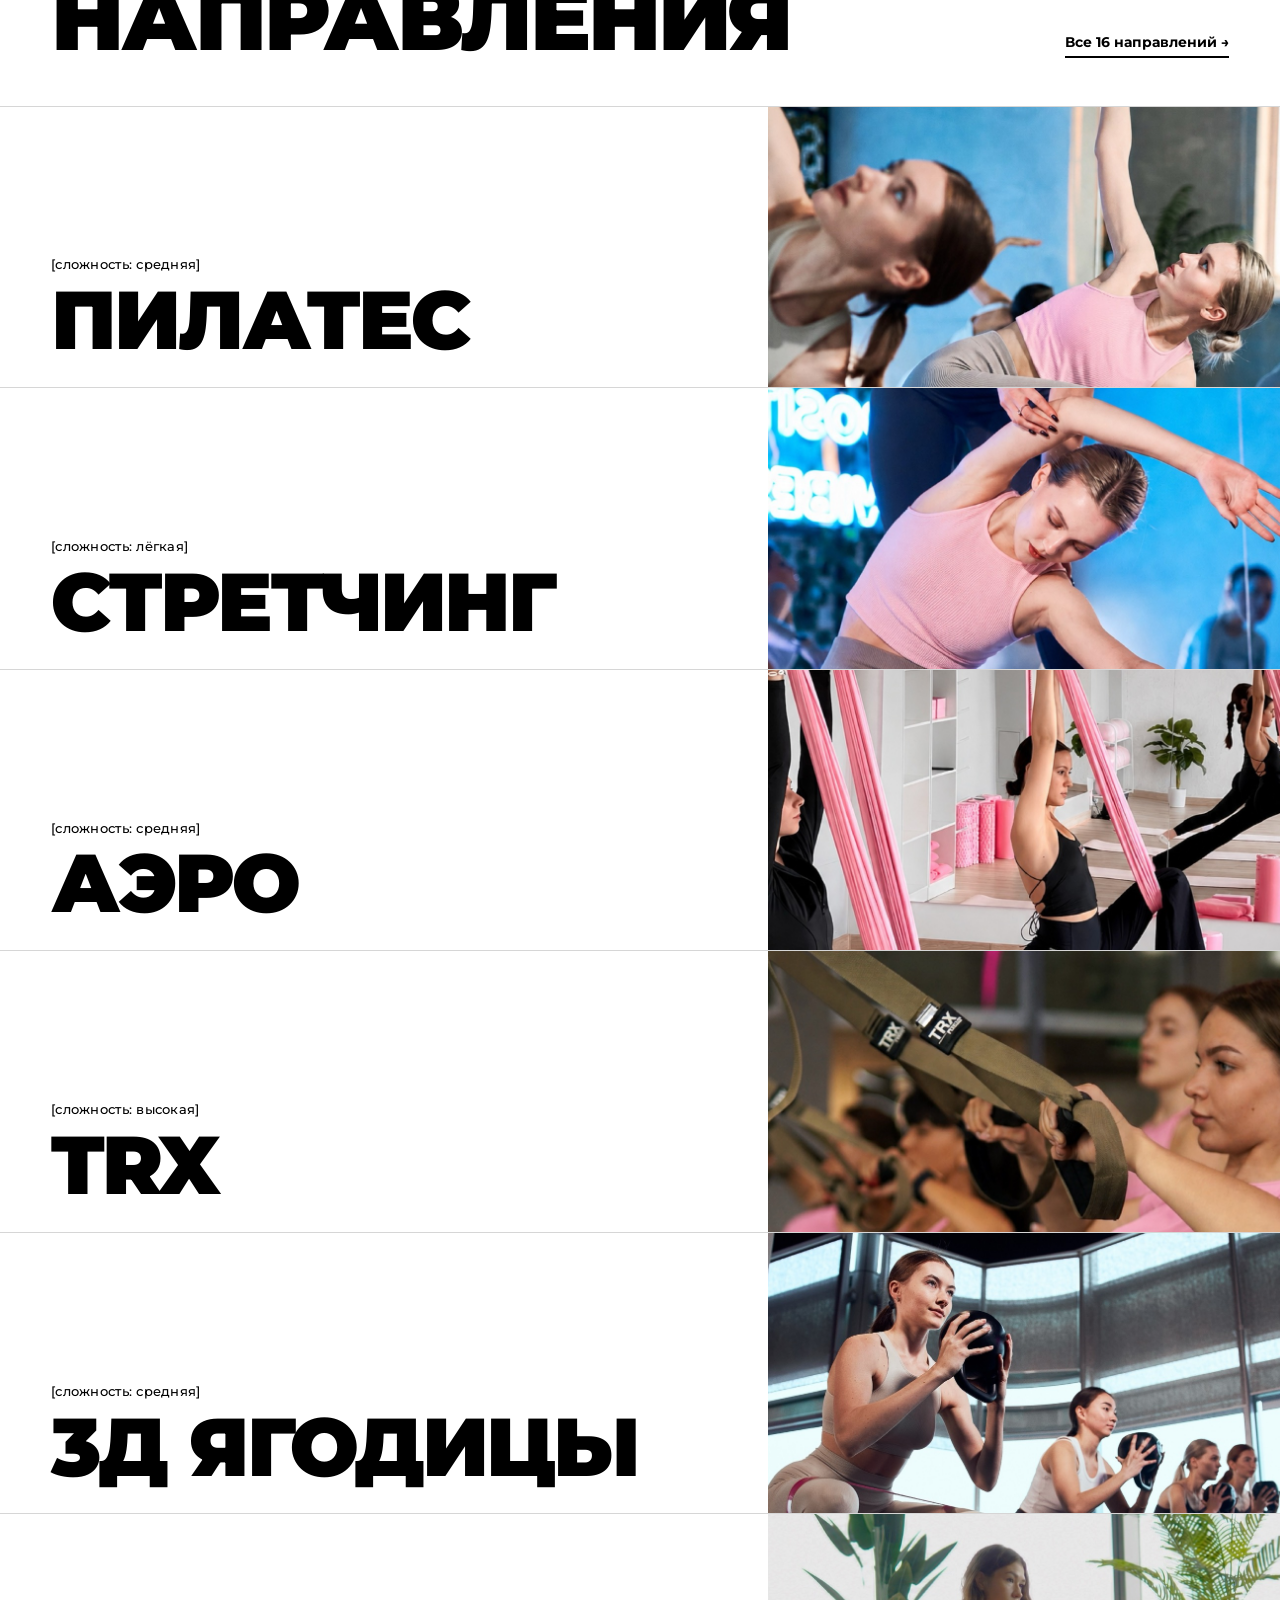
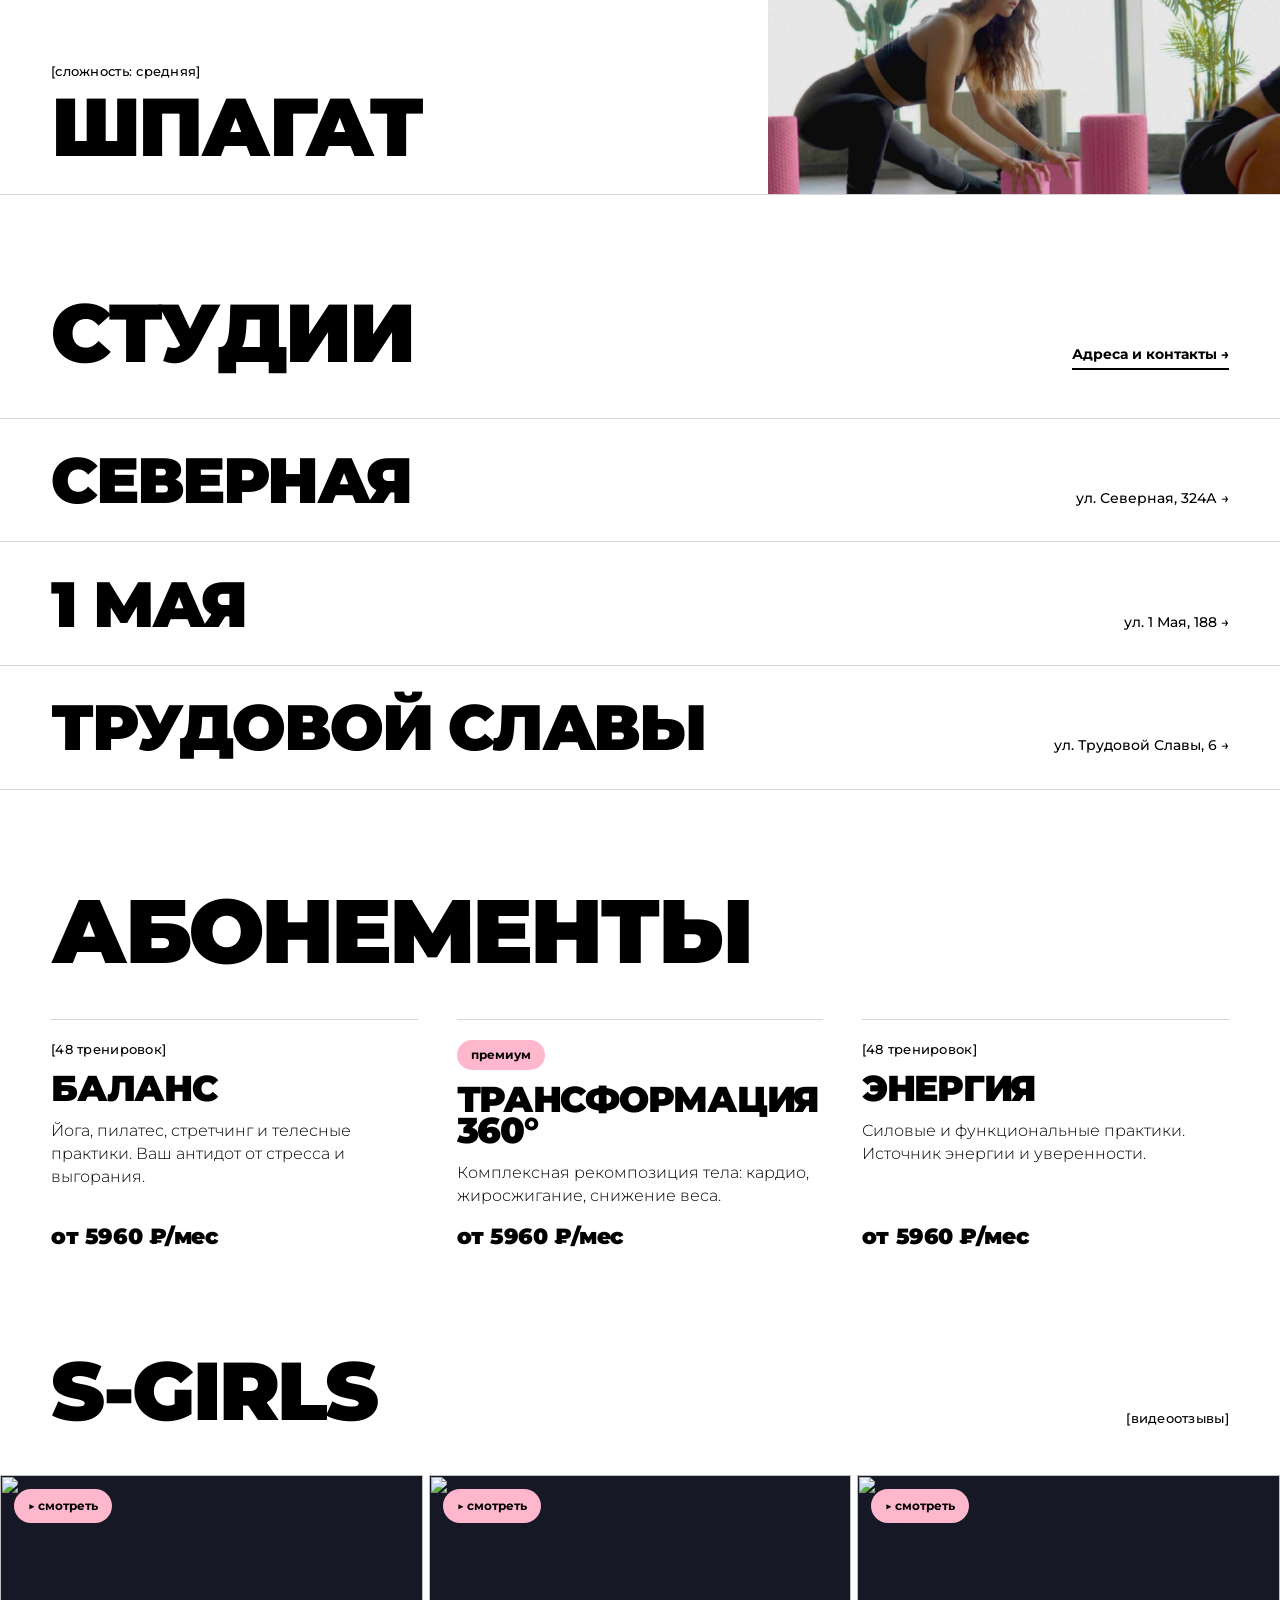
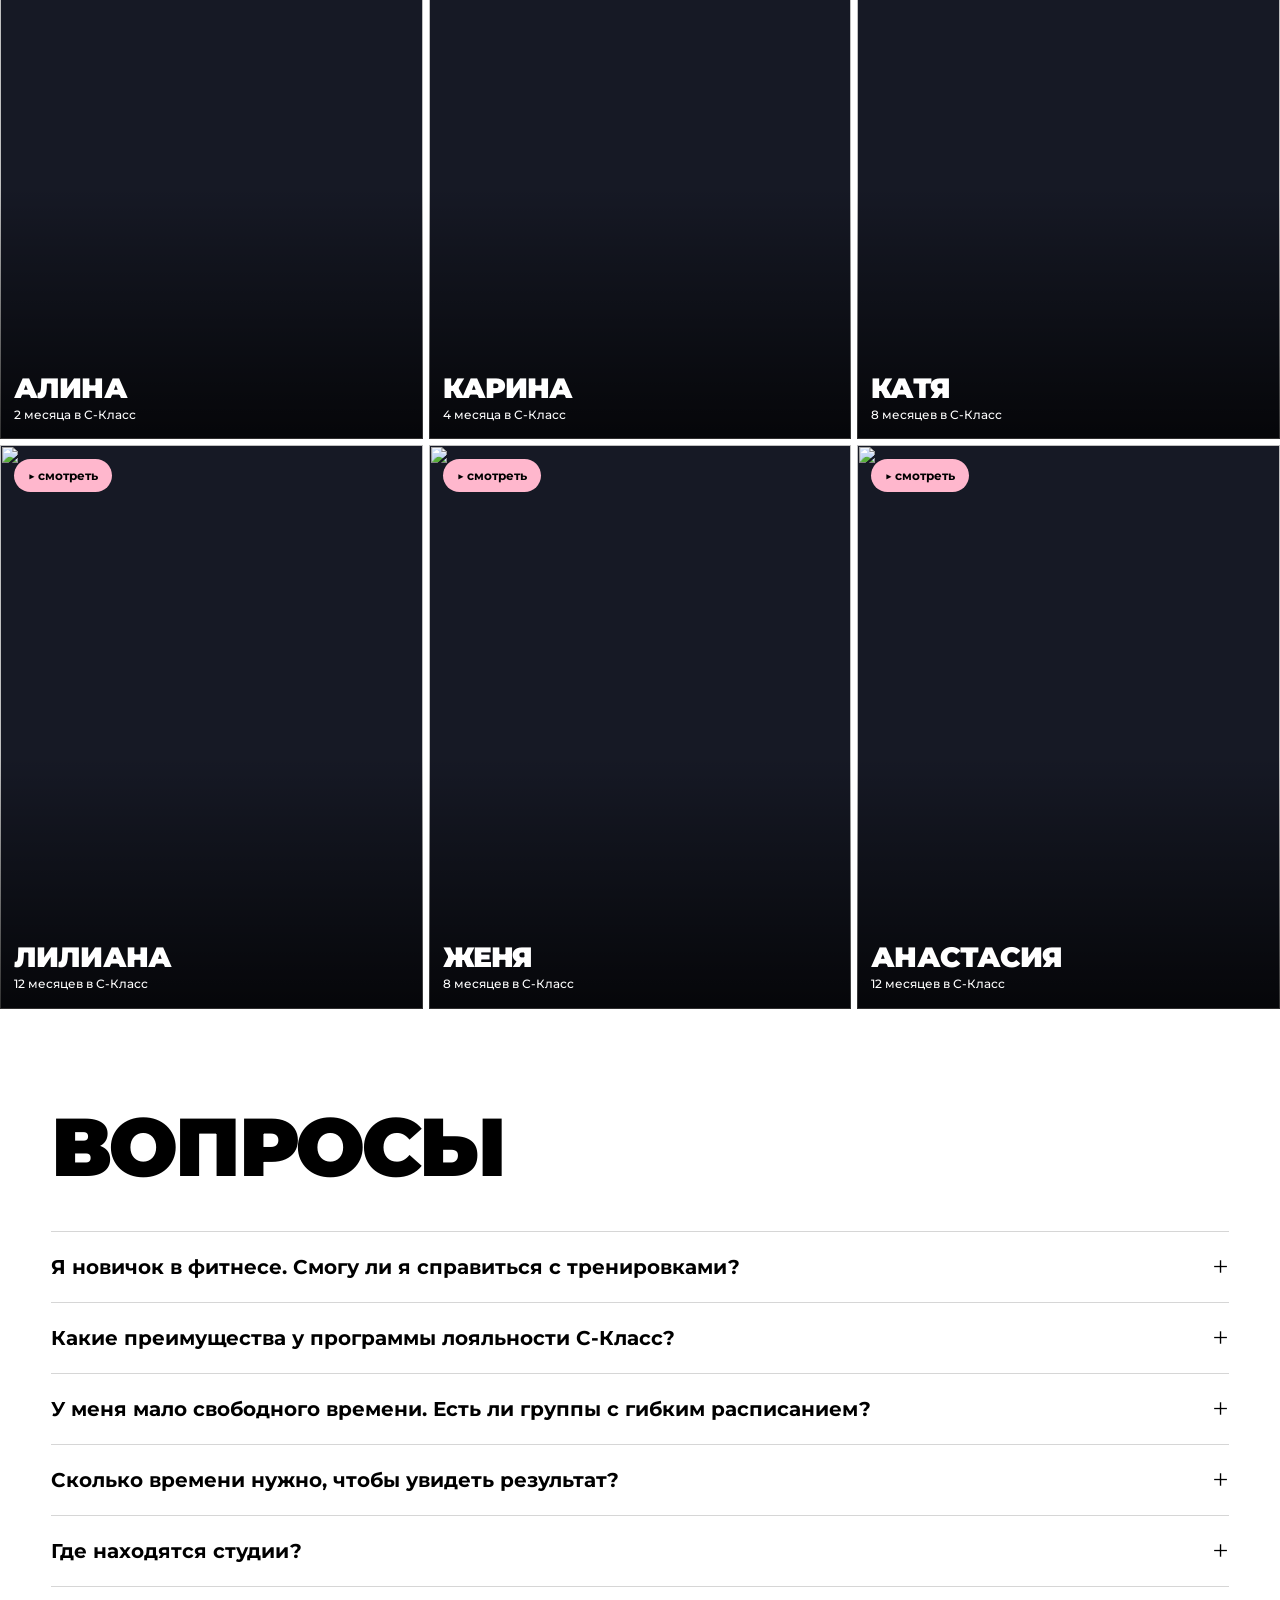
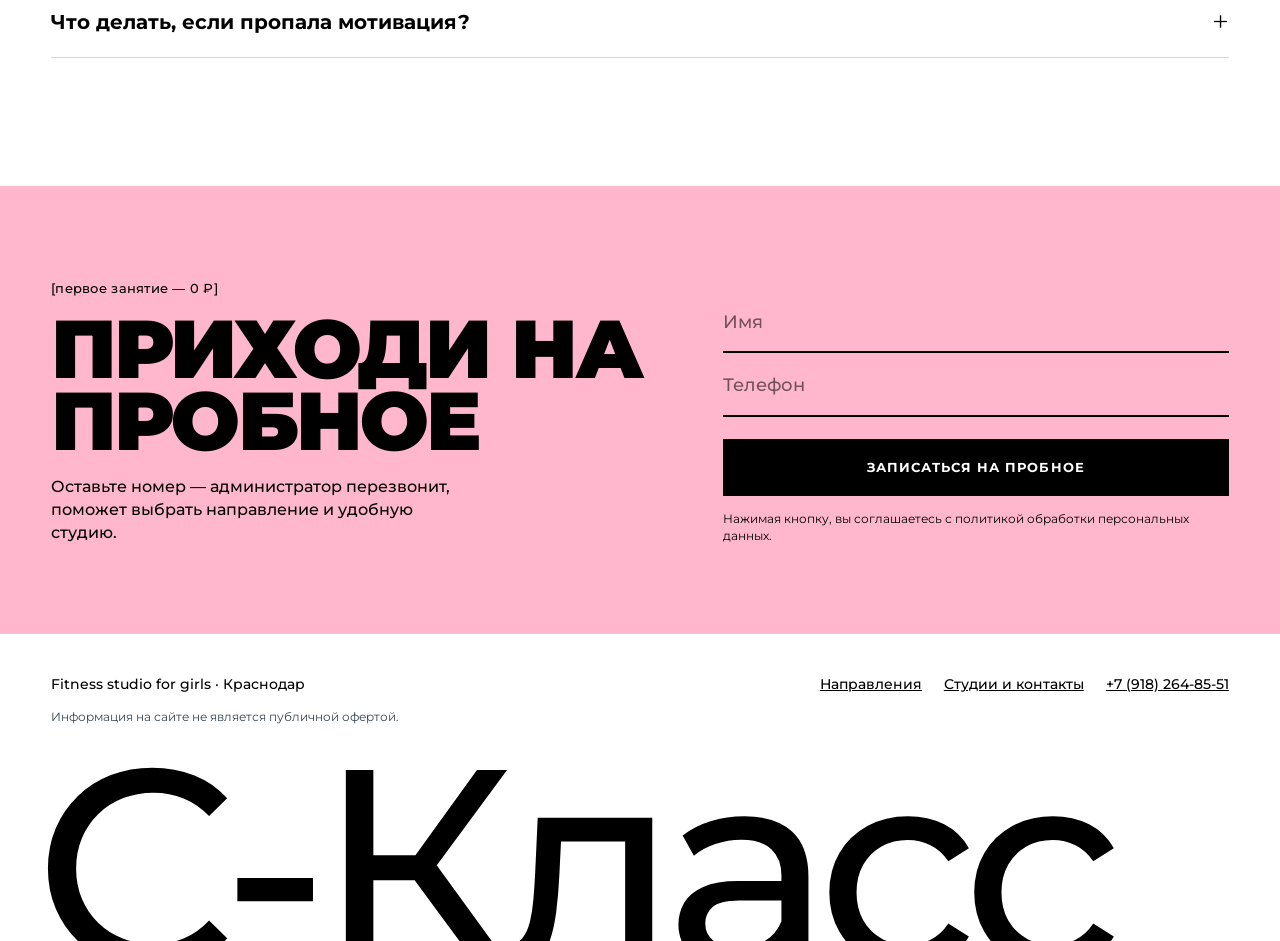
==== commit 70be4cdb: "Use the Russian brand spelling С-Класс everywhere on the site Co-Authored-By: Claude Opus 5.5 <norep" ====
--- a/index.html
+++ b/index.html
@@ -4,7 +4,7 @@
 <meta charset="utf-8">
 <meta name="robots" content="noindex, nofollow">
 <meta name="viewport" content="width=device-width, initial-scale=1">
-<title>S-Class — фитнес-студия для девушек в Краснодаре</title>
+<title>С-Класс — фитнес-студия для девушек в Краснодаре</title>
 <meta name="description" content="Фитнес-студия для девушек в Краснодаре: 16 направлений, три студии, первое пробное занятие бесплатно.">
 <link rel="preconnect" href="https://fonts.googleapis.com">
 <link rel="preconnect" href="https://fonts.gstatic.com" crossorigin>
@@ -22,7 +22,7 @@
   <div class="intro reveal">
     <h2 class="big">Это больше, чем фитнес</h2>
     <div>
-      <p>S-Class — пространство для девушек, где каждая достигает своих целей через комфортный и экологичный фитнес. Тренировки в мини-группах, без боли, перегрузок и давления.</p>
+      <p>С-Класс — пространство для девушек, где каждая достигает своих целей через комфортный и экологичный фитнес. Тренировки в мини-группах, без боли, перегрузок и давления.</p>
       <a class="arrow" href="#cta">Записаться на пробное →</a>
     </div>
   </div>
@@ -65,7 +65,7 @@
   const level = (d) => `сложность: ${S.levels[d.level]}`;
 
   document.getElementById('hero').innerHTML = `
-    <img src="${S.hero}" alt="Тренировка в студии S-Class">
+    <img src="${S.hero}" alt="Тренировка в студии С-Класс">
     <div class="txt pad">
       <span class="tag">fitness studio for girls · Краснодар</span>
       <h1 class="big" style="margin-top:14px">Студия фитнеса для девушек</h1>
@@ -79,7 +79,7 @@
 
   document.getElementById('facts').innerHTML = S.facts.map((f) => `<div class="fact"><b>${f.n}</b><span class="tag">${f.t}</span></div>`).join('');
   document.getElementById('dirs').innerHTML = S.featured.map(bySlug).map((d) => `
-    <a class="dir reveal" href="directions.html#${d.slug}"><img src="${d.img}" alt="${d.name} в студии S-Class" loading="lazy">
+    <a class="dir reveal" href="directions.html#${d.slug}"><img src="${d.img}" alt="${d.name} в студии С-Класс" loading="lazy">
       <div class="txt"><span class="tag">${level(d)}</span><h3 class="big">${short(d)}</h3></div></a>`).join('');
   document.getElementById('studioList').innerHTML = S.studios.map((s) => `<a class="studio reveal" href="studios.html"><h3 class="big">${s.name}</h3><span>${s.addr} →</span></a>`).join('');
   document.getElementById('progs').innerHTML = S.programs.map((p) => `<div class="prog">${p.top ? '<span class="pill">премиум</span>' : '<span class="tag">48 тренировок</span>'}<h3 class="big">${p.name}</h3><p>${p.text}</p><div class="price">${p.price}</div></div>`).join('');
